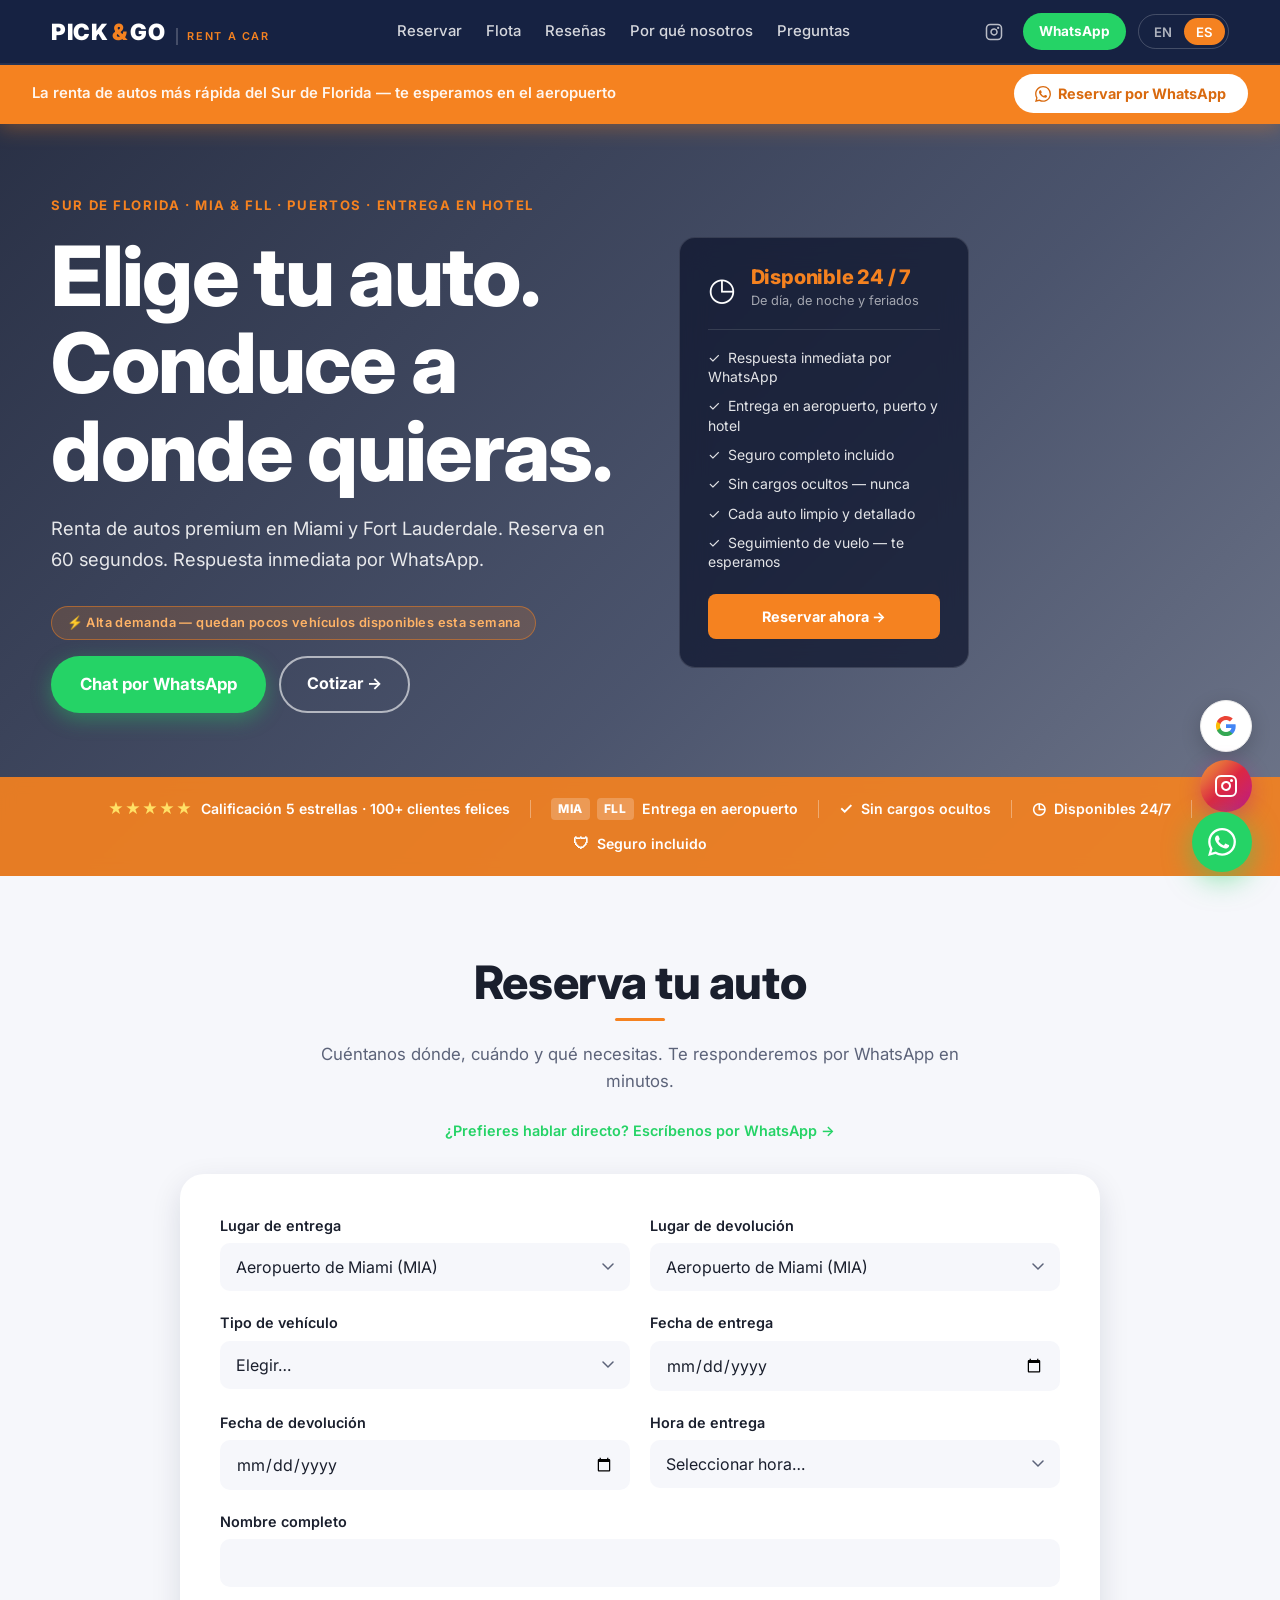
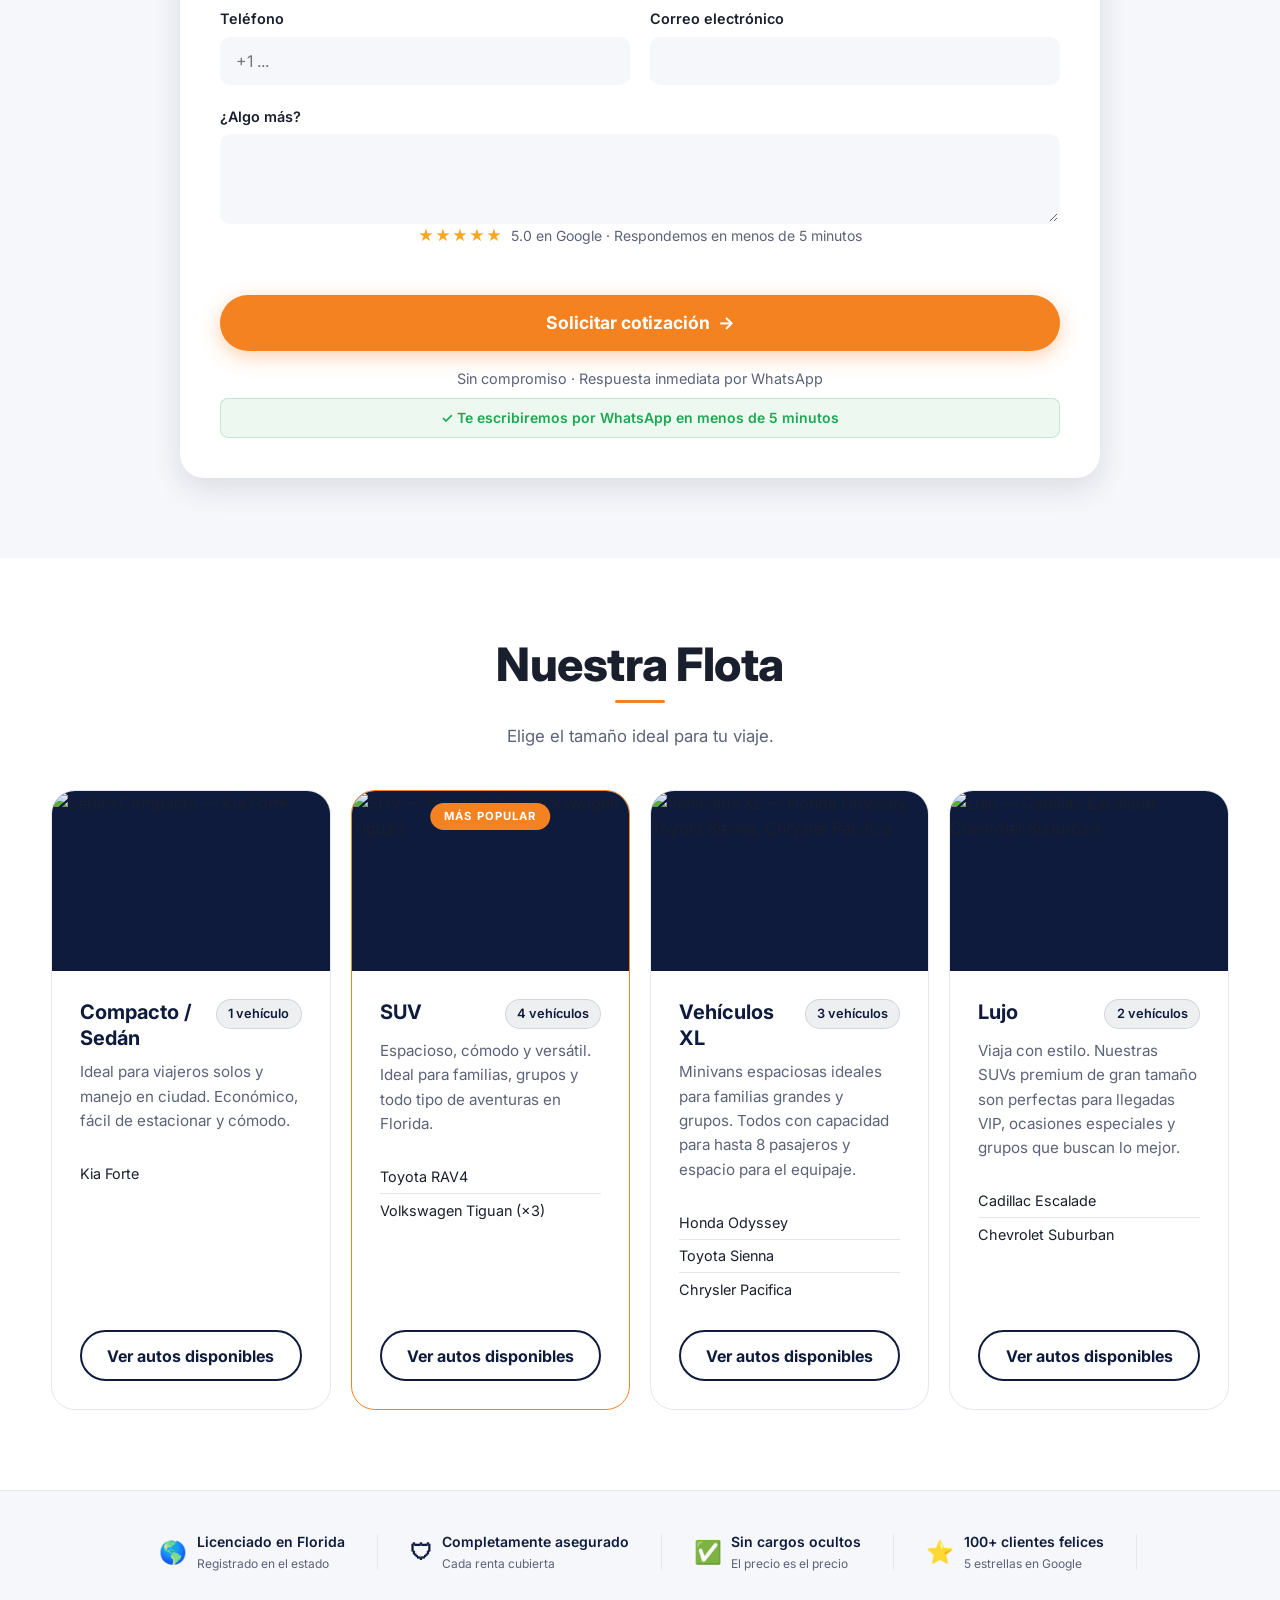
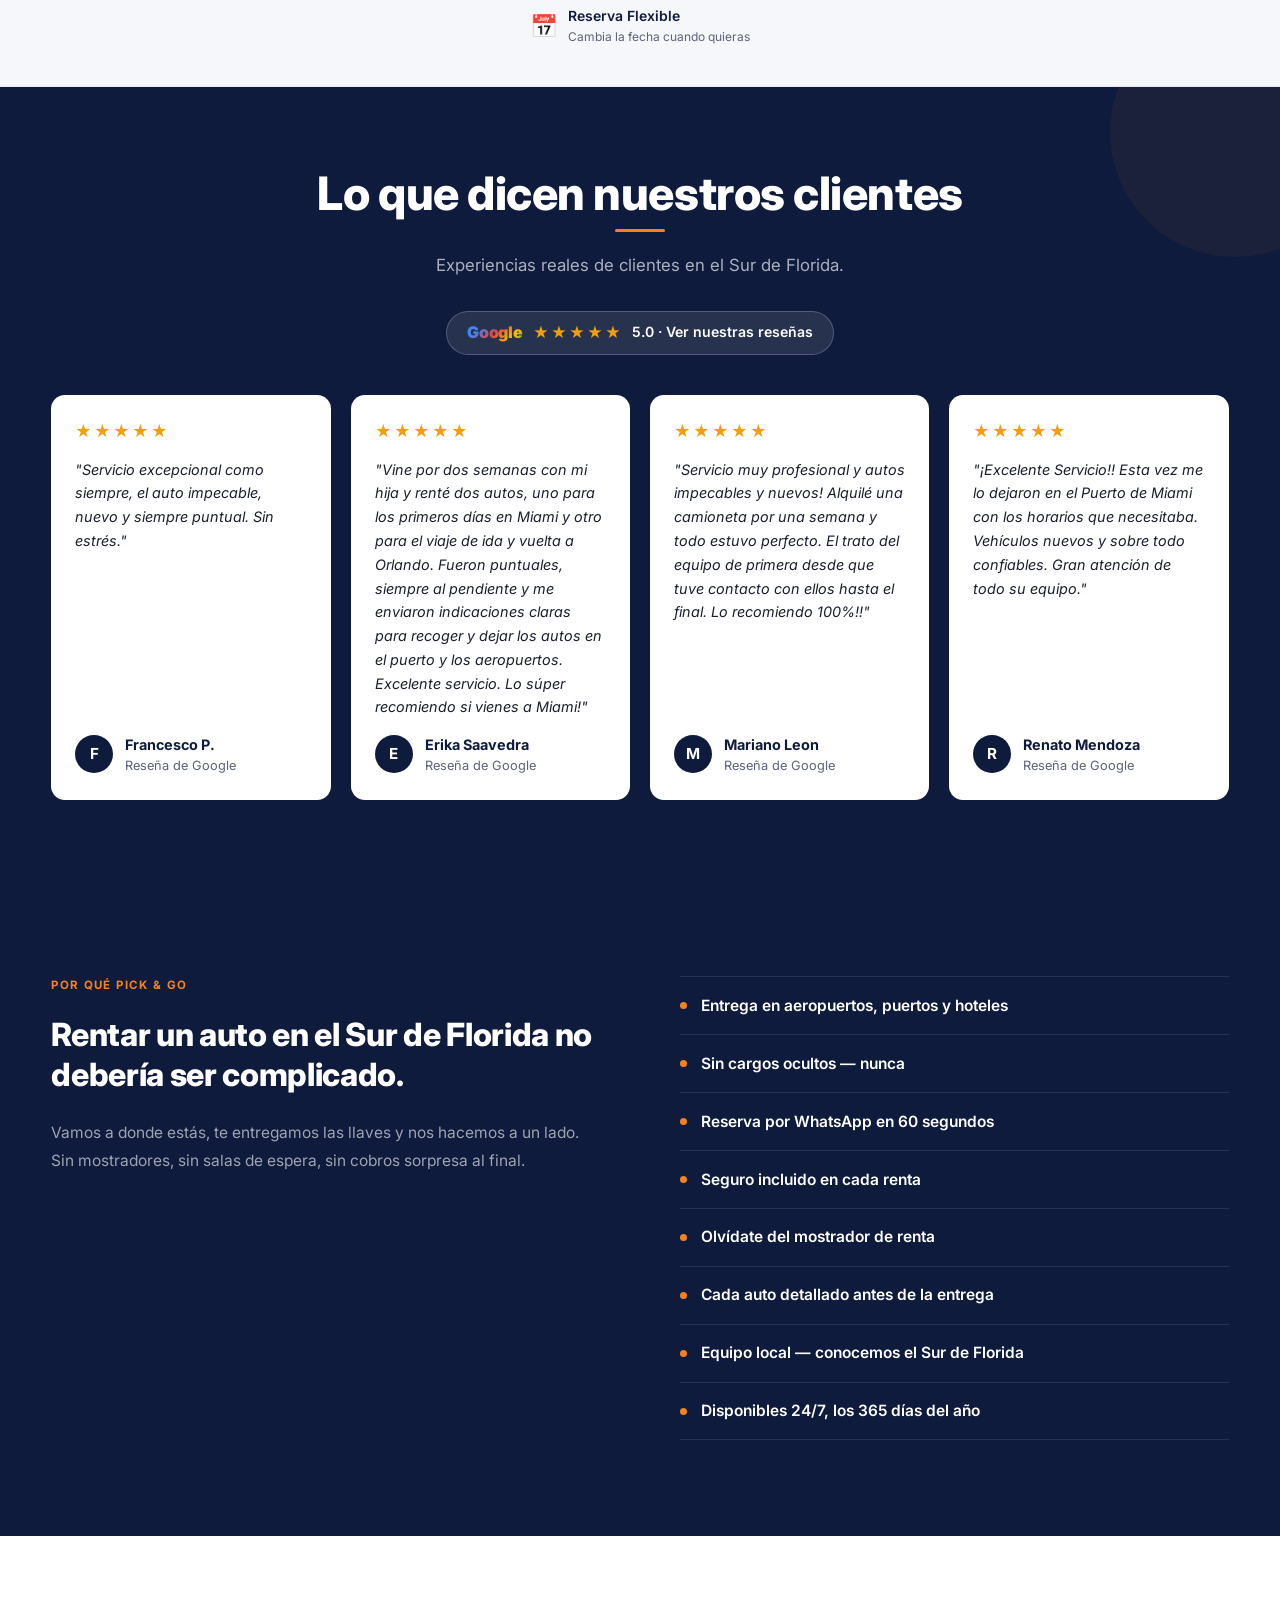
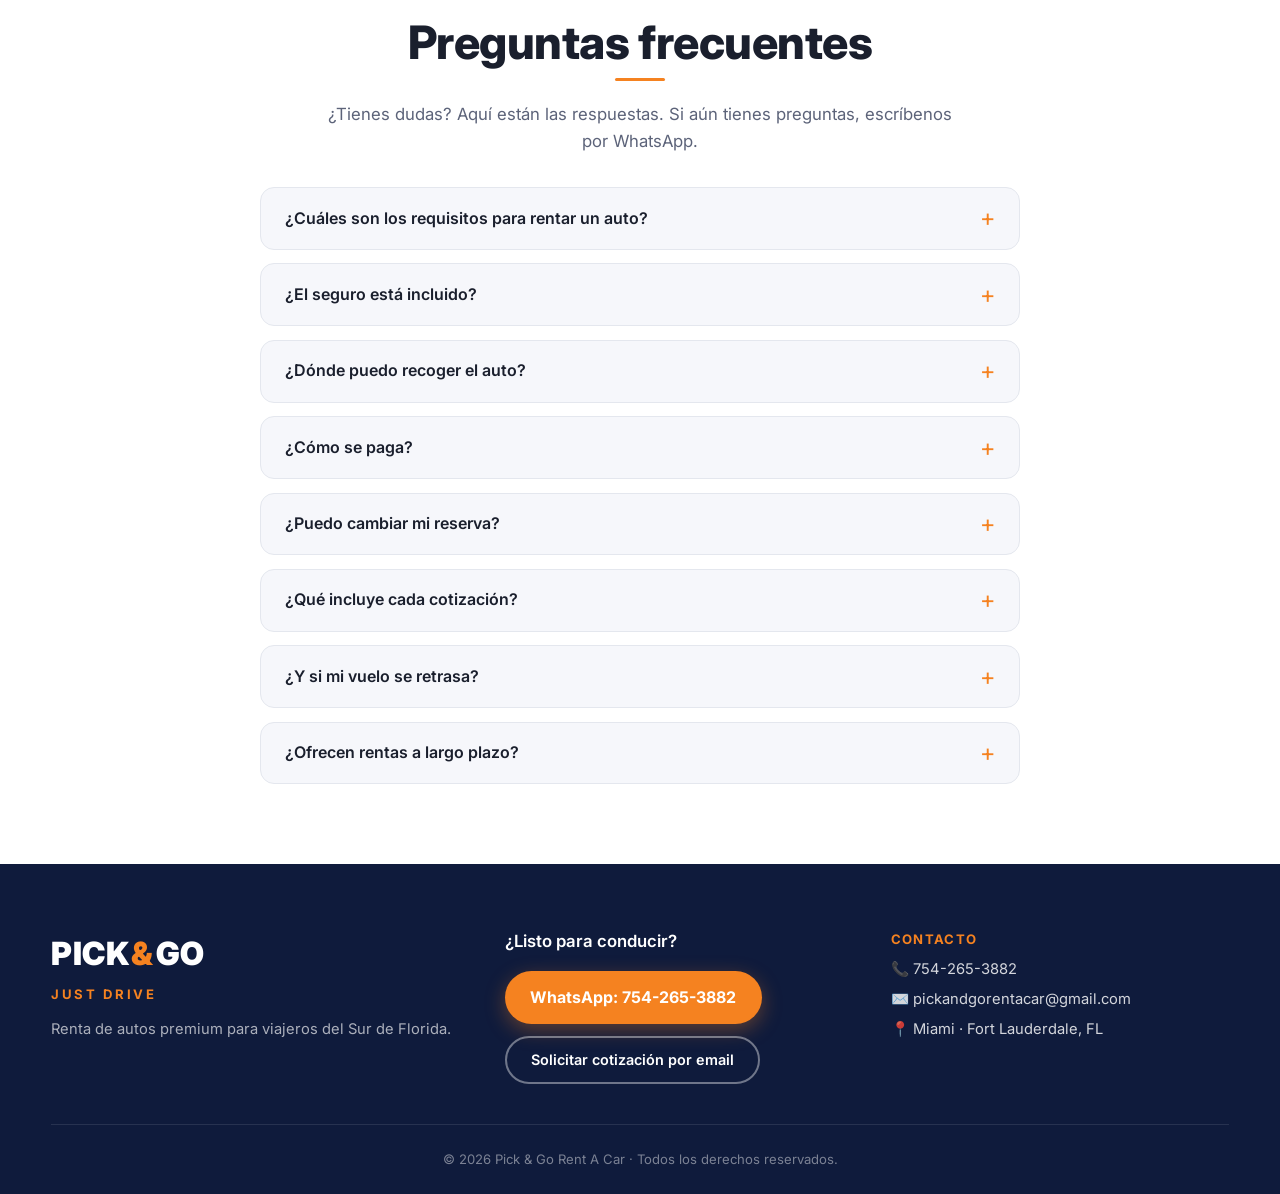
==== es/index.html @ a3836d47 "Add static Spanish page at /es/ for Google crawlability - es/index.html: full static Spanish page, a" ====
<!DOCTYPE html>
<html lang="es">
<head>
  <meta charset="UTF-8" />
  <meta name="viewport" content="width=device-width, initial-scale=1.0" />
  <title>Pick &amp; Go | Alquiler de Autos Miami — Renta en MIA, FLL y Puertos · Sur de Florida</title>
  <meta name="description" content="Alquiler de autos en Miami y Fort Lauderdale. Entrega en aeropuerto MIA, FLL, puertos y hoteles. Disponibles 24/7. Sin filas, sin cargos ocultos. Reserva por WhatsApp en 60 segundos." />

  <!-- Open Graph / Meta Ads -->
  <meta property="og:type" content="website" />
  <meta property="og:site_name" content="Pick &amp; Go Rent A Car" />
  <meta property="og:title" content="Pick &amp; Go Rent A Car — La mejor renta del Sur de Florida" />
  <meta property="og:description" content="Renta de autos premium en Miami y Fort Lauderdale. Te esperamos en el aeropuerto. Sin cargos ocultos. Reserva por WhatsApp en 60 segundos." />
  <meta property="og:image" content="https://images.unsplash.com/photo-1617170708704-3189ba27e822?w=1200&q=80&auto=format&fit=crop" />
  <meta property="og:url" content="https://www.pickandgorentals.com/es/" />
  <meta name="twitter:card" content="summary_large_image" />

  <!-- Hreflang alternates -->
  <link rel="alternate" hreflang="en" href="https://www.pickandgorentals.com/" />
  <link rel="alternate" hreflang="es" href="https://www.pickandgorentals.com/es/" />
  <link rel="alternate" hreflang="x-default" href="https://www.pickandgorentals.com/" />

  <link rel="canonical" href="https://www.pickandgorentals.com/es/" />
  <meta name="google-site-verification" content="sjt4psduFDOPT5f1O_OFgKk6bYY7XU_EoglrVCyi290" />
  <link rel="preconnect" href="https://fonts.googleapis.com">
  <link rel="preconnect" href="https://fonts.gstatic.com" crossorigin>
  <link href="https://fonts.googleapis.com/css2?family=Inter:wght@400;500;600;700;800;900&display=swap" rel="stylesheet">
  <link rel="stylesheet" href="../styles.css" />

  <script type="application/ld+json">
  {
    "@context": "https://schema.org",
    "@graph": [
      {
        "@type": ["LocalBusiness", "CarRental"],
        "@id": "https://www.pickandgorentals.com/es/#business",
        "name": "Pick & Go Rent A Car",
        "url": "https://www.pickandgorentals.com/es/",
        "telephone": "+17542653882",
        "email": "pickandgorentacar@gmail.com",
        "description": "Alquiler de autos en el Sur de Florida disponible 24/7. Entrega en aeropuerto Miami (MIA) y Fort Lauderdale (FLL), Puerto de Miami, Puerto de Fort Lauderdale y hoteles. Sin cargos ocultos. Seguro completo incluido. Seguimiento de vuelo. Reserva por WhatsApp en 60 segundos.",
        "priceRange": "$$",
        "currenciesAccepted": "USD",
        "paymentAccepted": "Credit Card",
        "openingHours": "Mo-Su 00:00-23:59",
        "areaServed": [
          {"@type": "City", "name": "Miami", "addressRegion": "FL"},
          {"@type": "City", "name": "Fort Lauderdale", "addressRegion": "FL"},
          {"@type": "City", "name": "Weston", "addressRegion": "FL"},
          {"@type": "State", "name": "South Florida"}
        ],
        "address": {
          "@type": "PostalAddress",
          "addressLocality": "Weston",
          "addressRegion": "FL",
          "addressCountry": "US"
        },
        "sameAs": ["https://www.instagram.com/pickandgo_rentacar"],
        "aggregateRating": {
          "@type": "AggregateRating",
          "ratingValue": "5.0",
          "reviewCount": "4",
          "bestRating": "5",
          "worstRating": "1"
        },
        "hasOfferCatalog": {
          "@type": "OfferCatalog",
          "name": "Vehículos en renta",
          "itemListElement": [
            {
              "@type": "Offer",
              "name": "Sedán — Kia Forte",
              "description": "Sedán compacto, 5 pasajeros. Perfecto para viajeros solos o parejas visitando Miami."
            },
            {
              "@type": "Offer",
              "name": "SUV — Toyota RAV4 / Volkswagen Tiguan",
              "description": "SUV mediana, 5 pasajeros. Ideal para familias y grupos explorando el Sur de Florida."
            },
            {
              "@type": "Offer",
              "name": "Minivan XL — Honda Odyssey / Toyota Sienna / Chrysler Pacifica",
              "description": "Minivan de tamaño completo, 7-8 pasajeros. Ideal para familias grandes y grupos que llegan a MIA o FLL."
            },
            {
              "@type": "Offer",
              "name": "SUV de Lujo — Cadillac Escalade / Chevrolet Suburban",
              "description": "SUV premium de gran tamaño, 7-8 pasajeros. Viaja con estilo en Miami con todas las comodidades."
            }
          ]
        }
      },
      {
        "@type": "FAQPage",
        "@id": "https://www.pickandgorentals.com/es/#faq",
        "mainEntity": [
          {
            "@type": "Question",
            "name": "¿Cuáles son los requisitos para rentar un auto?",
            "acceptedAnswer": {
              "@type": "Answer",
              "text": "El conductor debe tener 21 años o más, una licencia de conducir vigente (cualquier país, alfabeto latino) y una tarjeta de crédito a su nombre. Podemos pedir un depósito reembolsable al momento de la entrega."
            }
          },
          {
            "@type": "Question",
            "name": "¿El seguro está incluido?",
            "acceptedAnswer": {
              "@type": "Answer",
              "text": "Sí, cada renta incluye seguro completo de colisión y responsabilidad civil. Sin extras necesarios."
            }
          },
          {
            "@type": "Question",
            "name": "¿Dónde puedo recoger el auto?",
            "acceptedAnswer": {
              "@type": "Answer",
              "text": "Aeropuerto de Miami (MIA), Aeropuerto de Fort Lauderdale (FLL), Puerto de Miami, Puerto de Fort Lauderdale o tu hotel/residencia. Te recibimos en llegadas — sin shuttle, sin caminar, sin esperar."
            }
          },
          {
            "@type": "Question",
            "name": "¿Cómo se paga?",
            "acceptedAnswer": {
              "@type": "Answer",
              "text": "Aceptamos todas las tarjetas de crédito principales. La tarjeta debe estar a nombre del conductor principal. Se retiene un depósito reembolsable al momento de la entrega y se libera al devolver el auto."
            }
          },
          {
            "@type": "Question",
            "name": "¿Puedo cambiar mi reserva?",
            "acceptedAnswer": {
              "@type": "Answer",
              "text": "Sí — puedes cambiar tu reserva a otra fecha en cualquier momento. El monto pagado queda como crédito para tu nueva fecha. Ten en cuenta que las reservas no son reembolsables. Solo avísanos con al menos 2 días de anticipación antes de tu fecha original de entrega."
            }
          },
          {
            "@type": "Question",
            "name": "¿Qué incluye cada cotización?",
            "acceptedAnswer": {
              "@type": "Answer",
              "text": "Todo — sin sorpresas. Cada cotización incluye: seguro completo de colisión y responsabilidad civil; millaje ilimitado dentro de Florida; todos los peajes cubiertos (sin necesidad de SunPass); un conductor adicional registrado sin costo extra; y los cargos de entrega en aeropuerto, puerto y hotel. El precio de tu cotización es exactamente lo que pagas. Sin excepciones."
            }
          },
          {
            "@type": "Question",
            "name": "¿Y si mi vuelo se retrasa?",
            "acceptedAnswer": {
              "@type": "Answer",
              "text": "Hacemos seguimiento de tu vuelo. Llegues temprano o tarde, ahí estaremos. Sin cargos extra por retrasos."
            }
          },
          {
            "@type": "Question",
            "name": "¿Ofrecen rentas a largo plazo?",
            "acceptedAnswer": {
              "@type": "Answer",
              "text": "Sí — tenemos tarifas semanales y mensuales con descuento. Menciona tus fechas en el formulario y te enviaremos una cotización personalizada."
            }
          }
        ]
      }
    ]
  }
  </script>

  <!-- Set language before script.js loads so modal/form initialize in Spanish -->
  <script>try { localStorage.setItem('pg-lang', 'es'); } catch(e) {}</script>
</head>
<body>

  <!-- ============ HEADER ============ -->
  <header class="site-header" id="site-header">
    <div class="container header-inner">
      <a href="#top" class="brand">
        <span class="brand-pick">PICK</span><span class="brand-amp">&amp;</span><span class="brand-go">GO</span>
        <span class="brand-tag">RENT A CAR</span>
      </a>
      <nav class="header-nav" aria-label="Principal">
        <a href="#reserve" data-i18n="nav.reserve">Reservar</a>
        <a href="#fleet" data-i18n="nav.fleet">Flota</a>
        <a href="#reviews" data-i18n="nav.reviews">Reseñas</a>
        <a href="#why" data-i18n="nav.why">Por qué nosotros</a>
        <a href="#faq" data-i18n="nav.faq">Preguntas</a>
      </nav>
      <div class="header-right">
        <a class="btn-ig-header"
           href="https://instagram.com/pickandgo_rentacar"
           target="_blank" rel="noopener" aria-label="Instagram @pickandgo_rentacar">
          <svg width="18" height="18" viewBox="0 0 24 24" fill="none" stroke="currentColor" stroke-width="2" stroke-linecap="round" stroke-linejoin="round" aria-hidden="true"><rect x="2" y="2" width="20" height="20" rx="5" ry="5"/><path d="M16 11.37A4 4 0 1 1 12.63 8 4 4 0 0 1 16 11.37z"/><line x1="17.5" y1="6.5" x2="17.51" y2="6.5" stroke-width="3"/></svg>
        </a>
        <a class="btn btn-wa-header"
           href="https://wa.me/17542653882?text=Hola%20Pick%20%26%20Go%20%E2%80%94%20quisiera%20rentar%20un%20auto."
           target="_blank" rel="noopener" data-i18n="nav.whatsapp">
          WhatsApp
        </a>
        <div class="lang-switch" role="group" aria-label="Idioma">
          <button type="button" class="lang-btn" data-lang="en" id="btn-lang-en">EN</button>
          <button type="button" class="lang-btn is-active" data-lang="es">ES</button>
        </div>
        <button class="nav-toggle" id="nav-toggle" aria-label="Abrir menú" aria-expanded="false" aria-controls="mobile-nav">
          <span class="hamburger-bar"></span>
          <span class="hamburger-bar"></span>
          <span class="hamburger-bar"></span>
        </button>
      </div>
    </div>
  </header>

  <!-- ============ STICKY DESKTOP BOOK BAR ============ -->
  <div class="sticky-book-bar" id="stickyBookBar">
    <span class="sticky-tagline">La renta de autos más rápida del Sur de Florida — te esperamos en el aeropuerto</span>
    <a href="https://wa.me/17542653882?text=Hola%20Pick%20%26%20Go%20%E2%80%94%20quisiera%20rentar%20un%20auto."
       class="btn-sticky-wa" target="_blank" rel="noopener">
      <svg width="16" height="16" viewBox="0 0 24 24" fill="currentColor"><path d="M17.472 14.382c-.297-.149-1.758-.867-2.03-.967-.273-.099-.471-.148-.67.15-.197.297-.767.966-.94 1.164-.173.199-.347.223-.644.075-.297-.15-1.255-.463-2.39-1.475-.883-.788-1.48-1.761-1.653-2.059-.173-.297-.018-.458.13-.606.134-.133.298-.347.446-.52.149-.174.198-.298.298-.497.099-.198.05-.371-.025-.52-.075-.149-.669-1.612-.916-2.207-.242-.579-.487-.5-.669-.51-.173-.008-.371-.01-.57-.01-.198 0-.52.074-.792.372-.272.297-1.04 1.016-1.04 2.479 0 1.462 1.065 2.875 1.213 3.074.149.198 2.096 3.2 5.077 4.487.709.306 1.262.489 1.694.625.712.227 1.36.195 1.871.118.571-.085 1.758-.719 2.006-1.413.248-.694.248-1.289.173-1.413-.074-.124-.272-.198-.57-.347m-5.421 7.403h-.004a9.87 9.87 0 01-5.031-1.378l-.361-.214-3.741.982.998-3.648-.235-.374a9.86 9.86 0 01-1.51-5.26c.001-5.45 4.436-9.884 9.888-9.884 2.64 0 5.122 1.03 6.988 2.898a9.825 9.825 0 012.893 6.994c-.003 5.45-4.437 9.884-9.885 9.884m8.413-18.297A11.815 11.815 0 0012.05 0C5.495 0 .16 5.335.157 11.892c0 2.096.547 4.142 1.588 5.945L.057 24l6.305-1.654a11.882 11.882 0 005.683 1.448h.005c6.554 0 11.89-5.335 11.893-11.893a11.821 11.821 0 00-3.48-8.413Z"/></svg>
      Reservar por WhatsApp
    </a>
  </div>

  <!-- ============ MOBILE NAV DRAWER ============ -->
  <div class="mobile-nav" id="mobile-nav" aria-hidden="true">
    <nav class="mobile-nav-links">
      <a href="#reserve" data-i18n="nav.reserve">Reservar</a>
      <a href="#fleet" data-i18n="nav.fleet">Flota</a>
      <a href="#reviews" data-i18n="nav.reviews">Reseñas</a>
      <a href="#why" data-i18n="nav.why">Por qué nosotros</a>
      <a href="#faq" data-i18n="nav.faq">Preguntas</a>
    </nav>
    <a class="btn btn-primary btn-wa-mobile"
       href="https://wa.me/17542653882?text=Hola%20Pick%20%26%20Go%20%E2%80%94%20quisiera%20rentar%20un%20auto."
       target="_blank" rel="noopener" data-i18n="mobile.ctaDrawer">
      Chat por WhatsApp: 754-265-3882
    </a>
  </div>

  <!-- ============ HERO ============ -->
  <section id="top" class="hero">
    <div class="hero-bg" aria-hidden="true"></div>
    <div class="hero-overlay" aria-hidden="true"></div>
    <div class="container hero-inner">
      <div class="hero-text">
        <span class="eyebrow" data-i18n="hero.eyebrow">Sur de Florida &middot; MIA &amp; FLL &middot; Puertos &middot; Entrega en hotel</span>
        <h1 data-i18n="hero.title">Elige tu auto.<br/>Conduce a donde quieras.</h1>
        <p data-i18n="hero.subtitle">Renta de autos premium en Miami y Fort Lauderdale. Reserva en 60 segundos. Respuesta inmediata por WhatsApp.</p>
        <div class="hero-urgency" data-i18n="hero.urgency">&#9889; Alta demanda — quedan pocos vehículos disponibles esta semana</div>
        <div class="hero-cta-group">
          <a href="https://wa.me/17542653882?text=Hola%20Pick%20%26%20Go%20%E2%80%94%20quisiera%20rentar%20un%20auto."
             class="btn btn-wa-hero" target="_blank" rel="noopener" data-i18n="hero.ctaWa">
            <svg class="wa-icon" width="20" height="20" viewBox="0 0 24 24" fill="currentColor"><path d="M17.472 14.382c-.297-.149-1.758-.867-2.03-.967-.273-.099-.471-.148-.67.15-.197.297-.767.966-.94 1.164-.173.199-.347.223-.644.075-.297-.15-1.255-.463-2.39-1.475-.883-.788-1.48-1.761-1.653-2.059-.173-.297-.018-.458.13-.606.134-.133.298-.347.446-.52.149-.174.198-.298.298-.497.099-.198.05-.371-.025-.52-.075-.149-.669-1.612-.916-2.207-.242-.579-.487-.5-.669-.51-.173-.008-.371-.01-.57-.01-.198 0-.52.074-.792.372-.272.297-1.04 1.016-1.04 2.479 0 1.462 1.065 2.875 1.213 3.074.149.198 2.096 3.2 5.077 4.487.709.306 1.262.489 1.694.625.712.227 1.36.195 1.871.118.571-.085 1.758-.719 2.006-1.413.248-.694.248-1.289.173-1.413-.074-.124-.272-.198-.57-.347m-5.421 7.403h-.004a9.87 9.87 0 01-5.031-1.378l-.361-.214-3.741.982.998-3.648-.235-.374a9.86 9.86 0 01-1.51-5.26c.001-5.45 4.436-9.884 9.888-9.884 2.64 0 5.122 1.03 6.988 2.898a9.825 9.825 0 012.893 6.994c-.003 5.45-4.437 9.884-9.885 9.884m8.413-18.297A11.815 11.815 0 0012.05 0C5.495 0 .16 5.335.157 11.892c0 2.096.547 4.142 1.588 5.945L.057 24l6.305-1.654a11.882 11.882 0 005.683 1.448h.005c6.554 0 11.89-5.335 11.893-11.893a11.821 11.821 0 00-3.48-8.413Z"/></svg>
            Chat por WhatsApp
          </a>
          <a href="#reserve" class="btn btn-outline-white" data-i18n="hero.ctaForm">Cotizar &rarr;</a>
        </div>
      </div>

      <div class="hero-features" aria-hidden="true">
        <div class="hf-top">
          <span class="hf-clock">&#9719;</span>
          <div>
            <div class="hf-available">Disponible 24 / 7</div>
            <div class="hf-sub">De día, de noche y feriados</div>
          </div>
        </div>
        <div class="hf-divider"></div>
        <ul class="hf-list">
          <li>&#10003;&nbsp; Respuesta inmediata por WhatsApp</li>
          <li>&#10003;&nbsp; Entrega en aeropuerto, puerto y hotel</li>
          <li>&#10003;&nbsp; Seguro completo incluido</li>
          <li>&#10003;&nbsp; Sin cargos ocultos — nunca</li>
          <li>&#10003;&nbsp; Cada auto limpio y detallado</li>
          <li>&#10003;&nbsp; Seguimiento de vuelo — te esperamos</li>
        </ul>
        <a href="https://wa.me/17542653882?text=Hola%20Pick%20%26%20Go%20%E2%80%94%20quisiera%20rentar%20un%20auto."
           class="hf-cta" target="_blank" rel="noopener">
          Reservar ahora &rarr;
        </a>
      </div>
    </div>

    <!-- Trust bar -->
    <div class="trust-bar">
      <div class="container trust-inner">
        <div class="trust-item">
          <span class="trust-stars" aria-hidden="true">&#9733;&#9733;&#9733;&#9733;&#9733;</span>
          <span data-i18n="trust.rating">Calificación 5 estrellas &middot; <span data-count="100" class="count-up">100+</span> clientes felices</span>
        </div>
        <div class="trust-divider" aria-hidden="true"></div>
        <div class="trust-item">
          <span class="trust-airport">
            <span class="airport-badge">MIA</span>
            <span class="airport-badge">FLL</span>
          </span>
          <span>Entrega en aeropuerto</span>
        </div>
        <div class="trust-divider" aria-hidden="true"></div>
        <div class="trust-item">
          <span class="trust-check" aria-hidden="true">&#10003;</span>
          <span data-i18n="trust.fees">Sin cargos ocultos</span>
        </div>
        <div class="trust-divider" aria-hidden="true"></div>
        <div class="trust-item">
          <span class="trust-check" aria-hidden="true">&#9719;</span>
          <span data-i18n="trust.service">Disponibles 24/7</span>
        </div>
        <div class="trust-divider" aria-hidden="true"></div>
        <div class="trust-item">
          <span class="trust-check" aria-hidden="true">&#128737;</span>
          <span data-i18n="trust.insurance">Seguro incluido</span>
        </div>
      </div>
    </div>
  </section>

  <!-- ============ INQUIRY FORM ============ -->
  <section id="reserve" class="reserve">
    <div class="container">
      <h2 data-i18n="form.title">Reserva tu auto</h2>
      <p class="section-sub" data-i18n="form.subtitle">Cuéntanos dónde, cuándo y qué necesitas. Te responderemos por WhatsApp en minutos.</p>
      <p class="form-skip-wa">
        <a href="https://wa.me/17542653882?text=Hola%20Pick%20%26%20Go%20%E2%80%94%20quisiera%20rentar%20un%20auto." target="_blank" rel="noopener" data-i18n="form.skipWa">¿Prefieres hablar directo? Escríbenos por WhatsApp &rarr;</a>
      </p>

      <form
        class="reserve-form"
        name="pickandgo-inquiry-es"
        method="POST"
        data-netlify="true"
        netlify-honeypot="bot-field"
      >
        <input type="hidden" name="form-name" value="pickandgo-inquiry-es" />
        <p class="hp"><label>No llenes esto: <input name="bot-field" /></label></p>

        <div class="form-grid">
          <div class="form-field">
            <label for="pickup_location" data-i18n="form.pickupLoc">Lugar de entrega</label>
            <select id="pickup_location" name="pickup_location" required>
              <option value="Aeropuerto de Miami (MIA)" data-i18n="form.locMIA">Aeropuerto de Miami (MIA)</option>
              <option value="Aeropuerto de Fort Lauderdale (FLL)" data-i18n="form.locFLL">Aeropuerto de Fort Lauderdale (FLL)</option>
              <option value="Puerto de Miami" data-i18n="form.locPortMia">Puerto de Miami</option>
              <option value="Puerto de Fort Lauderdale" data-i18n="form.locPortFll">Puerto de Fort Lauderdale</option>
              <option value="Hotel / Residencia" data-i18n="form.locHotel">Hotel / Residencia</option>
            </select>
          </div>

          <div class="form-field">
            <label for="return_location" data-i18n="form.returnLoc">Lugar de devolución</label>
            <select id="return_location" name="return_location" required>
              <option value="Aeropuerto de Miami (MIA)" data-i18n="form.locMIA">Aeropuerto de Miami (MIA)</option>
              <option value="Aeropuerto de Fort Lauderdale (FLL)" data-i18n="form.locFLL">Aeropuerto de Fort Lauderdale (FLL)</option>
              <option value="Puerto de Miami" data-i18n="form.locPortMia">Puerto de Miami</option>
              <option value="Puerto de Fort Lauderdale" data-i18n="form.locPortFll">Puerto de Fort Lauderdale</option>
              <option value="Hotel / Residencia" data-i18n="form.locHotel">Hotel / Residencia</option>
            </select>
          </div>

          <div class="form-field">
            <label for="vehicle_type" data-i18n="form.vehicle">Tipo de vehículo</label>
            <select id="vehicle_type" name="vehicle_type" required>
              <option value="" data-i18n="form.choose">Elegir&hellip;</option>
              <option value="Compacto / Sedán" data-i18n="form.catSedan">Compacto / Sedán</option>
              <option value="SUV" data-i18n="form.catSUV">SUV</option>
              <option value="Vehículo XL" data-i18n="form.catMinivan">Vehículo XL (hasta 8 asientos)</option>
              <option value="Lujo" data-i18n="form.catLuxury">Lujo (Escalade / Suburban)</option>
              <option value="Sin preferencia" data-i18n="form.catAny">Sin preferencia — recoméndame uno</option>
            </select>
          </div>

          <div class="form-field">
            <label for="pickup_date" data-i18n="form.pickupDate">Fecha de entrega</label>
            <input type="date" id="pickup_date" name="pickup_date" required />
          </div>

          <div class="form-field">
            <label for="return_date" data-i18n="form.returnDate">Fecha de devolución</label>
            <input type="date" id="return_date" name="return_date" required />
          </div>

          <div class="form-field">
            <label for="pickup_time" data-i18n="form.pickupTime">Hora de entrega</label>
            <select id="pickup_time" name="pickup_time" required>
              <option value="" disabled selected>Seleccionar hora&hellip;</option>
              <option value="12:00 AM">12:00 AM (Medianoche)</option>
              <option value="1:00 AM">1:00 AM</option>
              <option value="2:00 AM">2:00 AM</option>
              <option value="3:00 AM">3:00 AM</option>
              <option value="4:00 AM">4:00 AM</option>
              <option value="5:00 AM">5:00 AM</option>
              <option value="6:00 AM">6:00 AM</option>
              <option value="7:00 AM">7:00 AM</option>
              <option value="8:00 AM">8:00 AM</option>
              <option value="9:00 AM">9:00 AM</option>
              <option value="10:00 AM">10:00 AM</option>
              <option value="11:00 AM">11:00 AM</option>
              <option value="12:00 PM">12:00 PM (Mediodía)</option>
              <option value="1:00 PM">1:00 PM</option>
              <option value="2:00 PM">2:00 PM</option>
              <option value="3:00 PM">3:00 PM</option>
              <option value="4:00 PM">4:00 PM</option>
              <option value="5:00 PM">5:00 PM</option>
              <option value="6:00 PM">6:00 PM</option>
              <option value="7:00 PM">7:00 PM</option>
              <option value="8:00 PM">8:00 PM</option>
              <option value="9:00 PM">9:00 PM</option>
              <option value="10:00 PM">10:00 PM</option>
              <option value="11:00 PM">11:00 PM</option>
            </select>
          </div>

          <div class="form-field form-field-full">
            <label for="full_name" data-i18n="form.name">Nombre completo</label>
            <input type="text" id="full_name" name="full_name" required autocomplete="name" />
          </div>

          <div class="form-field">
            <label for="phone" data-i18n="form.phone">Teléfono</label>
            <input type="tel" id="phone" name="phone" required autocomplete="tel" placeholder="+1 ..." />
          </div>

          <div class="form-field">
            <label for="email" data-i18n="form.email">Correo electrónico <span class="optional" data-i18n="form.optional">(opcional)</span></label>
            <input type="email" id="email" name="email" autocomplete="email" />
          </div>

          <div class="form-field form-field-full">
            <label for="notes" data-i18n="form.notes">¿Algo más? <span class="optional" data-i18n="form.optional">(opcional)</span></label>
            <textarea id="notes" name="notes" rows="3" placeholder=""></textarea>
          </div>
        </div>

        <div class="form-trust-row">
          <span class="form-stars">&#9733;&#9733;&#9733;&#9733;&#9733;</span>
          <span data-i18n="form.trustLine">5.0 en Google &middot; Respondemos en menos de 5 minutos</span>
        </div>
        <button type="submit" class="btn btn-primary btn-large btn-submit" id="form-submit">
          <span data-i18n="form.submit">Solicitar cotización</span>
          <span class="btn-arrow">&rarr;</span>
        </button>
        <p class="form-note" data-i18n="form.note">Sin compromiso &middot; Respuesta inmediata por WhatsApp</p>
        <div class="form-confirm">&#10003; Te escribiremos por WhatsApp en menos de 5 minutos</div>
      </form>
    </div>
  </section>

  <!-- ============ FLEET ============ -->
  <section id="fleet" class="fleet">
    <div class="container">
      <h2 data-i18n="fleet.title">Nuestra Flota</h2>
      <p class="section-sub" data-i18n="fleet.subtitle">Elige el tamaño ideal para tu viaje.</p>

      <div class="fleet-grid">

        <!-- Compact / Sedan -->
        <article class="fleet-card" data-modal="sedan">
          <div class="fleet-image">
            <img
              src="https://images.unsplash.com/photo-1623869675781-80aa31012a5a?w=600&q=80&auto=format&fit=crop"
              alt="Sedán Compacto — Kia Forte"
              loading="lazy"
              width="600" height="400"
            />
          </div>
          <div class="fleet-card-body">
            <div class="fleet-card-top">
              <h3 data-i18n="fleet.sedan.name">Compacto / Sedán</h3>
              <span class="fleet-count">1 vehículo</span>
            </div>
            <p data-i18n="fleet.sedan.desc">Ideal para viajeros solos y manejo en ciudad. Económico, fácil de estacionar y cómodo.</p>
            <ul class="fleet-list">
              <li>Kia Forte</li>
            </ul>
            <button type="button" class="btn btn-secondary fleet-modal-btn" data-i18n="fleet.cta">Ver autos disponibles</button>
          </div>
        </article>

        <!-- SUV (featured / most popular) -->
        <article class="fleet-card fleet-card-feature" data-modal="suv">
          <div class="fleet-popular-badge" data-i18n="fleet.popular">Más Popular</div>
          <div class="fleet-image">
            <img
              src="https://images.unsplash.com/photo-1617469767053-d3b523a0b982?w=600&q=80&auto=format&fit=crop"
              alt="SUV — Toyota RAV4, Volkswagen Tiguan"
              loading="lazy"
              width="600" height="400"
            />
          </div>
          <div class="fleet-card-body">
            <div class="fleet-card-top">
              <h3 data-i18n="fleet.suv.name">SUV</h3>
              <span class="fleet-count">4 vehículos</span>
            </div>
            <p data-i18n="fleet.suv.desc">Espacioso, cómodo y versátil. Ideal para familias, grupos y todo tipo de aventuras en Florida.</p>
            <ul class="fleet-list">
              <li>Toyota RAV4</li>
              <li>Volkswagen Tiguan (&times;3)</li>
            </ul>
            <button type="button" class="btn btn-secondary fleet-modal-btn" data-i18n="fleet.cta">Ver autos disponibles</button>
          </div>
        </article>

        <!-- Minivan -->
        <article class="fleet-card" data-modal="minivan">
          <div class="fleet-image">
            <img
              src="https://images.unsplash.com/photo-1737488247093-f4484eac67ae?w=600&q=80&auto=format&fit=crop"
              alt="Vehículos XL — Honda Odyssey, Toyota Sienna, Chrysler Pacifica"
              loading="lazy"
              width="600" height="400"
            />
          </div>
          <div class="fleet-card-body">
            <div class="fleet-card-top">
              <h3 data-i18n="fleet.minivan.name">Vehículos XL</h3>
              <span class="fleet-count">3 vehículos</span>
            </div>
            <p data-i18n="fleet.minivan.desc">Minivans espaciosas ideales para familias grandes y grupos. Todos con capacidad para hasta 8 pasajeros y espacio para el equipaje.</p>
            <ul class="fleet-list">
              <li>Honda Odyssey</li>
              <li>Toyota Sienna</li>
              <li>Chrysler Pacifica</li>
            </ul>
            <button type="button" class="btn btn-secondary fleet-modal-btn" data-i18n="fleet.cta">Ver autos disponibles</button>
          </div>
        </article>

        <!-- Luxury -->
        <article class="fleet-card" data-modal="luxury">
          <div class="fleet-image">
            <img
              src="https://images.unsplash.com/photo-1683778547049-8d969766b441?w=600&q=80&auto=format&fit=crop"
              alt="Lujo — Cadillac Escalade, Chevrolet Suburban"
              loading="lazy"
              width="600" height="400"
            />
          </div>
          <div class="fleet-card-body">
            <div class="fleet-card-top">
              <h3 data-i18n="fleet.luxury.name">Lujo</h3>
              <span class="fleet-count">2 vehículos</span>
            </div>
            <p data-i18n="fleet.luxury.desc">Viaja con estilo. Nuestras SUVs premium de gran tamaño son perfectas para llegadas VIP, ocasiones especiales y grupos que buscan lo mejor.</p>
            <ul class="fleet-list">
              <li>Cadillac Escalade</li>
              <li>Chevrolet Suburban</li>
            </ul>
            <button type="button" class="btn btn-secondary fleet-modal-btn" data-i18n="fleet.cta">Ver autos disponibles</button>
          </div>
        </article>

      </div>
    </div>
  </section>

  <!-- ============ TRUST CREDENTIALS ============ -->
  <section class="credentials">
    <div class="container credentials-inner">
      <div class="cred-badge">
        <span class="cred-icon">&#127758;</span>
        <span>Licenciado en Florida<br/><small>Registrado en el estado</small></span>
      </div>
      <div class="cred-divider"></div>
      <div class="cred-badge">
        <span class="cred-icon">&#128737;</span>
        <span>Completamente asegurado<br/><small>Cada renta cubierta</small></span>
      </div>
      <div class="cred-divider"></div>
      <div class="cred-badge">
        <span class="cred-icon">&#9989;</span>
        <span>Sin cargos ocultos<br/><small>El precio es el precio</small></span>
      </div>
      <div class="cred-divider"></div>
      <div class="cred-badge">
        <span class="cred-icon">&#11088;</span>
        <span>100+ clientes felices<br/><small>5 estrellas en Google</small></span>
      </div>
      <div class="cred-divider"></div>
      <div class="cred-badge">
        <span class="cred-icon">&#128197;</span>
        <span data-i18n="cred.rebook">Reserva Flexible<br/><small>Cambia la fecha cuando quieras</small></span>
      </div>
    </div>
  </section>

  <!-- ============ REVIEWS ============ -->
  <section id="reviews" class="reviews">
    <div class="container">
      <h2 data-i18n="reviews.title">Lo que dicen nuestros clientes</h2>
      <p class="section-sub" data-i18n="reviews.subtitle">Experiencias reales de clientes en el Sur de Florida.</p>
      <div class="google-badge-wrap">
        <a class="google-badge-pill"
           href="https://www.google.com/search?sca_esv=e8b56c3c652e1040&sxsrf=ANbL-n7cTqkbdTKSvxShdJ5PpKPdV7AKxA:1780978365495&si=AL3DRZEsmMGCryMMFSHJ3StBhOdZ2-6yYkXd_doETEE1OR-qOT3UT9Q0zT21IhzlQjdLKtOHNw2s08PCSvA9-8YTrZeCY7npVMgBnilEBLt1qc9nxWIjI25SOd4G2Ju2xTfeKl1hIf8-HBP2LqLZi8vmkX7vtRdJcg%3D%3D&q=PICK+%26+GO+RENT+A+CAR+Weston+Reviews&sa=X&ved=2ahUKEwj6vs-2pfmUAxWbmYQIHRxTBYQQ0bkNegQIPBAF&biw=1920&bih=919&dpr=1"
           target="_blank" rel="noopener" aria-label="Ver nuestras reseñas en Google">
          <span class="google-badge-g">Google</span>
          <span class="google-badge-stars">&#9733;&#9733;&#9733;&#9733;&#9733;</span>
          <span>5.0 &middot; Ver nuestras reseñas</span>
        </a>
      </div>
      <div class="reviews-grid">

        <a class="review-card" href="https://www.google.com/search?sca_esv=e8b56c3c652e1040&sxsrf=ANbL-n7cTqkbdTKSvxShdJ5PpKPdV7AKxA:1780978365495&si=AL3DRZEsmMGCryMMFSHJ3StBhOdZ2-6yYkXd_doETEE1OR-qOT3UT9Q0zT21IhzlQjdLKtOHNw2s08PCSvA9-8YTrZeCY7npVMgBnilEBLt1qc9nxWIjI25SOd4G2Ju2xTfeKl1hIf8-HBP2LqLZi8vmkX7vtRdJcg%3D%3D&q=PICK+%26+GO+RENT+A+CAR+Weston+Reviews&sa=X&ved=2ahUKEwj6vs-2pfmUAxWbmYQIHRxTBYQQ0bkNegQIPBAF&biw=1920&bih=919&dpr=1" target="_blank" rel="noopener" aria-label="Ver nuestras reseñas en Google">
          <div class="review-stars" aria-label="5 estrellas">&#9733;&#9733;&#9733;&#9733;&#9733;</div>
          <p class="review-text" data-i18n="reviews.r1.text">&ldquo;Servicio excepcional como siempre, el auto impecable, nuevo y siempre puntual. Sin estrés.&rdquo;</p>
          <div class="review-author">
            <div class="review-avatar" aria-hidden="true">F</div>
            <div>
              <strong data-i18n="reviews.r1.name">Francesco P.</strong>
              <span data-i18n="reviews.r1.loc">Reseña de Google</span>
            </div>
          </div>
        </a>

        <a class="review-card" href="https://www.google.com/search?sca_esv=e8b56c3c652e1040&sxsrf=ANbL-n7cTqkbdTKSvxShdJ5PpKPdV7AKxA:1780978365495&si=AL3DRZEsmMGCryMMFSHJ3StBhOdZ2-6yYkXd_doETEE1OR-qOT3UT9Q0zT21IhzlQjdLKtOHNw2s08PCSvA9-8YTrZeCY7npVMgBnilEBLt1qc9nxWIjI25SOd4G2Ju2xTfeKl1hIf8-HBP2LqLZi8vmkX7vtRdJcg%3D%3D&q=PICK+%26+GO+RENT+A+CAR+Weston+Reviews&sa=X&ved=2ahUKEwj6vs-2pfmUAxWbmYQIHRxTBYQQ0bkNegQIPBAF&biw=1920&bih=919&dpr=1" target="_blank" rel="noopener" aria-label="Ver nuestras reseñas en Google">
          <div class="review-stars" aria-label="5 estrellas">&#9733;&#9733;&#9733;&#9733;&#9733;</div>
          <p class="review-text" data-i18n="reviews.r2.text">&ldquo;Vine por dos semanas con mi hija y renté dos autos, uno para los primeros días en Miami y otro para el viaje de ida y vuelta a Orlando. Fueron puntuales, siempre al pendiente y me enviaron indicaciones claras para recoger y dejar los autos en el puerto y los aeropuertos. Excelente servicio. Lo súper recomiendo si vienes a Miami!&rdquo;</p>
          <div class="review-author">
            <div class="review-avatar" aria-hidden="true">E</div>
            <div>
              <strong data-i18n="reviews.r2.name">Erika Saavedra</strong>
              <span data-i18n="reviews.r2.loc">Reseña de Google</span>
            </div>
          </div>
        </a>

        <a class="review-card" href="https://www.google.com/search?sca_esv=e8b56c3c652e1040&sxsrf=ANbL-n7cTqkbdTKSvxShdJ5PpKPdV7AKxA:1780978365495&si=AL3DRZEsmMGCryMMFSHJ3StBhOdZ2-6yYkXd_doETEE1OR-qOT3UT9Q0zT21IhzlQjdLKtOHNw2s08PCSvA9-8YTrZeCY7npVMgBnilEBLt1qc9nxWIjI25SOd4G2Ju2xTfeKl1hIf8-HBP2LqLZi8vmkX7vtRdJcg%3D%3D&q=PICK+%26+GO+RENT+A+CAR+Weston+Reviews&sa=X&ved=2ahUKEwj6vs-2pfmUAxWbmYQIHRxTBYQQ0bkNegQIPBAF&biw=1920&bih=919&dpr=1" target="_blank" rel="noopener" aria-label="Ver nuestras reseñas en Google">
          <div class="review-stars" aria-label="5 estrellas">&#9733;&#9733;&#9733;&#9733;&#9733;</div>
          <p class="review-text" data-i18n="reviews.r3.text">&ldquo;Servicio muy profesional y autos impecables y nuevos! Alquilé una camioneta por una semana y todo estuvo perfecto. El trato del equipo de primera desde que tuve contacto con ellos hasta el final. Lo recomiendo 100%!!&rdquo;</p>
          <div class="review-author">
            <div class="review-avatar" aria-hidden="true">M</div>
            <div>
              <strong data-i18n="reviews.r3.name">Mariano Leon</strong>
              <span data-i18n="reviews.r3.loc">Reseña de Google</span>
            </div>
          </div>
        </a>

        <a class="review-card" href="https://www.google.com/search?sca_esv=e8b56c3c652e1040&sxsrf=ANbL-n7cTqkbdTKSvxShdJ5PpKPdV7AKxA:1780978365495&si=AL3DRZEsmMGCryMMFSHJ3StBhOdZ2-6yYkXd_doETEE1OR-qOT3UT9Q0zT21IhzlQjdLKtOHNw2s08PCSvA9-8YTrZeCY7npVMgBnilEBLt1qc9nxWIjI25SOd4G2Ju2xTfeKl1hIf8-HBP2LqLZi8vmkX7vtRdJcg%3D%3D&q=PICK+%26+GO+RENT+A+CAR+Weston+Reviews&sa=X&ved=2ahUKEwj6vs-2pfmUAxWbmYQIHRxTBYQQ0bkNegQIPBAF&biw=1920&bih=919&dpr=1" target="_blank" rel="noopener" aria-label="Ver nuestras reseñas en Google">
          <div class="review-stars" aria-label="5 estrellas">&#9733;&#9733;&#9733;&#9733;&#9733;</div>
          <p class="review-text" data-i18n="reviews.r4.text">&ldquo;¡Excelente Servicio!! Esta vez me lo dejaron en el Puerto de Miami con los horarios que necesitaba. Vehículos nuevos y sobre todo confiables. Gran atención de todo su equipo.&rdquo;</p>
          <div class="review-author">
            <div class="review-avatar" aria-hidden="true">R</div>
            <div>
              <strong data-i18n="reviews.r4.name">Renato Mendoza</strong>
              <span data-i18n="reviews.r4.loc">Reseña de Google</span>
            </div>
          </div>
        </a>

      </div>
    </div>
  </section>

  <!-- ============ WHY CHOOSE US ============ -->
  <section id="why" class="why">
    <div class="container">
      <div class="why-split">
        <div class="why-statement">
          <p class="why-label" data-i18n="why.label">Por qué Pick &amp; Go</p>
          <h2 data-i18n="why.heading">Rentar un auto en el Sur de Florida no debería ser complicado.</h2>
          <p class="why-body" data-i18n="why.body">Vamos a donde estás, te entregamos las llaves y nos hacemos a un lado. Sin mostradores, sin salas de espera, sin cobros sorpresa al final.</p>
        </div>
        <ul class="why-list" aria-label="Nuestras ventajas">
          <li data-i18n="why.l1">Entrega en aeropuertos, puertos y hoteles</li>
          <li data-i18n="why.l2">Sin cargos ocultos — nunca</li>
          <li data-i18n="why.l3">Reserva por WhatsApp en 60 segundos</li>
          <li data-i18n="why.l4">Seguro incluido en cada renta</li>
          <li data-i18n="why.l5">Olvídate del mostrador de renta</li>
          <li data-i18n="why.l6">Cada auto detallado antes de la entrega</li>
          <li data-i18n="why.l7">Equipo local — conocemos el Sur de Florida</li>
          <li data-i18n="why.l8">Disponibles 24/7, los 365 días del año</li>
        </ul>
      </div>
    </div>
  </section>

  <!-- ============ FAQ ============ -->
  <section id="faq" class="faq">
    <div class="container">
      <h2 data-i18n="faq.title">Preguntas frecuentes</h2>
      <p class="section-sub" data-i18n="faq.subtitle">¿Tienes dudas? Aquí están las respuestas. Si aún tienes preguntas, escríbenos por WhatsApp.</p>
      <div class="faq-list">
        <details class="faq-item">
          <summary data-i18n="faq.q1">¿Cuáles son los requisitos para rentar un auto?</summary>
          <div data-i18n="faq.a1">El conductor debe tener 21 años o más, una licencia de conducir vigente (cualquier país, alfabeto latino) y una tarjeta de crédito a su nombre. Podemos pedir un depósito reembolsable al momento de la entrega.</div>
        </details>
        <details class="faq-item">
          <summary data-i18n="faq.q2">¿El seguro está incluido?</summary>
          <div data-i18n="faq.a2">Sí, cada renta incluye seguro completo de colisión y responsabilidad civil.</div>
        </details>
        <details class="faq-item">
          <summary data-i18n="faq.q3">¿Dónde puedo recoger el auto?</summary>
          <div data-i18n="faq.a3">Aeropuerto de Miami (MIA), Aeropuerto de Fort Lauderdale (FLL), Puerto de Miami, Puerto de Fort Lauderdale o tu hotel/residencia. Te recibimos en llegadas — sin shuttle, sin caminar, sin esperar.</div>
        </details>
        <details class="faq-item">
          <summary data-i18n="faq.q4">¿Cómo se paga?</summary>
          <div data-i18n="faq.a4">Aceptamos todas las tarjetas de crédito principales. La tarjeta debe estar a nombre del conductor principal. Se retiene un depósito reembolsable al momento de la entrega y se libera al devolver el auto.</div>
        </details>
        <details class="faq-item">
          <summary data-i18n="faq.q5">¿Puedo cambiar mi reserva?</summary>
          <div data-i18n="faq.a5">Sí — puedes cambiar tu reserva a otra fecha en cualquier momento. El monto pagado queda como crédito para tu nueva fecha. Ten en cuenta que las reservas no son reembolsables. Solo avísanos con al menos 2 días de anticipación antes de tu fecha original de entrega y nos encargamos.</div>
        </details>
        <details class="faq-item">
          <summary data-i18n="faq.q6">¿Qué incluye cada cotización?</summary>
          <div data-i18n="faq.a6">Todo — sin sorpresas al recoger o devolver el auto. Cada cotización incluye: seguro completo de colisión y responsabilidad civil; millaje ilimitado dentro de Florida; todos los peajes cubiertos (sin necesidad de SunPass); un conductor adicional registrado sin costo extra; y los cargos de entrega en aeropuerto, puerto y hotel. El precio de tu cotización es exactamente lo que pagas. Sin excepciones.</div>
        </details>
        <details class="faq-item">
          <summary data-i18n="faq.q7">¿Y si mi vuelo se retrasa?</summary>
          <div data-i18n="faq.a7">Hacemos seguimiento de tu vuelo. Llegues temprano o tarde, ahí estaremos. Sin cargos extra por retrasos.</div>
        </details>
        <details class="faq-item">
          <summary data-i18n="faq.q8">¿Ofrecen rentas a largo plazo?</summary>
          <div data-i18n="faq.a8">Sí — tenemos tarifas semanales y mensuales con descuento. Menciona tus fechas en el formulario y te enviaremos una cotización personalizada.</div>
        </details>
      </div>
    </div>
  </section>

  <!-- ============ FOOTER ============ -->
  <footer class="site-footer">
    <div class="container footer-inner">
      <div class="footer-brand">
        <div class="footer-logo">
          <span class="brand-pick">PICK</span><span class="brand-amp">&amp;</span><span class="brand-go">GO</span>
        </div>
        <p class="footer-tag">JUST DRIVE</p>
        <p class="footer-desc" data-i18n="footer.desc">Renta de autos premium para viajeros del Sur de Florida.</p>
      </div>
      <div class="footer-cta">
        <p data-i18n="footer.ready">¿Listo para conducir?</p>
        <a class="btn btn-primary"
           href="https://wa.me/17542653882?text=Hola%20Pick%20%26%20Go%20%E2%80%94%20quisiera%20rentar%20un%20auto."
           target="_blank" rel="noopener">
          WhatsApp: 754-265-3882
        </a>
        <a class="btn btn-outline-footer"
           href="mailto:pickandgorentacar@gmail.com?subject=Solicitud%20de%20cotizaci%C3%B3n">
          Solicitar cotización por email
        </a>
      </div>
      <div class="footer-contact">
        <p><strong data-i18n="footer.contact">Contacto</strong></p>
        <p>&#128222; <a href="tel:+17542653882">754-265-3882</a></p>
        <p>&#9993;&#65039; <a href="mailto:pickandgorentacar@gmail.com">pickandgorentacar@gmail.com</a></p>
        <p>&#128205; Miami &middot; Fort Lauderdale, FL</p>
      </div>
    </div>
    <div class="footer-bottom container">
      <span>&copy; 2026 Pick &amp; Go Rent A Car &middot; <span data-i18n="footer.rights">Todos los derechos reservados.</span></span>
    </div>
  </footer>

  <!-- ============ SUCCESS TOAST ============ -->
  <div id="toast" class="toast" role="alert" aria-live="polite" aria-atomic="true">
    <svg class="toast-icon" width="20" height="20" viewBox="0 0 24 24" fill="none" stroke="currentColor" stroke-width="2.5"><polyline points="20 6 9 17 4 12"></polyline></svg>
    <span id="toast-text"></span>
    <button class="toast-close" id="toast-close" aria-label="Cerrar">&times;</button>
  </div>

  <!-- ============ FLOATING GOOGLE REVIEWS ============ -->
  <a id="floatingGoogle"
     class="floating-google"
     href="https://www.google.com/search?sca_esv=e8b56c3c652e1040&sxsrf=ANbL-n7cTqkbdTKSvxShdJ5PpKPdV7AKxA:1780978365495&si=AL3DRZEsmMGCryMMFSHJ3StBhOdZ2-6yYkXd_doETEE1OR-qOT3UT9Q0zT21IhzlQjdLKtOHNw2s08PCSvA9-8YTrZeCY7npVMgBnilEBLt1qc9nxWIjI25SOd4G2Ju2xTfeKl1hIf8-HBP2LqLZi8vmkX7vtRdJcg%3D%3D&q=PICK+%26+GO+RENT+A+CAR+Weston+Reviews&sa=X&ved=2ahUKEwj6vs-2pfmUAxWbmYQIHRxTBYQQ0bkNegQIPBAF&biw=1920&bih=919&dpr=1"
     target="_blank" rel="noopener" aria-label="Ver nuestras reseñas en Google">
    <svg width="22" height="22" viewBox="0 0 24 24" fill="none" xmlns="http://www.w3.org/2000/svg" aria-hidden="true">
      <path d="M22.56 12.25c0-.78-.07-1.53-.2-2.25H12v4.26h5.92c-.26 1.37-1.04 2.53-2.21 3.31v2.77h3.57c2.08-1.92 3.28-4.74 3.28-8.09z" fill="#4285F4"/>
      <path d="M12 23c2.97 0 5.46-.98 7.28-2.66l-3.57-2.77c-.98.66-2.23 1.06-3.71 1.06-2.86 0-5.29-1.93-6.16-4.53H2.18v2.84C3.99 20.53 7.7 23 12 23z" fill="#34A853"/>
      <path d="M5.84 14.1c-.22-.66-.35-1.36-.35-2.1s.13-1.44.35-2.1V7.06H2.18C1.43 8.55 1 10.22 1 12s.43 3.45 1.18 4.94l3.66-2.84z" fill="#FBBC05"/>
      <path d="M12 5.38c1.62 0 3.06.56 4.21 1.64l3.15-3.15C17.45 2.09 14.97 1 12 1 7.7 1 3.99 3.47 2.18 7.06l3.66 2.84c.87-2.6 3.3-4.52 6.16-4.52z" fill="#EA4335"/>
    </svg>
  </a>

  <!-- ============ FLOATING INSTAGRAM ============ -->
  <a id="floatingIg"
     class="floating-ig"
     href="https://instagram.com/pickandgo_rentacar"
     target="_blank" rel="noopener" aria-label="Síguenos en Instagram @pickandgo_rentacar">
    <svg width="24" height="24" viewBox="0 0 24 24" fill="none" stroke="currentColor" stroke-width="2" stroke-linecap="round" stroke-linejoin="round" aria-hidden="true"><rect x="2" y="2" width="20" height="20" rx="5" ry="5"/><path d="M16 11.37A4 4 0 1 1 12.63 8 4 4 0 0 1 16 11.37z"/><line x1="17.5" y1="6.5" x2="17.51" y2="6.5" stroke-width="3"/></svg>
  </a>

  <!-- ============ FLOATING WHATSAPP ============ -->
  <a id="floatingWa"
     class="floating-wa"
     href="https://wa.me/17542653882?text=Hola%20Pick%20%26%20Go%20%E2%80%94%20quisiera%20rentar%20un%20auto."
     target="_blank" rel="noopener" aria-label="Chatea por WhatsApp">
    <svg width="28" height="28" viewBox="0 0 24 24" fill="currentColor"><path d="M17.472 14.382c-.297-.149-1.758-.867-2.03-.967-.273-.099-.471-.148-.67.15-.197.297-.767.966-.94 1.164-.173.199-.347.223-.644.075-.297-.15-1.255-.463-2.39-1.475-.883-.788-1.48-1.761-1.653-2.059-.173-.297-.018-.458.13-.606.134-.133.298-.347.446-.52.149-.174.198-.298.298-.497.099-.198.05-.371-.025-.52-.075-.149-.669-1.612-.916-2.207-.242-.579-.487-.5-.669-.51-.173-.008-.371-.01-.57-.01-.198 0-.52.074-.792.372-.272.297-1.04 1.016-1.04 2.479 0 1.462 1.065 2.875 1.213 3.074.149.198 2.096 3.2 5.077 4.487.709.306 1.262.489 1.694.625.712.227 1.36.195 1.871.118.571-.085 1.758-.719 2.006-1.413.248-.694.248-1.289.173-1.413-.074-.124-.272-.198-.57-.347m-5.421 7.403h-.004a9.87 9.87 0 01-5.031-1.378l-.361-.214-3.741.982.998-3.648-.235-.374a9.86 9.86 0 01-1.51-5.26c.001-5.45 4.436-9.884 9.888-9.884 2.64 0 5.122 1.03 6.988 2.898a9.825 9.825 0 012.893 6.994c-.003 5.45-4.437 9.884-9.885 9.884m8.413-18.297A11.815 11.815 0 0012.05 0C5.495 0 .16 5.335.157 11.892c0 2.096.547 4.142 1.588 5.945L.057 24l6.305-1.654a11.882 11.882 0 005.683 1.448h.005c6.554 0 11.89-5.335 11.893-11.893a11.821 11.821 0 00-3.48-8.413Z"/></svg>
  </a>

  <!-- ============ MOBILE BOTTOM CTA BAR ============ -->
  <div class="mobile-cta-bar">
    <a href="https://wa.me/17542653882?text=Hola%20Pick%20%26%20Go%20%E2%80%94%20quisiera%20rentar%20un%20auto."
       class="btn btn-wa-bar" target="_blank" rel="noopener" data-i18n="mobile.cta">
      <svg class="wa-icon" width="18" height="18" viewBox="0 0 24 24" fill="currentColor"><path d="M17.472 14.382c-.297-.149-1.758-.867-2.03-.967-.273-.099-.471-.148-.67.15-.197.297-.767.966-.94 1.164-.173.199-.347.223-.644.075-.297-.15-1.255-.463-2.39-1.475-.883-.788-1.48-1.761-1.653-2.059-.173-.297-.018-.458.13-.606.134-.133.298-.347.446-.52.149-.174.198-.298.298-.497.099-.198.05-.371-.025-.52-.075-.149-.669-1.612-.916-2.207-.242-.579-.487-.5-.669-.51-.173-.008-.371-.01-.57-.01-.198 0-.52.074-.792.372-.272.297-1.04 1.016-1.04 2.479 0 1.462 1.065 2.875 1.213 3.074.149.198 2.096 3.2 5.077 4.487.709.306 1.262.489 1.694.625.712.227 1.36.195 1.871.118.571-.085 1.758-.719 2.006-1.413.248-.694.248-1.289.173-1.413-.074-.124-.272-.198-.57-.347m-5.421 7.403h-.004a9.87 9.87 0 01-5.031-1.378l-.361-.214-3.741.982.998-3.648-.235-.374a9.86 9.86 0 01-1.51-5.26c.001-5.45 4.436-9.884 9.888-9.884 2.64 0 5.122 1.03 6.988 2.898a9.825 9.825 0 012.893 6.994c-.003 5.45-4.437 9.884-9.885 9.884m8.413-18.297A11.815 11.815 0 0012.05 0C5.495 0 .16 5.335.157 11.892c0 2.096.547 4.142 1.588 5.945L.057 24l6.305-1.654a11.882 11.882 0 005.683 1.448h.005c6.554 0 11.89-5.335 11.893-11.893a11.821 11.821 0 00-3.48-8.413Z"/></svg>
      Chat por WhatsApp &mdash; Reservar
    </a>
  </div>

  <!-- ============ FLEET MODAL ============ -->
  <div class="fleet-modal-overlay" id="fleetModalOverlay" aria-hidden="true">
    <div class="fleet-modal" role="dialog" aria-modal="true" aria-labelledby="fleetModalTitle">
      <div id="fleetModalContent"></div>
    </div>
  </div>

  <script src="../script.js"></script>

  <!-- Override EN lang button to navigate to the English page -->
  <script>
    document.addEventListener('DOMContentLoaded', function() {
      var enBtn = document.getElementById('btn-lang-en');
      if (enBtn) {
        enBtn.addEventListener('click', function(e) {
          e.stopImmediatePropagation();
          window.location.href = 'https://www.pickandgorentals.com/';
        }, true);
      }
    });
  </script>
</body>
</html>
---- styles.css ----
/* =====================================================
   Pick & Go Rent A Car — styles.css (landing page)
   Navy #0F1B3C · Orange #F58220 · White
   ===================================================== */

:root {
  --navy:        #0F1B3C;
  --navy-2:      #142347;
  --navy-3:      #1B2F5C;
  --orange:      #F58220;
  --orange-2:    #FF9A3C;
  --orange-dark: #D96A0F;
  --wa-green:    #25D366;
  --wa-dark:     #1DA851;
  --white:       #ffffff;
  --off:         #F6F7FB;
  --text:        #1A1F2D;
  --text-light:  #5C6379;
  --border:      #E4E7EE;
  --shadow-sm:   0 2px 8px rgba(15, 27, 60, 0.08);
  --shadow:      0 10px 30px rgba(15, 27, 60, 0.12);
  --shadow-lg:   0 20px 60px rgba(15, 27, 60, 0.18);
  --radius:      14px;
  --radius-lg:   24px;
  --header-h:    64px;
  --mobile-bar:  62px;
}

* { box-sizing: border-box; margin: 0; padding: 0; }

html { scroll-behavior: smooth; }

body {
  font-family: 'Inter', -apple-system, BlinkMacSystemFont, 'Segoe UI', Roboto, sans-serif;
  font-size: 16px;
  line-height: 1.6;
  color: var(--text);
  background: var(--white);
  -webkit-font-smoothing: antialiased;
}

img { max-width: 100%; display: block; }

a { color: inherit; text-decoration: none; }

button { font-family: inherit; cursor: pointer; border: 0; background: none; }

.container {
  width: min(1180px, 92vw);
  margin: 0 auto;
}

/* ===== Typography ===== */
h1 { font-size: clamp(2.4rem, 5.5vw, 4.4rem); line-height: 1.05; font-weight: 800; letter-spacing: -0.02em; }
h2 { font-size: clamp(1.9rem, 3.6vw, 2.9rem); line-height: 1.15; font-weight: 800; letter-spacing: -0.01em; }
h3 { font-size: 1.15rem; font-weight: 700; line-height: 1.3; }

.eyebrow {
  display: inline-block;
  color: var(--orange);
  font-weight: 700;
  font-size: 0.82rem;
  letter-spacing: 0.12em;
  text-transform: uppercase;
  margin-bottom: 1rem;
}

.section-sub {
  color: var(--text-light);
  font-size: 1.05rem;
  margin: 0.5rem 0 2rem;
  max-width: 640px;
}

/* ===== Buttons ===== */
.btn {
  display: inline-flex;
  align-items: center;
  gap: 0.5rem;
  padding: 0.85rem 1.6rem;
  border-radius: 999px;
  font-weight: 700;
  font-size: 1rem;
  transition: transform 0.15s ease, box-shadow 0.2s ease, background 0.2s ease;
  cursor: pointer;
  white-space: nowrap;
}

.btn-primary {
  background: var(--orange);
  color: var(--white);
  box-shadow: 0 6px 20px rgba(245, 130, 32, 0.35);
}
.btn-primary:hover { background: var(--orange-dark); transform: translateY(-2px); box-shadow: 0 10px 28px rgba(245, 130, 32, 0.4); }

.btn-secondary {
  background: transparent;
  color: var(--navy);
  border: 2px solid var(--navy);
}
.btn-secondary:hover { background: var(--navy); color: var(--white); }

.btn-large { padding: 1.1rem 2.4rem; font-size: 1.1rem; }

.btn-arrow { display: inline-block; transition: transform 0.2s ease; }
.btn:hover .btn-arrow { transform: translateX(4px); }

.btn-outline-white {
  background: transparent;
  color: var(--white);
  border: 2px solid rgba(255, 255, 255, 0.6);
}
.btn-outline-white:hover { background: rgba(255,255,255,0.12); border-color: var(--white); }

.btn-wa-hero {
  background: var(--wa-green);
  color: var(--white);
  box-shadow: 0 6px 20px rgba(37, 211, 102, 0.4);
  font-size: 1.05rem;
  padding: 0.95rem 1.8rem;
}
.btn-wa-hero:hover { background: var(--wa-dark); transform: translateY(-2px); box-shadow: 0 10px 28px rgba(37, 211, 102, 0.45); }

.btn-wa-header {
  background: var(--wa-green);
  color: var(--white);
  font-size: 0.85rem;
  padding: 0.45rem 1rem;
  border-radius: 999px;
  font-weight: 700;
}
.btn-wa-header:hover { background: var(--wa-dark); }

.wa-icon { flex-shrink: 0; }

/* ===== Header ===== */
.site-header {
  position: sticky;
  top: 0;
  z-index: 200;
  height: var(--header-h);
  background: rgba(15, 27, 60, 0.97);
  backdrop-filter: blur(12px);
  border-bottom: 1px solid rgba(255,255,255,0.07);
}

.header-inner {
  display: flex;
  align-items: center;
  justify-content: space-between;
  height: 100%;
  gap: 1.5rem;
}

.brand {
  display: flex;
  align-items: baseline;
  gap: 0.15rem;
  font-weight: 900;
  letter-spacing: 0.02em;
  color: var(--white);
  font-size: 1.4rem;
  flex-shrink: 0;
}
.brand-pick, .brand-go { color: var(--white); }
.brand-amp { color: var(--orange); margin: 0 0.05em; }
.brand-tag {
  display: none;
  margin-left: 0.5rem;
  font-size: 0.68rem;
  letter-spacing: 0.15em;
  color: var(--orange);
  font-weight: 600;
  border-left: 2px solid rgba(255,255,255,0.2);
  padding-left: 0.6rem;
}
@media (min-width: 1100px) { .brand-tag { display: block; } }

.header-nav {
  display: flex;
  gap: 1.5rem;
  flex: 1;
  justify-content: center;
}
.header-nav a {
  color: rgba(255,255,255,0.82);
  font-weight: 500;
  font-size: 0.93rem;
  transition: color 0.15s ease;
  white-space: nowrap;
}
.header-nav a:hover { color: var(--orange); }

.header-right {
  display: flex;
  align-items: center;
  gap: 0.75rem;
}

.lang-switch {
  display: flex;
  border: 1px solid rgba(255,255,255,0.2);
  border-radius: 999px;
  padding: 3px;
  flex-shrink: 0;
}
.lang-btn {
  padding: 0.32rem 0.75rem;
  font-size: 0.82rem;
  font-weight: 600;
  color: rgba(255,255,255,0.65);
  border-radius: 999px;
  transition: all 0.15s ease;
}
.lang-btn.is-active { background: var(--orange); color: var(--white); }
.lang-btn:hover:not(.is-active) { color: var(--white); }

/* ===== Hamburger ===== */
.nav-toggle {
  display: none;
  flex-direction: column;
  justify-content: center;
  gap: 5px;
  width: 36px;
  height: 36px;
  padding: 4px;
  flex-shrink: 0;
}
.hamburger-bar {
  display: block;
  width: 22px;
  height: 2px;
  background: var(--white);
  border-radius: 2px;
  transition: transform 0.25s ease, opacity 0.2s ease;
  transform-origin: center;
}
.nav-toggle.is-open .hamburger-bar:nth-child(1) { transform: translateY(7px) rotate(45deg); }
.nav-toggle.is-open .hamburger-bar:nth-child(2) { opacity: 0; transform: scaleX(0); }
.nav-toggle.is-open .hamburger-bar:nth-child(3) { transform: translateY(-7px) rotate(-45deg); }

/* ===== Mobile Nav Drawer ===== */
.mobile-nav {
  position: fixed;
  top: var(--header-h);
  left: 0;
  right: 0;
  background: var(--navy-2);
  z-index: 190;
  border-bottom: 1px solid rgba(255,255,255,0.08);
  padding: 0 1.25rem;
  max-height: 0;
  overflow: hidden;
  transition: max-height 0.3s ease, padding 0.3s ease;
}
.mobile-nav.is-open {
  max-height: 400px;
  padding: 1.25rem;
}

.mobile-nav-links {
  display: flex;
  flex-direction: column;
  gap: 0.25rem;
  margin-bottom: 1rem;
}
.mobile-nav-links a {
  color: rgba(255,255,255,0.88);
  font-size: 1.05rem;
  font-weight: 600;
  padding: 0.7rem 0;
  border-bottom: 1px solid rgba(255,255,255,0.06);
  transition: color 0.15s ease;
}
.mobile-nav-links a:last-child { border-bottom: 0; }
.mobile-nav-links a:hover { color: var(--orange); }

.btn-wa-mobile {
  width: 100%;
  justify-content: center;
  background: var(--wa-green);
  font-size: 0.95rem;
  margin-bottom: 0.25rem;
}
.btn-wa-mobile:hover { background: var(--wa-dark); }

/* ===== Hero ===== */
.hero {
  position: relative;
  color: var(--white);
  overflow: hidden;
  padding: 6rem 0 0;
  min-height: 660px;
  display: flex;
  flex-direction: column;
}

.hero-bg {
  position: absolute;
  inset: 0;
  background-image: url('https://images.unsplash.com/photo-1617170708704-3189ba27e822?w=1600&q=80&auto=format&fit=crop');
  background-size: cover;
  background-position: center 60%;
  z-index: 0;
}

.hero-overlay {
  position: absolute;
  inset: 0;
  background: linear-gradient(
    135deg,
    rgba(10, 18, 42, 0.88) 0%,
    rgba(15, 27, 60, 0.75) 60%,
    rgba(15, 27, 60, 0.6) 100%
  );
  z-index: 1;
}

.hero-inner {
  position: relative;
  z-index: 2;
  padding-top: 2rem;
  padding-bottom: 4rem;
  flex: 1;
  display: flex;
  align-items: center;
  gap: 3rem;
}

.hero-text { max-width: 580px; flex: 1; }
.hero-text h1 { color: var(--white); margin-bottom: 1.2rem; }
.hero-text p {
  font-size: 1.15rem;
  color: rgba(255,255,255,0.88);
  margin-bottom: 2rem;
  max-width: 560px;
  line-height: 1.65;
}

.hero-cta-group {
  display: flex;
  flex-wrap: wrap;
  gap: 0.85rem;
  align-items: center;
}

/* ===== Hero Features Card ===== */
.hero-features {
  flex-shrink: 0;
  width: 290px;
  background: rgba(10, 18, 42, 0.7);
  backdrop-filter: blur(14px);
  -webkit-backdrop-filter: blur(14px);
  border: 1px solid rgba(255,255,255,0.13);
  border-radius: 16px;
  padding: 1.75rem;
  display: flex;
  flex-direction: column;
  gap: 1.1rem;
}

.hf-top {
  display: flex;
  align-items: center;
  gap: 0.9rem;
}

.hf-clock {
  font-size: 2rem;
  line-height: 1;
}

.hf-available {
  font-size: 1.25rem;
  font-weight: 800;
  color: var(--orange);
  letter-spacing: -0.01em;
  line-height: 1.1;
}

.hf-sub {
  font-size: 0.8rem;
  color: rgba(255,255,255,0.6);
  margin-top: 0.2rem;
}

.hf-divider {
  height: 1px;
  background: rgba(255,255,255,0.12);
}

.hf-list {
  list-style: none;
  padding: 0;
  margin: 0;
  display: flex;
  flex-direction: column;
  gap: 0.6rem;
}

.hf-list li {
  font-size: 0.875rem;
  color: rgba(255,255,255,0.88);
  line-height: 1.4;
}

.hf-cta {
  display: block;
  text-align: center;
  background: var(--orange);
  color: var(--white);
  font-weight: 700;
  font-size: 0.9rem;
  padding: 0.7rem 1rem;
  border-radius: 8px;
  text-decoration: none;
  transition: background 0.2s ease;
  margin-top: 0.25rem;
}
.hf-cta:hover { background: #d97010; }

@media (max-width: 1060px) {
  .hero-features { width: 260px; }
}

@media (max-width: 920px) {
  .hero-features { display: none; }
  .hero-inner { display: block; }
}

/* ===== Trust Bar ===== */
.trust-bar {
  position: relative;
  z-index: 2;
  background: rgba(245, 130, 32, 0.92);
  backdrop-filter: blur(8px);
}

.trust-inner {
  display: flex;
  align-items: center;
  justify-content: center;
  flex-wrap: wrap;
  gap: 0;
  padding: 0.9rem 0;
}

.trust-item {
  display: flex;
  align-items: center;
  gap: 0.5rem;
  font-size: 0.88rem;
  font-weight: 600;
  color: var(--white);
  padding: 0.3rem 1.25rem;
  white-space: nowrap;
}

.trust-divider {
  width: 1px;
  height: 18px;
  background: rgba(255,255,255,0.35);
  flex-shrink: 0;
}

.trust-stars { color: #FFE066; font-size: 0.95rem; letter-spacing: 1px; }
.trust-check { font-size: 1rem; }

/* ===== Reserve / Inquiry Form ===== */
.reserve {
  padding: 5rem 0;
  background: var(--off);
}
.reserve h2 { text-align: center; }
.reserve .section-sub { text-align: center; margin-left: auto; margin-right: auto; }

.reserve-form {
  background: var(--white);
  border-radius: var(--radius-lg);
  padding: 2.5rem;
  box-shadow: var(--shadow);
  max-width: 920px;
  margin: 2rem auto 0;
}

.hp { position: absolute; left: -9999px; }

.form-grid {
  display: grid;
  grid-template-columns: 1fr 1fr;
  gap: 1.25rem;
}
.form-field { display: flex; flex-direction: column; gap: 0.4rem; }
.form-field-full { grid-column: 1 / -1; }
.form-field label { font-weight: 600; font-size: 0.9rem; color: var(--text); }
.optional { font-weight: 400; color: var(--text-light); font-size: 0.85rem; }

.form-field input,
.form-field select,
.form-field textarea {
  font-family: inherit;
  font-size: 1rem;
  color: var(--text);
  background: var(--off);
  border: 2px solid transparent;
  border-radius: 10px;
  padding: 0.75rem 0.9rem;
  transition: border-color 0.15s ease, background 0.15s ease;
  -webkit-appearance: none;
  appearance: none;
}
.form-field select {
  background-image: url("data:image/svg+xml,%3Csvg xmlns='http://www.w3.org/2000/svg' width='12' height='8' viewBox='0 0 12 8'%3E%3Cpath d='M1 1l5 5 5-5' stroke='%235C6379' stroke-width='1.5' fill='none' stroke-linecap='round'/%3E%3C/svg%3E");
  background-repeat: no-repeat;
  background-position: right 0.9rem center;
  padding-right: 2.5rem;
}
.form-field input:focus,
.form-field select:focus,
.form-field textarea:focus {
  outline: none;
  border-color: var(--orange);
  background: var(--white);
}
.form-field textarea { resize: vertical; min-height: 90px; }

.btn-submit {
  margin-top: 2rem;
  width: 100%;
  justify-content: center;
}

.form-skip-wa {
  text-align: center;
  margin: -0.5rem 0 1.5rem;
  font-size: 0.9rem;
}
.form-skip-wa a {
  color: #25D366;
  font-weight: 600;
  text-decoration: none;
}
.form-skip-wa a:hover { text-decoration: underline; }

.form-trust-row {
  display: flex;
  align-items: center;
  justify-content: center;
  gap: 0.5rem;
  margin-bottom: 0.875rem;
  font-size: 0.875rem;
  color: var(--text-light);
}
.form-trust-row .form-stars {
  color: #F5A623;
  letter-spacing: 1px;
  font-size: 0.95rem;
}

.form-note {
  text-align: center;
  margin-top: 1rem;
  color: var(--text-light);
  font-size: 0.9rem;
}

/* ===== Fleet ===== */
.fleet { padding: 5rem 0; }
.fleet h2 { text-align: center; }
.fleet .section-sub { text-align: center; margin-left: auto; margin-right: auto; }

.fleet-grid {
  display: grid;
  grid-template-columns: repeat(4, 1fr);
  gap: 1.25rem;
  margin-top: 2.5rem;
}

.fleet-card {
  background: var(--white);
  border: 1px solid var(--border);
  border-radius: var(--radius-lg);
  overflow: hidden;
  display: flex;
  flex-direction: column;
  transition: transform 0.2s ease, box-shadow 0.2s ease, border-color 0.2s ease;
}
.fleet-card:hover {
  transform: translateY(-6px);
  box-shadow: var(--shadow);
  border-color: var(--orange);
}

.fleet-card-feature {
  border-color: var(--orange);
  position: relative;
}
.fleet-popular-badge {
  position: absolute;
  top: 12px;
  left: 50%;
  transform: translateX(-50%);
  background: var(--orange);
  color: var(--white);
  font-size: 0.7rem;
  font-weight: 700;
  letter-spacing: 0.1em;
  padding: 0.3rem 0.85rem;
  border-radius: 999px;
  z-index: 2;
  white-space: nowrap;
  text-transform: uppercase;
}

.fleet-image {
  height: 180px;
  overflow: hidden;
  position: relative;
  background: var(--navy);
}
.fleet-image img {
  width: 100%;
  height: 100%;
  object-fit: cover;
  transition: transform 0.45s ease;
}
.fleet-card:hover .fleet-image img { transform: scale(1.06); }

.fleet-card-body {
  display: flex;
  flex-direction: column;
  flex: 1;
  padding: 1.75rem;
}

.fleet-card-top {
  display: flex;
  align-items: flex-start;
  justify-content: space-between;
  gap: 0.5rem;
  margin-bottom: 0.6rem;
}

.fleet-card-top h3 { color: var(--navy); font-size: 1.25rem; }

.fleet-price {
  background: rgba(245, 130, 32, 0.1);
  color: var(--orange-dark);
  font-weight: 700;
  font-size: 0.82rem;
  white-space: nowrap;
  padding: 0.25rem 0.7rem;
  border-radius: 999px;
  border: 1px solid rgba(245, 130, 32, 0.25);
  flex-shrink: 0;
}

.fleet-count {
  background: rgba(15, 27, 60, 0.07);
  color: var(--navy);
  font-weight: 600;
  font-size: 0.8rem;
  white-space: nowrap;
  padding: 0.25rem 0.7rem;
  border-radius: 999px;
  border: 1px solid rgba(15, 27, 60, 0.12);
  flex-shrink: 0;
}

.fleet-card[data-modal] { cursor: pointer; }

.fleet-card-body > p { color: var(--text-light); margin-bottom: 1rem; font-size: 0.95rem; }

.fleet-list {
  list-style: none;
  margin: 0.5rem 0 1.5rem;
  padding: 0;
  font-size: 0.9rem;
  color: var(--text);
  flex: 1;
}
.fleet-list li {
  padding: 0.3rem 0;
  border-top: 1px solid var(--border);
}
.fleet-list li:first-child { border-top: 0; }

.fleet-card-body .btn { align-self: flex-start; width: 100%; justify-content: center; }

/* ===== Reviews / Testimonials ===== */
.reviews {
  padding: 5rem 0;
  background: var(--navy);
  color: var(--white);
  position: relative;
  overflow: hidden;
}
.reviews::before {
  content: "";
  position: absolute;
  top: -80px;
  right: -80px;
  width: 250px;
  height: 250px;
  border-radius: 50%;
  background: var(--orange);
  opacity: 0.05;
}

.reviews h2 { text-align: center; color: var(--white); }
.reviews .section-sub { text-align: center; margin-left: auto; margin-right: auto; color: rgba(255,255,255,0.65); }

.reviews-grid {
  display: grid;
  grid-template-columns: repeat(4, 1fr);
  gap: 1.25rem;
  margin-top: 2.5rem;
}

.review-card {
  background: var(--white);
  border-radius: var(--radius);
  padding: 1.5rem;
  text-decoration: none;
  color: inherit;
  cursor: pointer;
  display: flex;
  flex-direction: column;
  gap: 0.85rem;
  transition: transform 0.2s ease;
}
.review-card:hover { transform: translateY(-4px); }

.review-stars {
  color: #F59E0B;
  font-size: 1rem;
  letter-spacing: 2px;
}

.review-text {
  color: var(--text);
  font-size: 0.9rem;
  line-height: 1.65;
  flex: 1;
  font-style: italic;
}

.review-author {
  display: flex;
  align-items: center;
  gap: 0.75rem;
  margin-top: auto;
}

.review-avatar {
  width: 38px;
  height: 38px;
  border-radius: 50%;
  background: var(--navy);
  color: var(--white);
  display: flex;
  align-items: center;
  justify-content: center;
  font-weight: 700;
  font-size: 0.95rem;
  flex-shrink: 0;
}

.review-author strong {
  display: block;
  font-size: 0.9rem;
  color: var(--navy);
  font-weight: 700;
}
.review-author span {
  display: block;
  font-size: 0.8rem;
  color: var(--text-light);
}

/* ===== Why Choose Us ===== */
.why {
  background: var(--navy);
  color: var(--white);
  padding: 6rem 0;
}

.why-split {
  display: grid;
  grid-template-columns: 1fr 1fr;
  gap: 5rem;
  align-items: start;
}

.why-label {
  text-transform: uppercase;
  letter-spacing: 0.12em;
  font-size: 0.72rem;
  font-weight: 700;
  color: var(--orange);
  margin-bottom: 1.25rem;
}

.why-statement h2 {
  font-size: clamp(1.55rem, 2.5vw, 2rem);
  color: var(--white);
  line-height: 1.25;
  margin-bottom: 1.5rem;
  font-weight: 800;
  letter-spacing: -0.01em;
}

.why-body {
  color: rgba(255,255,255,0.6);
  line-height: 1.8;
  font-size: 0.97rem;
}

.why-list {
  list-style: none;
  padding: 0;
  margin: 0;
}

.why-list li {
  padding: 1.1rem 0;
  border-bottom: 1px solid rgba(255,255,255,0.1);
  font-weight: 600;
  color: var(--white);
  font-size: 0.97rem;
  display: flex;
  align-items: center;
  gap: 0.875rem;
  line-height: 1.4;
}

.why-list li:first-child {
  border-top: 1px solid rgba(255,255,255,0.1);
}

.why-list li::before {
  content: '';
  width: 7px;
  height: 7px;
  min-width: 7px;
  background: var(--orange);
  border-radius: 50%;
}

/* ===== FAQ ===== */
.faq { padding: 5rem 0; background: var(--white); }
.faq h2 { text-align: center; }
.faq .section-sub { text-align: center; margin-left: auto; margin-right: auto; }

.faq-list {
  max-width: 760px;
  margin: 2rem auto 0;
  display: flex;
  flex-direction: column;
  gap: 0.85rem;
}

.faq-item {
  background: var(--off);
  border-radius: var(--radius);
  border: 1px solid var(--border);
  overflow: hidden;
  transition: border-color 0.15s ease;
}
.faq-item[open] { border-color: var(--orange); box-shadow: var(--shadow-sm); }

.faq-item summary {
  list-style: none;
  cursor: pointer;
  padding: 1.1rem 1.5rem;
  font-weight: 600;
  display: flex;
  justify-content: space-between;
  align-items: center;
  gap: 1rem;
  color: var(--text);
}
.faq-item summary::-webkit-details-marker { display: none; }
.faq-item summary::after {
  content: "+";
  color: var(--orange);
  font-size: 1.5rem;
  font-weight: 400;
  transition: transform 0.2s ease;
  flex-shrink: 0;
  line-height: 1;
}
.faq-item[open] summary::after { content: "\2212"; }

.faq-item > div {
  padding: 0 1.5rem 1.25rem;
  color: var(--text-light);
  line-height: 1.65;
}

/* ===== Footer ===== */
.site-footer {
  background: var(--navy);
  color: var(--white);
  padding: 4rem 0 1.5rem;
}

.footer-inner {
  display: grid;
  grid-template-columns: 1.2fr 1fr 1fr;
  gap: 3rem;
  margin-bottom: 2.5rem;
}

.footer-logo {
  font-size: 2rem;
  font-weight: 900;
  letter-spacing: 0.02em;
  margin-bottom: 0.25rem;
}
.footer-tag {
  color: var(--orange);
  font-weight: 700;
  letter-spacing: 0.2em;
  font-size: 0.82rem;
  margin-bottom: 0.85rem;
}
.footer-desc { color: rgba(255,255,255,0.65); font-size: 0.92rem; }
.footer-cta p { margin-bottom: 1rem; font-size: 1.05rem; font-weight: 600; }
.footer-contact strong { color: var(--orange); letter-spacing: 0.1em; font-size: 0.82rem; text-transform: uppercase; }
.footer-contact p { color: rgba(255,255,255,0.82); font-size: 0.92rem; margin-bottom: 0.4rem; }
.footer-contact a:hover { color: var(--orange); }
.footer-bottom {
  border-top: 1px solid rgba(255,255,255,0.1);
  padding-top: 1.5rem;
  text-align: center;
  font-size: 0.82rem;
  color: rgba(255,255,255,0.45);
}

/* ===== Toast Notification ===== */
.toast {
  position: fixed;
  top: -120px;
  left: 50%;
  transform: translateX(-50%);
  background: #1A8F4A;
  color: var(--white);
  padding: 1rem 1.5rem;
  border-radius: var(--radius);
  box-shadow: 0 8px 32px rgba(0,0,0,0.2);
  z-index: 9999;
  display: flex;
  align-items: center;
  gap: 0.75rem;
  font-weight: 600;
  font-size: 0.95rem;
  max-width: min(520px, 90vw);
  width: 100%;
  transition: top 0.35s cubic-bezier(0.34, 1.56, 0.64, 1);
  white-space: normal;
}
.toast.is-visible { top: calc(var(--header-h) + 12px); }

.toast-icon { flex-shrink: 0; }

.toast-close {
  margin-left: auto;
  flex-shrink: 0;
  color: rgba(255,255,255,0.75);
  font-size: 1.2rem;
  line-height: 1;
  padding: 0 0.2rem;
  transition: color 0.15s;
}
.toast-close:hover { color: var(--white); }

/* ===== Instagram header icon ===== */
.btn-ig-header {
  display: flex;
  align-items: center;
  justify-content: center;
  width: 34px;
  height: 34px;
  border-radius: 8px;
  color: rgba(255,255,255,0.7) !important;
  transition: color 0.2s;
  flex-shrink: 0;
}
.btn-ig-header:hover { color: var(--white) !important; }

/* ===== Floating buttons ===== */
.floating-google {
  position: fixed;
  bottom: 9.25rem;
  right: 1.75rem;
  width: 52px;
  height: 52px;
  border-radius: 50%;
  background: var(--white);
  display: flex;
  align-items: center;
  justify-content: center;
  box-shadow: 0 6px 20px rgba(0,0,0,0.18);
  z-index: 100;
  transition: transform 0.2s ease, box-shadow 0.2s ease;
  border: 1.5px solid #e8e8e8;
}
.floating-google:hover { transform: scale(1.1); box-shadow: 0 10px 28px rgba(0,0,0,0.22); }

.floating-ig {
  position: fixed;
  bottom: 5.5rem;
  right: 1.75rem;
  width: 52px;
  height: 52px;
  background: linear-gradient(135deg, #f09433 0%, #e6683c 25%, #dc2743 50%, #cc2366 75%, #bc1888 100%);
  border-radius: 50%;
  display: flex;
  align-items: center;
  justify-content: center;
  color: white;
  box-shadow: 0 6px 20px rgba(188,24,136,0.4);
  z-index: 100;
  transition: transform 0.2s ease, box-shadow 0.2s ease;
}
.floating-ig:hover { transform: scale(1.1); box-shadow: 0 10px 28px rgba(188,24,136,0.5); }

/* ===== Floating WhatsApp ===== */
.floating-wa {
  position: fixed;
  bottom: 1.75rem;
  right: 1.75rem;
  background: var(--wa-green);
  color: var(--white);
  width: 60px;
  height: 60px;
  border-radius: 50%;
  display: flex;
  align-items: center;
  justify-content: center;
  box-shadow: 0 8px 28px rgba(37, 211, 102, 0.5);
  z-index: 100;
  transition: transform 0.2s ease, box-shadow 0.2s ease;
}
.floating-wa:hover { transform: scale(1.1); box-shadow: 0 12px 36px rgba(37, 211, 102, 0.55); }

/* ===== Mobile Bottom CTA Bar ===== */
.mobile-cta-bar {
  display: none;
  position: fixed;
  bottom: 0;
  left: 0;
  right: 0;
  background: var(--white);
  border-top: 1px solid var(--border);
  padding: 0.7rem 1rem;
  z-index: 150;
  box-shadow: 0 -4px 20px rgba(15,27,60,0.12);
}

.btn-wa-bar {
  display: flex;
  width: 100%;
  justify-content: center;
  align-items: center;
  gap: 0.6rem;
  background: var(--wa-green);
  color: var(--white);
  border-radius: 12px;
  padding: 0.85rem 1rem;
  font-size: 1rem;
  font-weight: 700;
}
.btn-wa-bar:hover { background: var(--wa-dark); }

/* ===== Responsive ===== */
@media (max-width: 1060px) {
  .reviews-grid { grid-template-columns: repeat(2, 1fr); }
}

@media (max-width: 920px) {
  .header-nav { display: none; }
  .btn-wa-header { display: none; }
  .nav-toggle { display: flex; }

  .hero { padding-top: 4rem; min-height: 500px; }
  .hero-bg { background-position: center 40%; }

  .form-grid { grid-template-columns: 1fr; }
  .fleet-grid { grid-template-columns: repeat(2, 1fr); max-width: none; }
  .why-split { grid-template-columns: 1fr; gap: 2.5rem; }
  .footer-inner { grid-template-columns: 1fr; gap: 2rem; }

  /* Show mobile bar, hide floating button */
  .mobile-cta-bar { display: block; }
  .floating-wa, .floating-ig, .floating-google { display: none; }

  /* Add bottom padding to avoid mobile bar overlap */
  body { padding-bottom: var(--mobile-bar); }
}

@media (max-width: 720px) {
  .reviews-grid { grid-template-columns: 1fr; max-width: 420px; margin: 2.5rem auto 0; }
}

@media (max-width: 560px) {
  .fleet-grid { grid-template-columns: 1fr; max-width: 480px; margin-left: auto; margin-right: auto; }
}

@media (max-width: 540px) {
  .why-split { gap: 2rem; }
  .reserve-form { padding: 1.5rem; }
  .header-inner { gap: 0.5rem; }
  .brand { font-size: 1.15rem; }
  .hero { padding-top: 3rem; }
  .hero-text h1 { font-size: clamp(2rem, 8vw, 3rem); }
  .hero-cta-group { flex-direction: column; align-items: stretch; }
  .hero-cta-group .btn { justify-content: center; }
  .trust-item { padding: 0.3rem 0.6rem; font-size: 0.82rem; }
  .trust-divider { display: none; }
  .reserve, .fleet, .why, .faq, .reviews { padding: 3.5rem 0; }
}

/* ===== Fleet Modal ===== */
.fleet-modal-overlay {
  position: fixed;
  inset: 0;
  background: rgba(10, 16, 38, 0.8);
  backdrop-filter: blur(4px);
  z-index: 500;
  display: flex;
  align-items: center;
  justify-content: center;
  padding: 1rem;
  opacity: 0;
  pointer-events: none;
  transition: opacity 0.25s ease;
}
.fleet-modal-overlay.is-open {
  opacity: 1;
  pointer-events: auto;
}

.fleet-modal {
  background: var(--white);
  border-radius: var(--radius-lg);
  width: 100%;
  max-width: 840px;
  max-height: 90vh;
  overflow-y: auto;
  box-shadow: var(--shadow-lg);
  transform: translateY(28px) scale(0.98);
  transition: transform 0.3s cubic-bezier(0.34, 1.3, 0.64, 1);
  scrollbar-width: thin;
}
.fleet-modal-overlay.is-open .fleet-modal {
  transform: translateY(0) scale(1);
}

.fleet-modal-header {
  background: var(--navy);
  color: var(--white);
  padding: 1.5rem 1.75rem;
  display: flex;
  align-items: flex-start;
  justify-content: space-between;
  gap: 1rem;
  border-radius: var(--radius-lg) var(--radius-lg) 0 0;
  position: sticky;
  top: 0;
  z-index: 1;
}

.modal-title {
  font-size: 1.5rem;
  font-weight: 800;
  color: var(--white);
  margin-bottom: 0.15rem;
  line-height: 1.2;
}

.modal-avail {
  color: rgba(255, 255, 255, 0.6);
  font-size: 0.88rem;
  font-weight: 500;
}

.modal-close-btn {
  background: rgba(255, 255, 255, 0.12);
  border: 0;
  color: var(--white);
  width: 38px;
  height: 38px;
  border-radius: 50%;
  display: flex;
  align-items: center;
  justify-content: center;
  cursor: pointer;
  flex-shrink: 0;
  transition: background 0.15s ease;
}
.modal-close-btn:hover { background: rgba(255, 255, 255, 0.22); }

.modal-features-note {
  padding: 1.1rem 1.75rem 0;
  font-size: 0.88rem;
  color: var(--text-light);
  font-weight: 500;
  letter-spacing: 0.01em;
}

.modal-cars-grid {
  display: grid;
  grid-template-columns: repeat(2, 1fr);
  gap: 1.25rem;
  padding: 1.25rem 1.75rem;
}

.modal-car-card {
  border: 1px solid var(--border);
  border-radius: var(--radius);
  overflow: hidden;
  display: flex;
  flex-direction: column;
  transition: border-color 0.2s ease, box-shadow 0.2s ease;
}
.modal-car-card:hover {
  border-color: var(--orange);
  box-shadow: var(--shadow-sm);
}

.modal-car-photo {
  height: 195px;
  overflow: hidden;
  background: var(--navy);
  flex-shrink: 0;
}
.modal-car-photo img {
  width: 100%;
  height: 100%;
  object-fit: cover;
  transition: transform 0.4s ease;
}
.modal-car-card:hover .modal-car-photo img { transform: scale(1.05); }

.modal-car-body {
  padding: 1.25rem;
  display: flex;
  flex-direction: column;
  gap: 0.9rem;
  flex: 1;
}

.modal-car-name {
  font-size: 1.1rem;
  font-weight: 700;
  color: var(--navy);
  line-height: 1.2;
}

.modal-car-badges {
  display: flex;
  flex-wrap: wrap;
  gap: 0.4rem;
}

.badge-seat,
.badge-feature {
  display: inline-flex;
  align-items: center;
  padding: 0.28rem 0.72rem;
  border-radius: 999px;
  font-size: 0.78rem;
  font-weight: 600;
  white-space: nowrap;
}

.badge-seat {
  background: rgba(15, 27, 60, 0.07);
  color: var(--navy);
  border: 1px solid rgba(15, 27, 60, 0.14);
}

.badge-feature {
  background: rgba(245, 130, 32, 0.08);
  color: var(--orange-dark);
  border: 1px solid rgba(245, 130, 32, 0.2);
}

.btn-modal-car {
  margin-top: auto;
  width: 100%;
  justify-content: center;
  background: var(--orange);
  color: var(--white);
  border-radius: 10px;
  padding: 0.78rem 1rem;
  font-size: 0.9rem;
  font-weight: 700;
  box-shadow: 0 4px 14px rgba(245, 130, 32, 0.28);
  transition: background 0.2s ease, transform 0.15s ease, box-shadow 0.2s ease;
  border: 0;
  cursor: pointer;
  text-align: center;
  text-decoration: none;
  display: flex;
}
.btn-modal-car:hover {
  background: var(--orange-dark);
  transform: translateY(-1px);
  box-shadow: 0 6px 18px rgba(245, 130, 32, 0.38);
}

.modal-footer-cta {
  margin: 0 1.75rem 1.75rem;
  padding: 1.25rem 1.5rem;
  background: var(--off);
  border-radius: var(--radius);
  display: flex;
  align-items: center;
  justify-content: space-between;
  gap: 1.25rem;
  flex-wrap: wrap;
}

.modal-footer-q {
  font-weight: 600;
  font-size: 0.95rem;
  color: var(--text);
  margin-bottom: 0.2rem;
}
.modal-footer-sub {
  font-size: 0.88rem;
  color: var(--text-light);
}

.btn-outline-navy {
  display: inline-flex;
  align-items: center;
  gap: 0.4rem;
  background: transparent;
  color: var(--navy);
  border: 2px solid var(--navy);
  padding: 0.65rem 1.3rem;
  font-size: 0.88rem;
  font-weight: 700;
  border-radius: 999px;
  white-space: nowrap;
  transition: background 0.15s ease, color 0.15s ease;
  cursor: pointer;
  text-decoration: none;
  flex-shrink: 0;
}
.btn-outline-navy:hover { background: var(--navy); color: var(--white); }

/* Single-car category: center the card */
.modal-cars-grid.modal-single { grid-template-columns: minmax(0, 420px); justify-content: center; }

/* Mobile modal */
@media (max-width: 640px) {
  .fleet-modal-overlay { padding: 0; align-items: flex-end; }
  .fleet-modal {
    border-radius: var(--radius-lg) var(--radius-lg) 0 0;
    max-height: 92vh;
  }
  .fleet-modal-header { padding: 1.25rem; }
  .modal-features-note { padding: 0.9rem 1.25rem 0; }
  .modal-cars-grid { grid-template-columns: 1fr; padding: 1rem 1.25rem; }
  .modal-cars-grid.modal-single { grid-template-columns: 1fr; }
  .modal-footer-cta { margin: 0 1.25rem 1.25rem; flex-direction: column; align-items: stretch; }
  .btn-outline-navy { width: 100%; justify-content: center; }
}

/* ===== Fleet Modal Mini-Form ===== */
.modal-mini-form {
  padding: 1.5rem 1.75rem 0.25rem;
  border-top: 1px solid var(--border);
}
.mmf-header {
  display: flex;
  align-items: center;
  justify-content: space-between;
  margin-bottom: 1.25rem;
}
.mmf-requesting {
  display: block;
  font-size: 0.78rem;
  text-transform: uppercase;
  letter-spacing: 0.07em;
  color: var(--text-light);
  margin-bottom: 0.2rem;
}
.mmf-car-name {
  font-weight: 700;
  font-size: 1.1rem;
  color: var(--navy);
}
.mmf-back-btn {
  background: none;
  border: 1px solid var(--border);
  border-radius: var(--radius);
  padding: 0.4rem 0.9rem;
  font-size: 0.85rem;
  font-family: inherit;
  font-weight: 600;
  color: var(--text-light);
  cursor: pointer;
  white-space: nowrap;
  transition: border-color 0.15s ease, color 0.15s ease;
}
.mmf-back-btn:hover { border-color: var(--navy); color: var(--navy); }
.mmf-form {
  display: flex;
  flex-direction: column;
  gap: 1rem;
}
.mmf-row {
  display: grid;
  grid-template-columns: 1fr 1fr;
  gap: 1rem;
}
.mmf-submit { margin-top: 0.25rem; }
@media (max-width: 520px) {
  .modal-mini-form { padding: 1.25rem 1.25rem 0.25rem; }
  .mmf-row { grid-template-columns: 1fr; }
}

/* =====================================================
   Conversion enhancements
   ===================================================== */

/* Hero urgency badge */
.hero-urgency {
  display: inline-block;
  background: rgba(245, 130, 32, 0.18);
  border: 1px solid rgba(245, 130, 32, 0.5);
  color: #FFB366;
  font-size: 0.8rem;
  font-weight: 600;
  letter-spacing: 0.03em;
  padding: 0.35rem 0.9rem;
  border-radius: 50px;
  margin-bottom: 1rem;
}

/* Fleet pricing badge */
.fleet-price {
  display: inline-block;
  background: var(--off);
  border: 1px solid var(--border);
  color: var(--navy);
  font-size: 0.9rem;
  padding: 0.3rem 0.75rem;
  border-radius: 6px;
  margin-bottom: 0.75rem;
}
.fleet-price strong {
  color: var(--orange);
  font-size: 1.05rem;
}

/* Form confirmation message */
.form-confirm {
  text-align: center;
  color: #1DA851;
  font-size: 0.875rem;
  font-weight: 600;
  margin-top: 0.5rem;
  padding: 0.5rem 1rem;
  background: rgba(29, 168, 81, 0.08);
  border-radius: 8px;
  border: 1px solid rgba(29, 168, 81, 0.2);
}

/* Trust credentials strip */
.credentials {
  background: var(--off);
  border-top: 1px solid var(--border);
  border-bottom: 1px solid var(--border);
  padding: 2rem 0;
}
.credentials-inner {
  display: flex;
  align-items: center;
  justify-content: center;
  flex-wrap: wrap;
  gap: 1rem;
}
.cred-badge {
  display: flex;
  align-items: center;
  gap: 0.6rem;
  font-size: 0.875rem;
  font-weight: 600;
  color: var(--navy);
  padding: 0.5rem 1rem;
}
.cred-badge small {
  display: block;
  font-weight: 400;
  color: var(--text-light);
  font-size: 0.75rem;
}
.cred-icon { font-size: 1.4rem; }
.cred-divider {
  width: 1px;
  height: 36px;
  background: var(--border);
}
@media (max-width: 640px) {
  .cred-divider { display: none; }
  .credentials-inner { justify-content: flex-start; gap: 0.5rem; }
  .cred-badge { padding: 0.4rem 0.75rem; }
}

/* Footer email fallback button */
.btn-outline-footer {
  display: inline-block;
  margin-top: 0.75rem;
  padding: 0.65rem 1.5rem;
  border: 2px solid rgba(255,255,255,0.4);
  border-radius: 50px;
  color: var(--white);
  font-size: 0.9rem;
  font-weight: 600;
  transition: border-color 0.2s, background 0.2s;
}
.btn-outline-footer:hover {
  border-color: var(--white);
  background: rgba(255,255,255,0.08);
}

/* =====================================================
   Visual & UX enhancements
   ===================================================== */

/* 1. WhatsApp pulse animation */
@keyframes wa-pulse {
  0%, 100% { box-shadow: 0 8px 28px rgba(37,211,102,0.5); }
  50%       { box-shadow: 0 8px 28px rgba(37,211,102,0.5), 0 0 0 14px rgba(37,211,102,0.12); }
}
.floating-wa { animation: wa-pulse 2.8s ease-in-out infinite; }

/* 3. Scroll-triggered fade-in */
.fade-in {
  opacity: 0;
  transform: translateY(30px);
  transition: opacity 0.55s ease, transform 0.55s ease;
}
.fade-in.is-visible { opacity: 1; transform: translateY(0); }
.fade-in.delay-1 { transition-delay: 0.1s; }
.fade-in.delay-2 { transition-delay: 0.2s; }
.fade-in.delay-3 { transition-delay: 0.3s; }
.fade-in.delay-4 { transition-delay: 0.4s; }

/* 4. Animated counter */
.count-up { display: inline; }

/* 5. Sticky desktop Book Now bar */
.sticky-book-bar {
  position: fixed;
  top: var(--header-h);
  left: 0;
  right: 0;
  background: var(--orange);
  z-index: 149;
  padding: 0.65rem 2rem;
  display: flex;
  align-items: center;
  justify-content: space-between;
  gap: 1rem;
  transform: translateY(-110%);
  transition: transform 0.4s cubic-bezier(0.34, 1.2, 0.64, 1);
  box-shadow: 0 4px 20px rgba(245,130,32,0.35);
}
.sticky-book-bar.is-visible { transform: translateY(0); }
.sticky-tagline {
  color: var(--white);
  font-weight: 600;
  font-size: 0.93rem;
  opacity: 0.93;
}
.btn-sticky-wa {
  display: inline-flex;
  align-items: center;
  gap: 0.45rem;
  background: var(--white);
  color: var(--orange-dark);
  padding: 0.5rem 1.35rem;
  border-radius: 999px;
  font-weight: 700;
  font-size: 0.9rem;
  white-space: nowrap;
  transition: background 0.15s, transform 0.15s;
  flex-shrink: 0;
}
.btn-sticky-wa:hover { background: var(--off); transform: scale(1.03); }
@media (max-width: 920px) { .sticky-book-bar { display: none; } }

/* 8. FAQ smooth slide animation */
.faq-item > div {
  max-height: 0;
  overflow: hidden;
  padding: 0 1.5rem;
  transition: max-height 0.38s ease, padding 0.28s ease;
}
.faq-item.is-open > div {
  max-height: 500px;
  padding: 0 1.5rem 1.25rem;
}
.faq-item[open] > div {
  max-height: 500px;
  padding: 0 1.5rem 1.25rem;
}
.faq-item summary::after {
  transition: transform 0.28s ease;
}
.faq-item.is-open summary::after {
  transform: rotate(45deg);
  content: "+";
}

/* 9. Google review badge */
.google-badge-wrap {
  display: flex;
  justify-content: center;
  margin-bottom: 1.75rem;
}
.google-badge-pill {
  display: inline-flex;
  align-items: center;
  gap: 0.6rem;
  background: rgba(255,255,255,0.1);
  border: 1px solid rgba(255,255,255,0.2);
  border-radius: 50px;
  padding: 0.5rem 1.25rem;
  color: var(--white);
  font-size: 0.88rem;
  font-weight: 600;
}
.google-badge-stars { color: #F59E0B; letter-spacing: 2px; font-size: 0.95rem; }
.google-badge-g {
  font-size: 1rem;
  font-weight: 900;
  background: linear-gradient(135deg, #4285F4 25%, #EA4335 50%, #FBBC05 75%, #34A853 100%);
  -webkit-background-clip: text;
  -webkit-text-fill-color: transparent;
  background-clip: text;
  letter-spacing: -0.01em;
}

/* 10. MIA / FLL airport badges in trust bar */
.trust-airport { display: inline-flex; gap: 0.4rem; align-items: center; }
.airport-badge {
  background: rgba(255,255,255,0.22);
  border-radius: 4px;
  padding: 0.1rem 0.45rem;
  font-size: 0.75rem;
  font-weight: 800;
  letter-spacing: 0.05em;
}

/* 11. Bigger hero h1 */
h1 { font-size: clamp(2.8rem, 6.5vw, 5.4rem); }

/* 12. Orange accent underline on section h2s */
.fleet h2, .reserve h2, .faq h2, .credentials h2 {
  position: relative;
  padding-bottom: 0.75rem;
}
.fleet h2::after, .reserve h2::after, .faq h2::after {
  content: '';
  display: block;
  width: 50px;
  height: 3px;
  background: var(--orange);
  border-radius: 3px;
  margin: 0.55rem auto 0;
}
.reviews h2 {
  position: relative;
  padding-bottom: 0.75rem;
}
.reviews h2::after {
  content: '';
  display: block;
  width: 50px;
  height: 3px;
  background: var(--orange);
  border-radius: 3px;
  margin: 0.55rem auto 0;
}

/* Google badge as clickable link */
a.google-badge-pill {
  text-decoration: none;
  cursor: pointer;
  transition: background 0.2s, border-color 0.2s, transform 0.15s;
}
a.google-badge-pill:hover {
  background: rgba(255,255,255,0.18);
  border-color: rgba(255,255,255,0.4);
  transform: translateY(-1px);
}
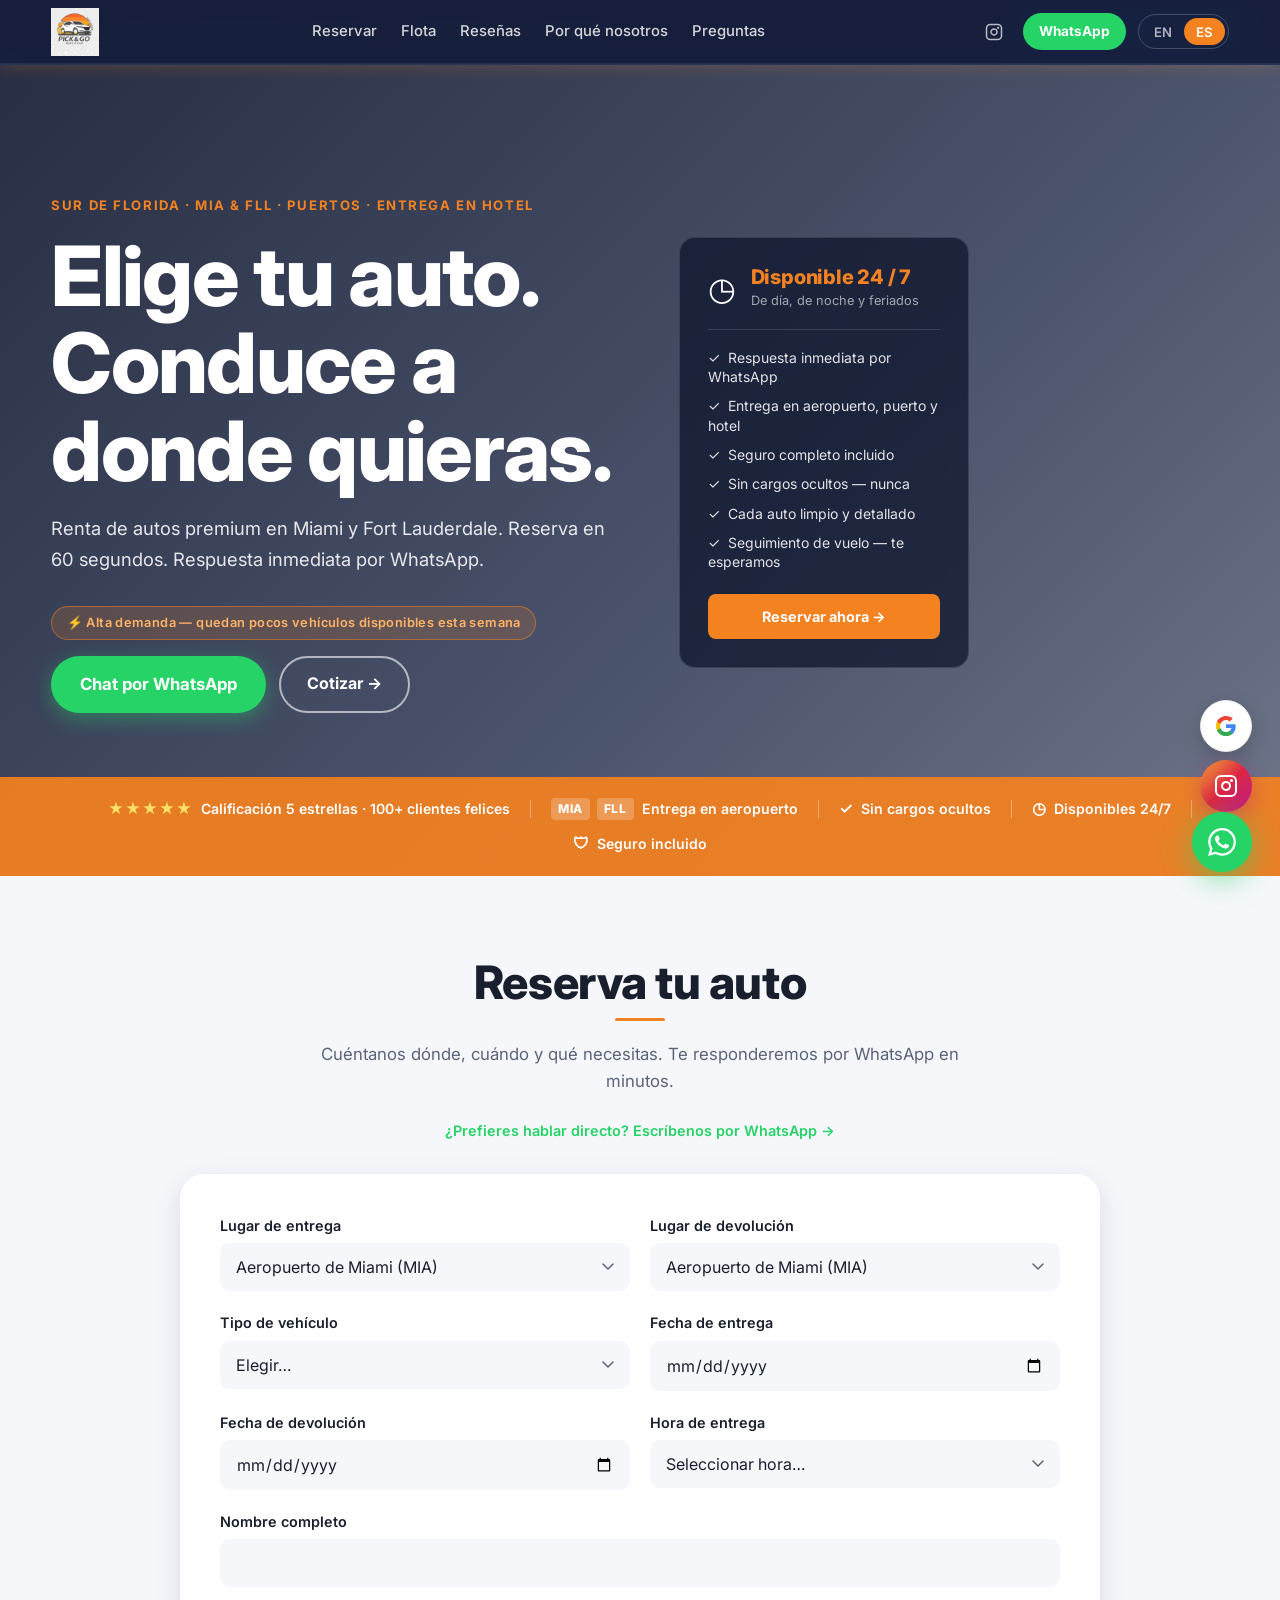
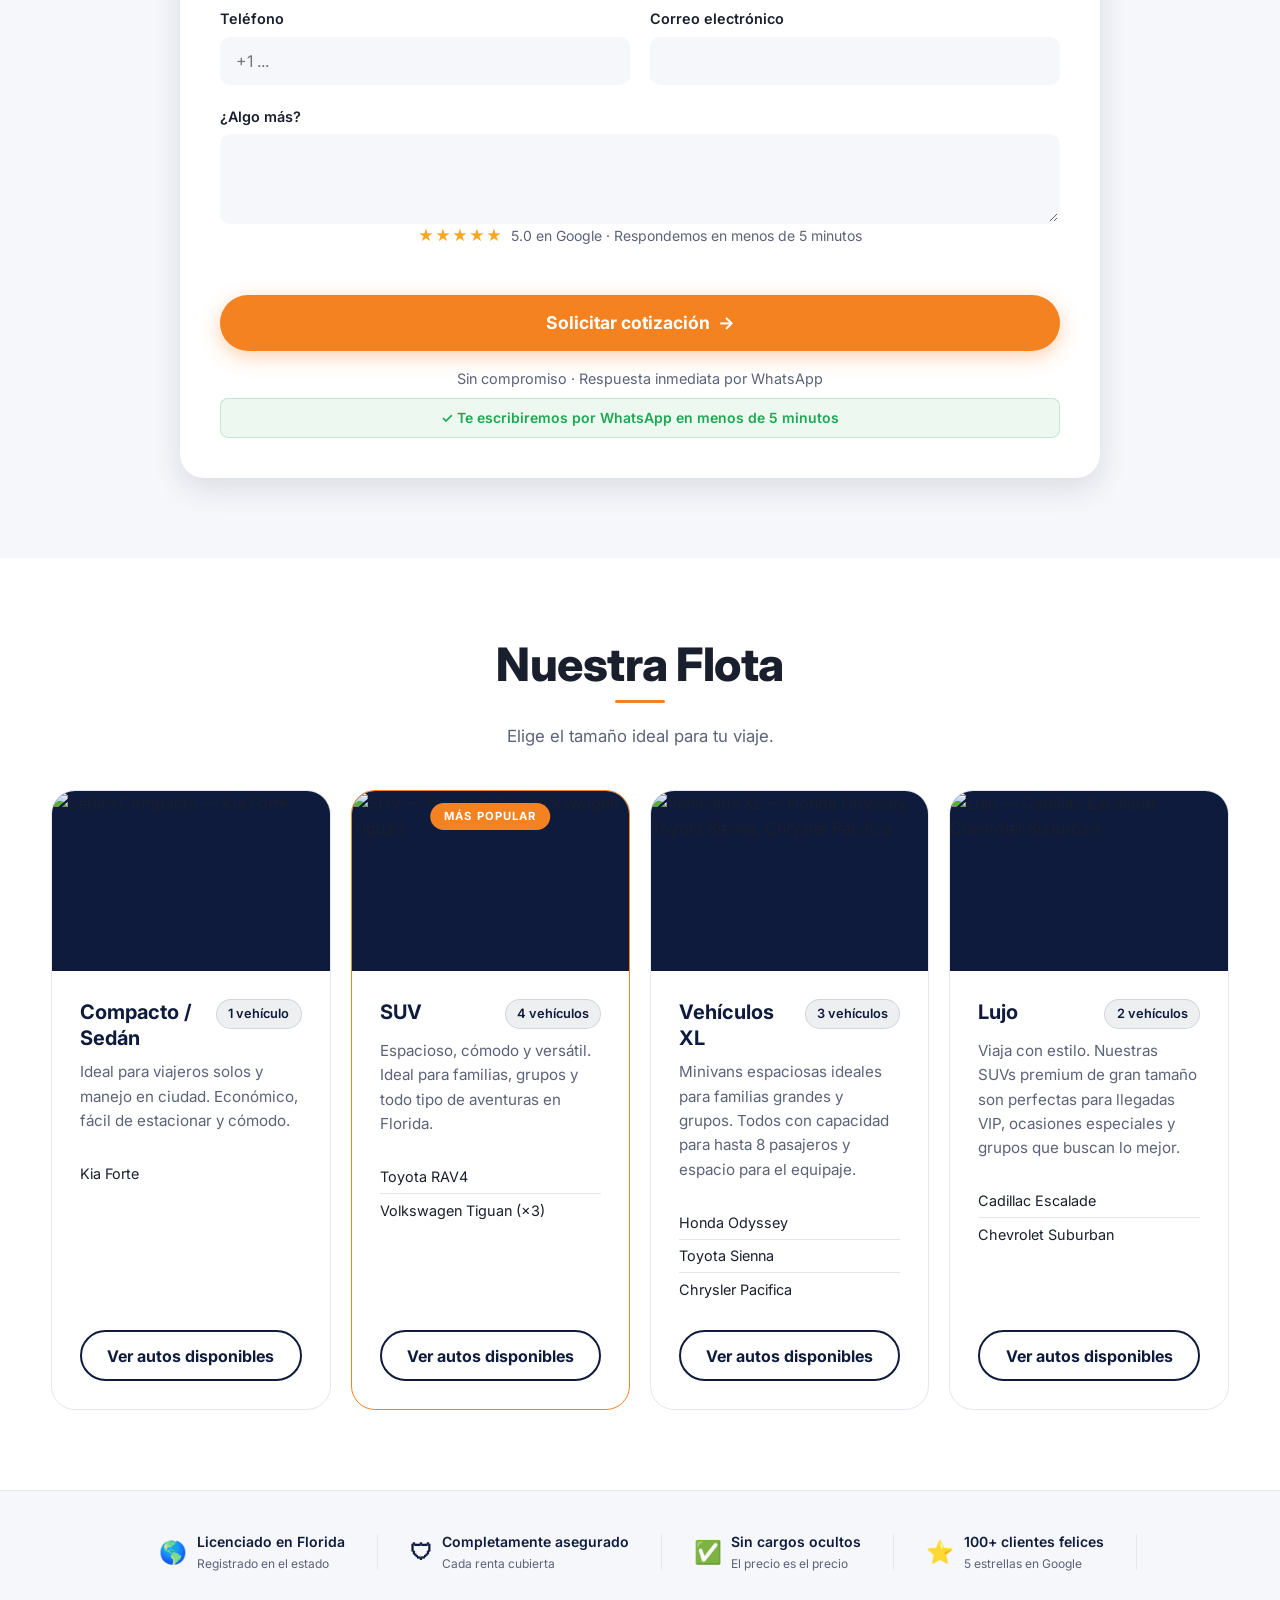
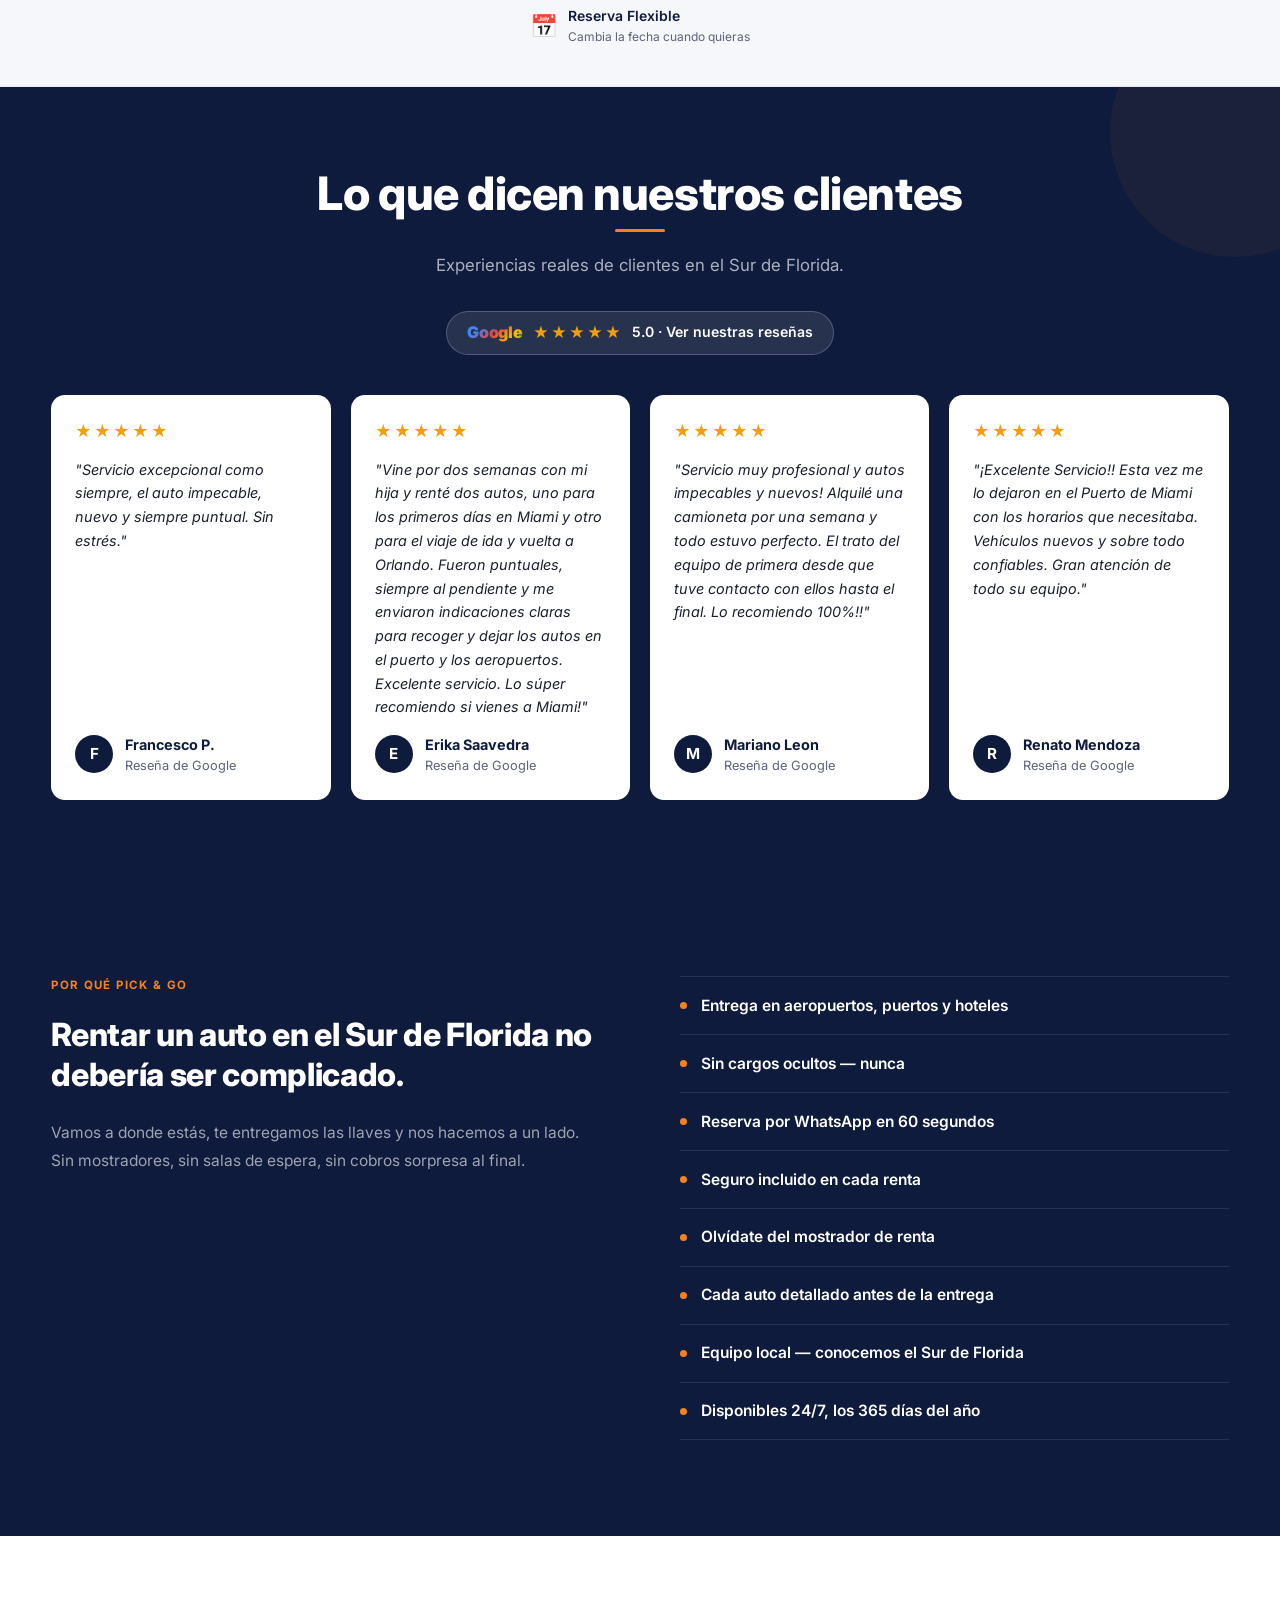
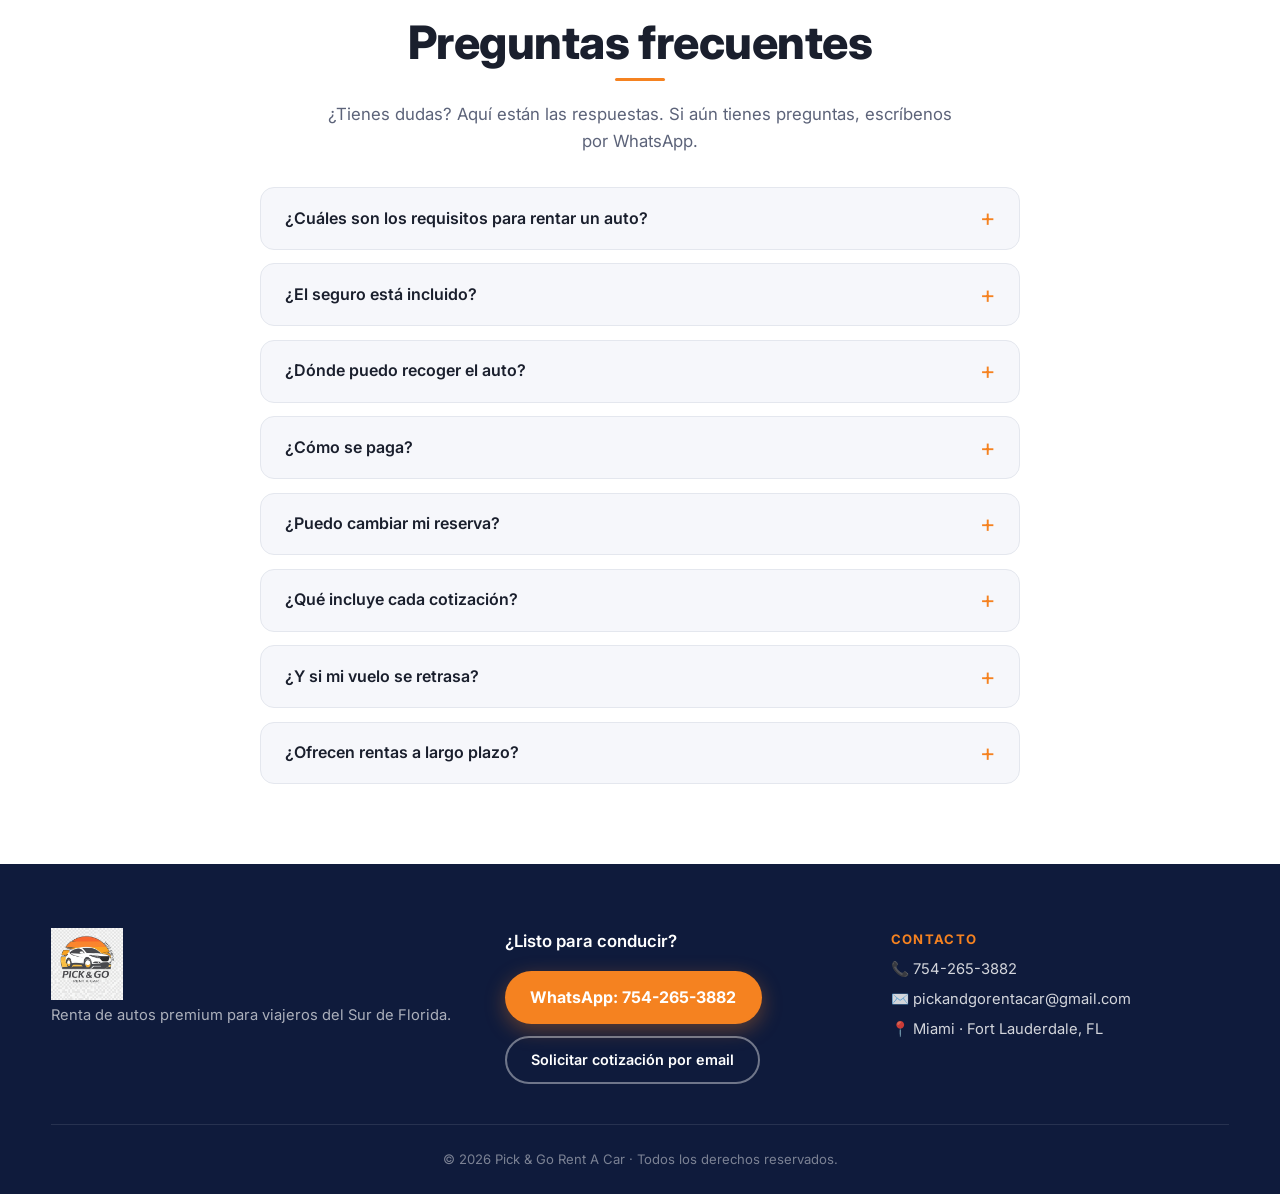
==== commit beca9635: "Add Pick & Go logo image + favicon - logo-pg.png: transparent-background logo added to repo - Favico" ====
--- a/es/index.html
+++ b/es/index.html
@@ -22,6 +22,8 @@
 
   <link rel="canonical" href="https://www.pickandgorentals.com/es/" />
   <meta name="google-site-verification" content="sjt4psduFDOPT5f1O_OFgKk6bYY7XU_EoglrVCyi290" />
+  <link rel="icon" type="image/png" href="../logo-pg.png" />
+  <link rel="apple-touch-icon" href="../logo-pg.png" />
   <link rel="preconnect" href="https://fonts.googleapis.com">
   <link rel="preconnect" href="https://fonts.gstatic.com" crossorigin>
   <link href="https://fonts.googleapis.com/css2?family=Inter:wght@400;500;600;700;800;900&display=swap" rel="stylesheet">
@@ -172,9 +174,8 @@
   <!-- ============ HEADER ============ -->
   <header class="site-header" id="site-header">
     <div class="container header-inner">
-      <a href="#top" class="brand">
-        <span class="brand-pick">PICK</span><span class="brand-amp">&amp;</span><span class="brand-go">GO</span>
-        <span class="brand-tag">RENT A CAR</span>
+      <a href="#top" class="brand brand-img-wrap">
+        <img src="../logo-pg.png" alt="Pick &amp; Go Rent A Car" class="brand-logo-img" height="48" width="auto" />
       </a>
       <nav class="header-nav" aria-label="Principal">
         <a href="#reserve" data-i18n="nav.reserve">Reservar</a>
@@ -718,9 +719,8 @@
     <div class="container footer-inner">
       <div class="footer-brand">
         <div class="footer-logo">
-          <span class="brand-pick">PICK</span><span class="brand-amp">&amp;</span><span class="brand-go">GO</span>
-        </div>
-        <p class="footer-tag">JUST DRIVE</p>
+          <img src="../logo-pg.png" alt="Pick &amp; Go Rent A Car" class="footer-logo-img" height="64" width="auto" />
+        </div>
         <p class="footer-desc" data-i18n="footer.desc">Renta de autos premium para viajeros del Sur de Florida.</p>
       </div>
       <div class="footer-cta">
--- a/styles.css
+++ b/styles.css
@@ -162,6 +162,20 @@
   font-size: 1.4rem;
   flex-shrink: 0;
 }
+.brand-img-wrap { align-items: center; }
+.brand-logo-img {
+  height: 48px;
+  width: auto;
+  display: block;
+  object-fit: contain;
+}
+@media (max-width: 600px) { .brand-logo-img { height: 38px; } }
+.footer-logo-img {
+  height: 72px;
+  width: auto;
+  display: block;
+  object-fit: contain;
+}
 .brand-pick, .brand-go { color: var(--white); }
 .brand-amp { color: var(--orange); margin: 0 0.05em; }
 .brand-tag {
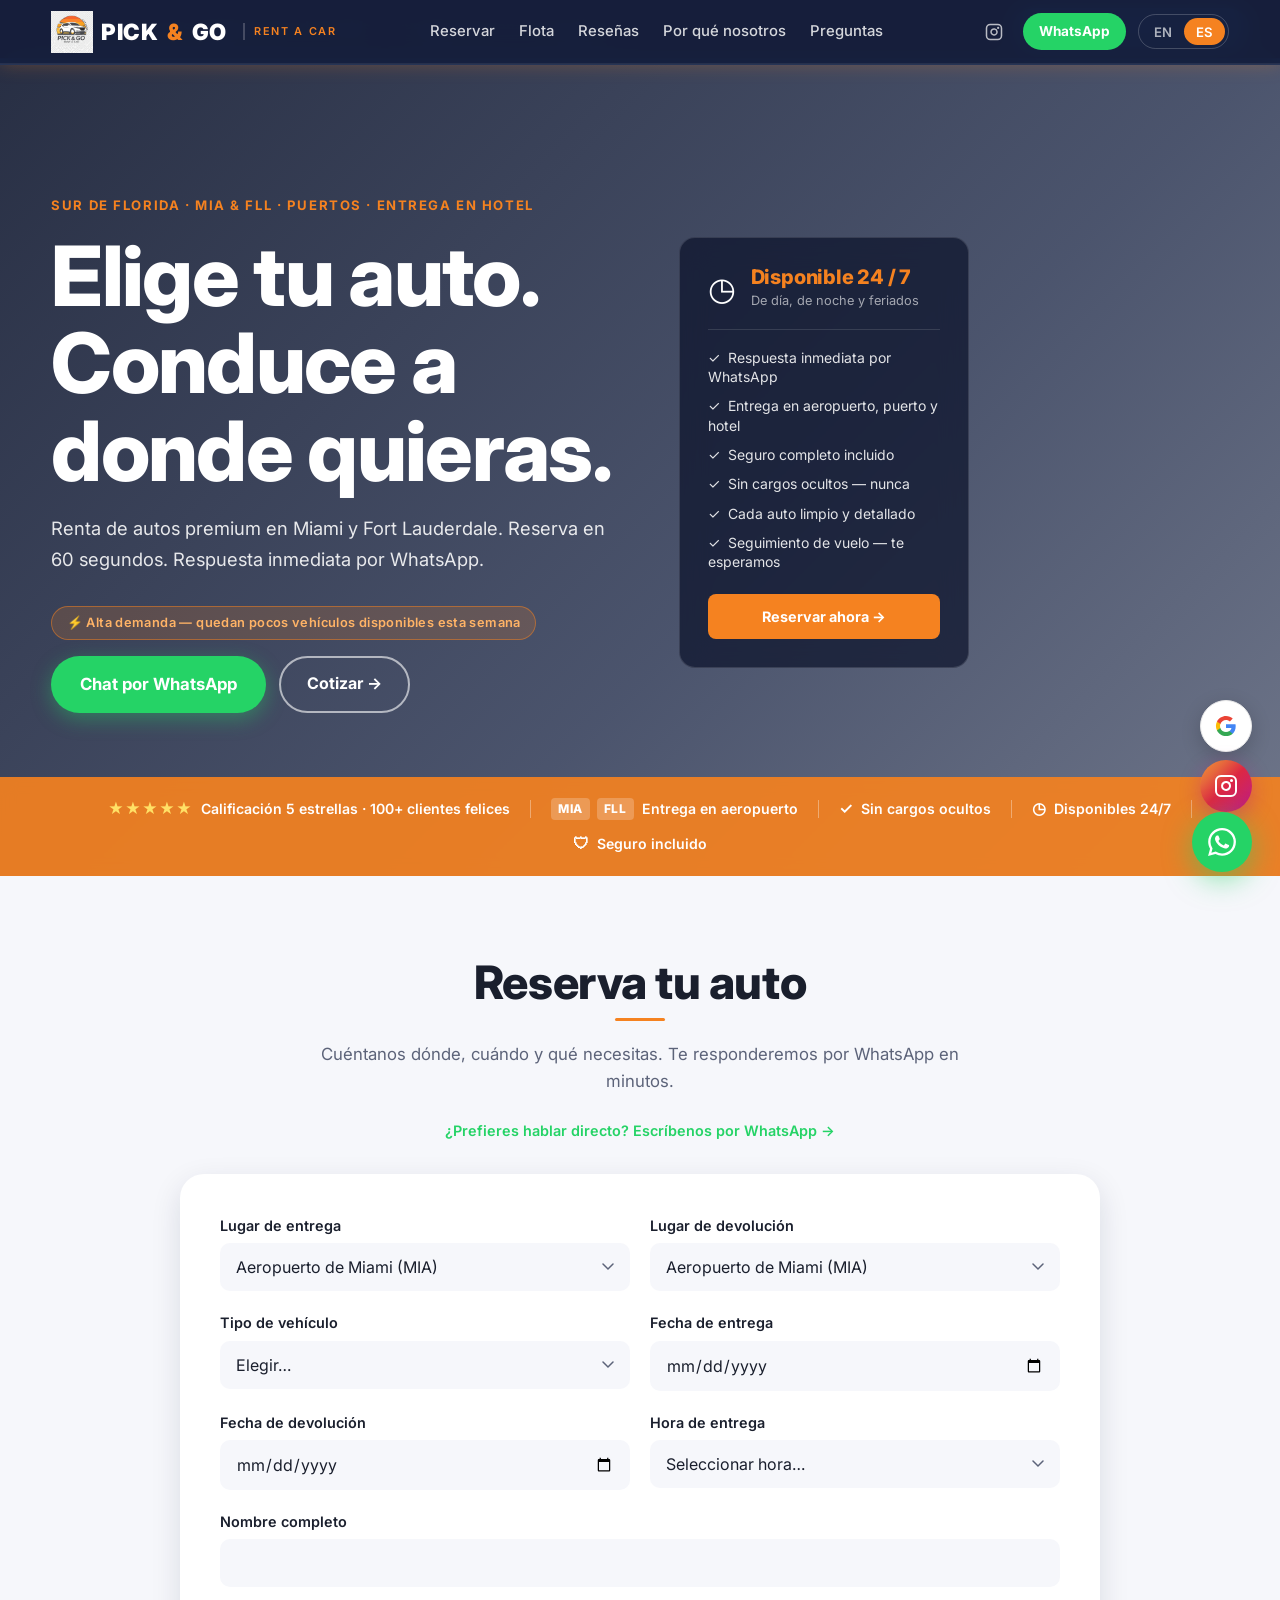
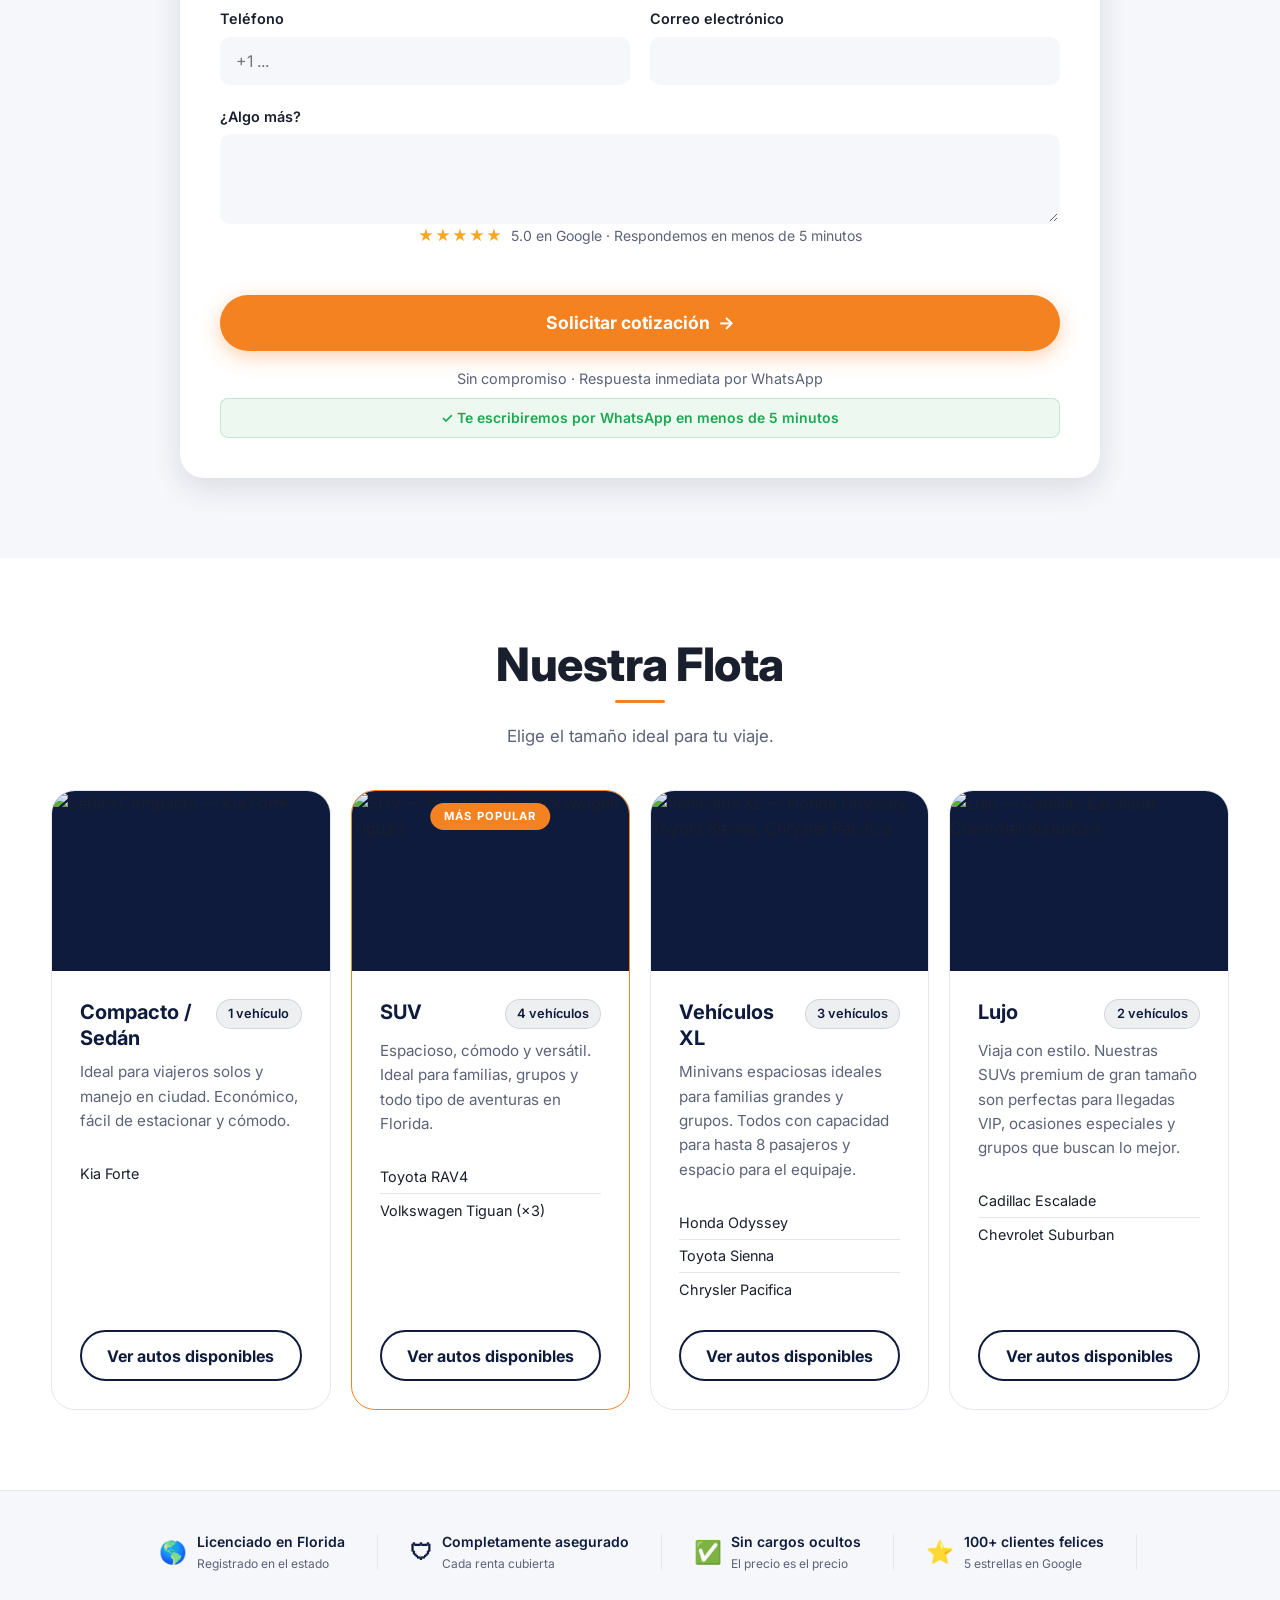
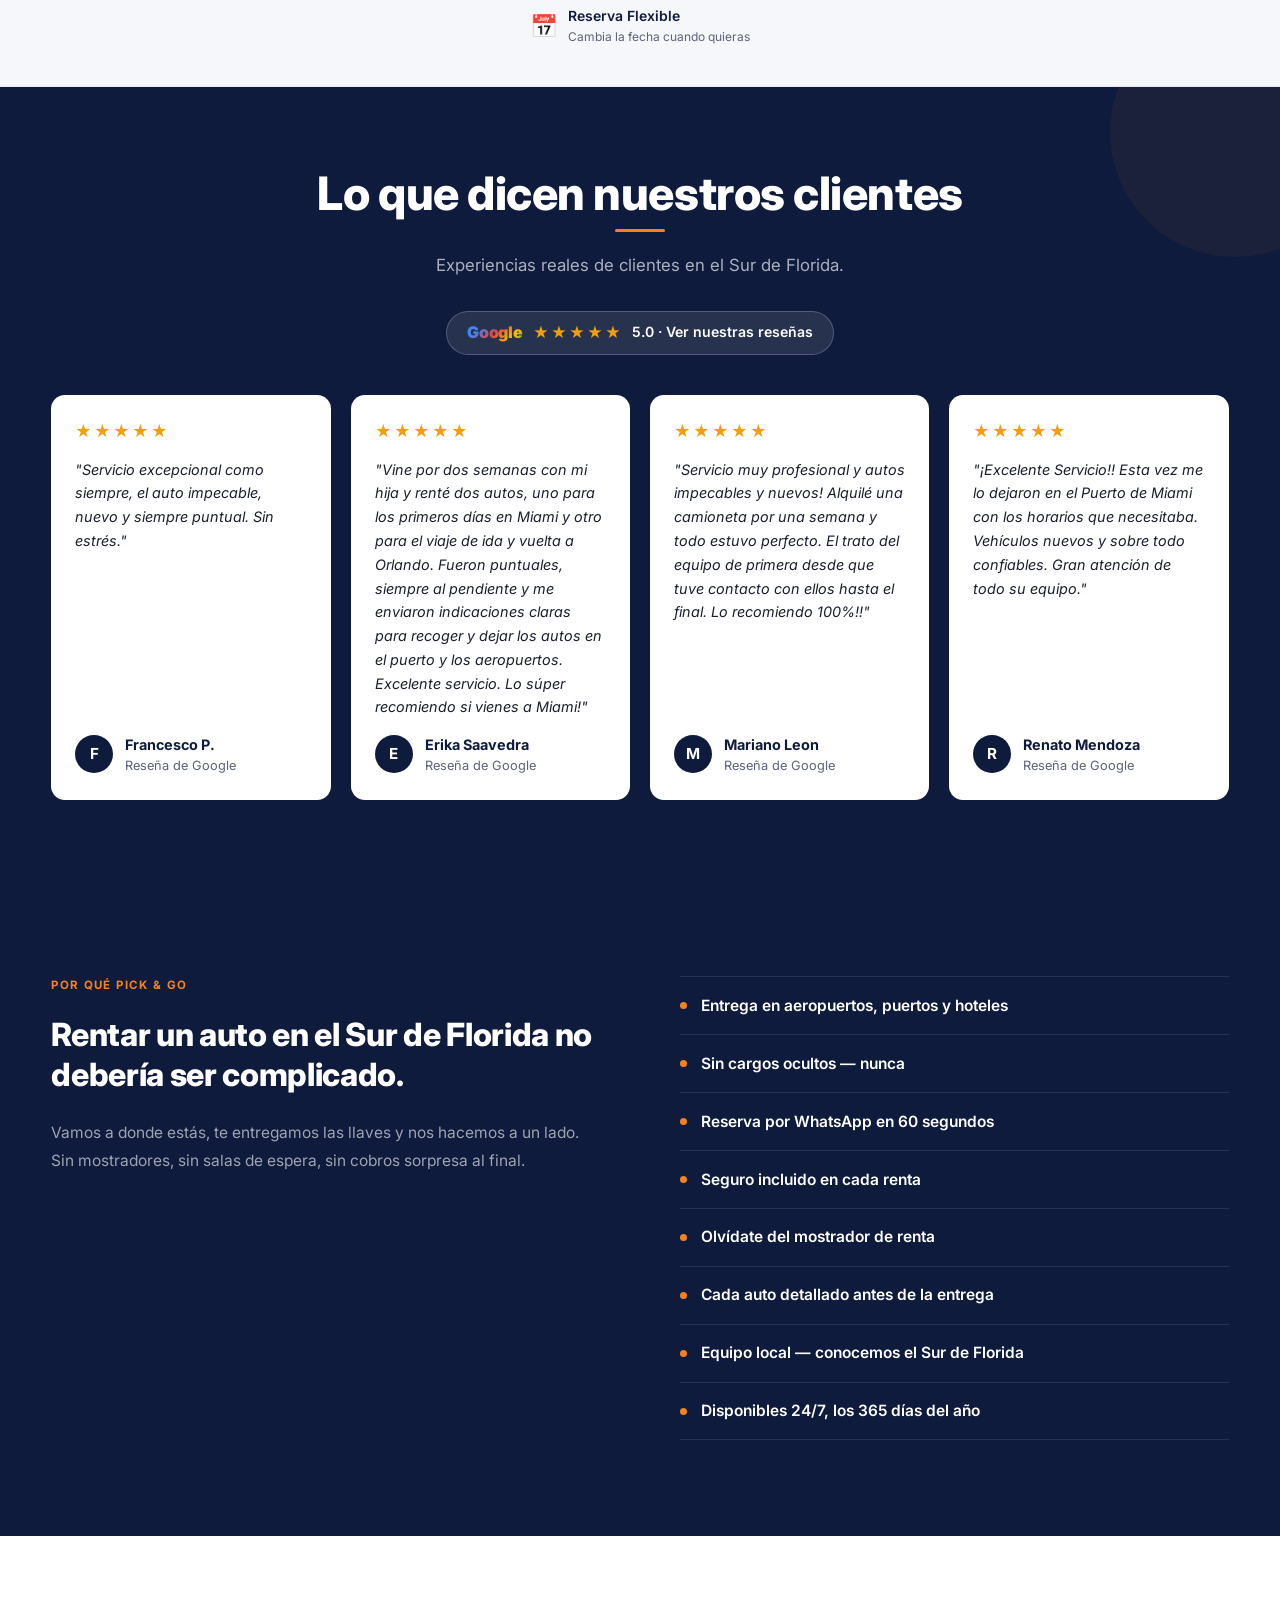
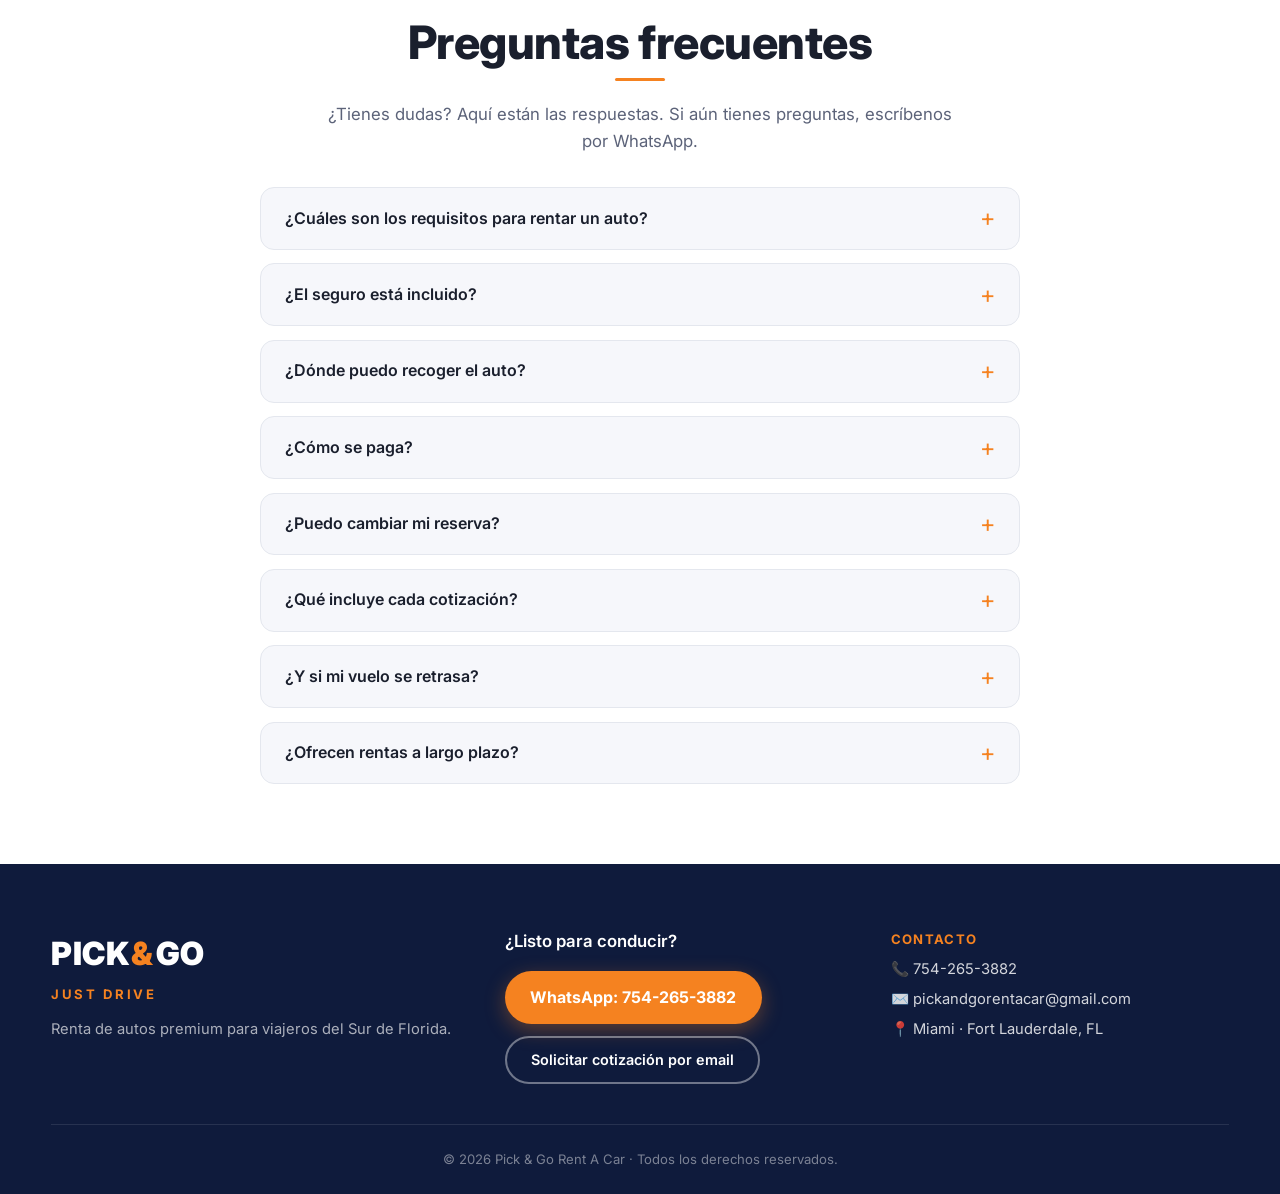
==== commit 6e004a52: "Restore text brand, add logo to left of header text - Header: logo image sits to left of PICK & GO R" ====
--- a/es/index.html
+++ b/es/index.html
@@ -175,7 +175,9 @@
   <header class="site-header" id="site-header">
     <div class="container header-inner">
       <a href="#top" class="brand brand-img-wrap">
-        <img src="../logo-pg.png" alt="Pick &amp; Go Rent A Car" class="brand-logo-img" height="48" width="auto" />
+        <img src="../logo-pg.png" alt="" class="brand-logo-img" height="42" width="auto" aria-hidden="true" />
+        <span class="brand-pick">PICK</span><span class="brand-amp">&amp;</span><span class="brand-go">GO</span>
+        <span class="brand-tag">RENT A CAR</span>
       </a>
       <nav class="header-nav" aria-label="Principal">
         <a href="#reserve" data-i18n="nav.reserve">Reservar</a>
@@ -719,8 +721,9 @@
     <div class="container footer-inner">
       <div class="footer-brand">
         <div class="footer-logo">
-          <img src="../logo-pg.png" alt="Pick &amp; Go Rent A Car" class="footer-logo-img" height="64" width="auto" />
-        </div>
+          <span class="brand-pick">PICK</span><span class="brand-amp">&amp;</span><span class="brand-go">GO</span>
+        </div>
+        <p class="footer-tag">JUST DRIVE</p>
         <p class="footer-desc" data-i18n="footer.desc">Renta de autos premium para viajeros del Sur de Florida.</p>
       </div>
       <div class="footer-cta">
--- a/styles.css
+++ b/styles.css
@@ -162,20 +162,15 @@
   font-size: 1.4rem;
   flex-shrink: 0;
 }
-.brand-img-wrap { align-items: center; }
+.brand-img-wrap { align-items: center; gap: 0.5rem; }
 .brand-logo-img {
-  height: 48px;
+  height: 42px;
   width: auto;
   display: block;
   object-fit: contain;
-}
-@media (max-width: 600px) { .brand-logo-img { height: 38px; } }
-.footer-logo-img {
-  height: 72px;
-  width: auto;
-  display: block;
-  object-fit: contain;
-}
+  flex-shrink: 0;
+}
+@media (max-width: 600px) { .brand-logo-img { height: 34px; } }
 .brand-pick, .brand-go { color: var(--white); }
 .brand-amp { color: var(--orange); margin: 0 0.05em; }
 .brand-tag {
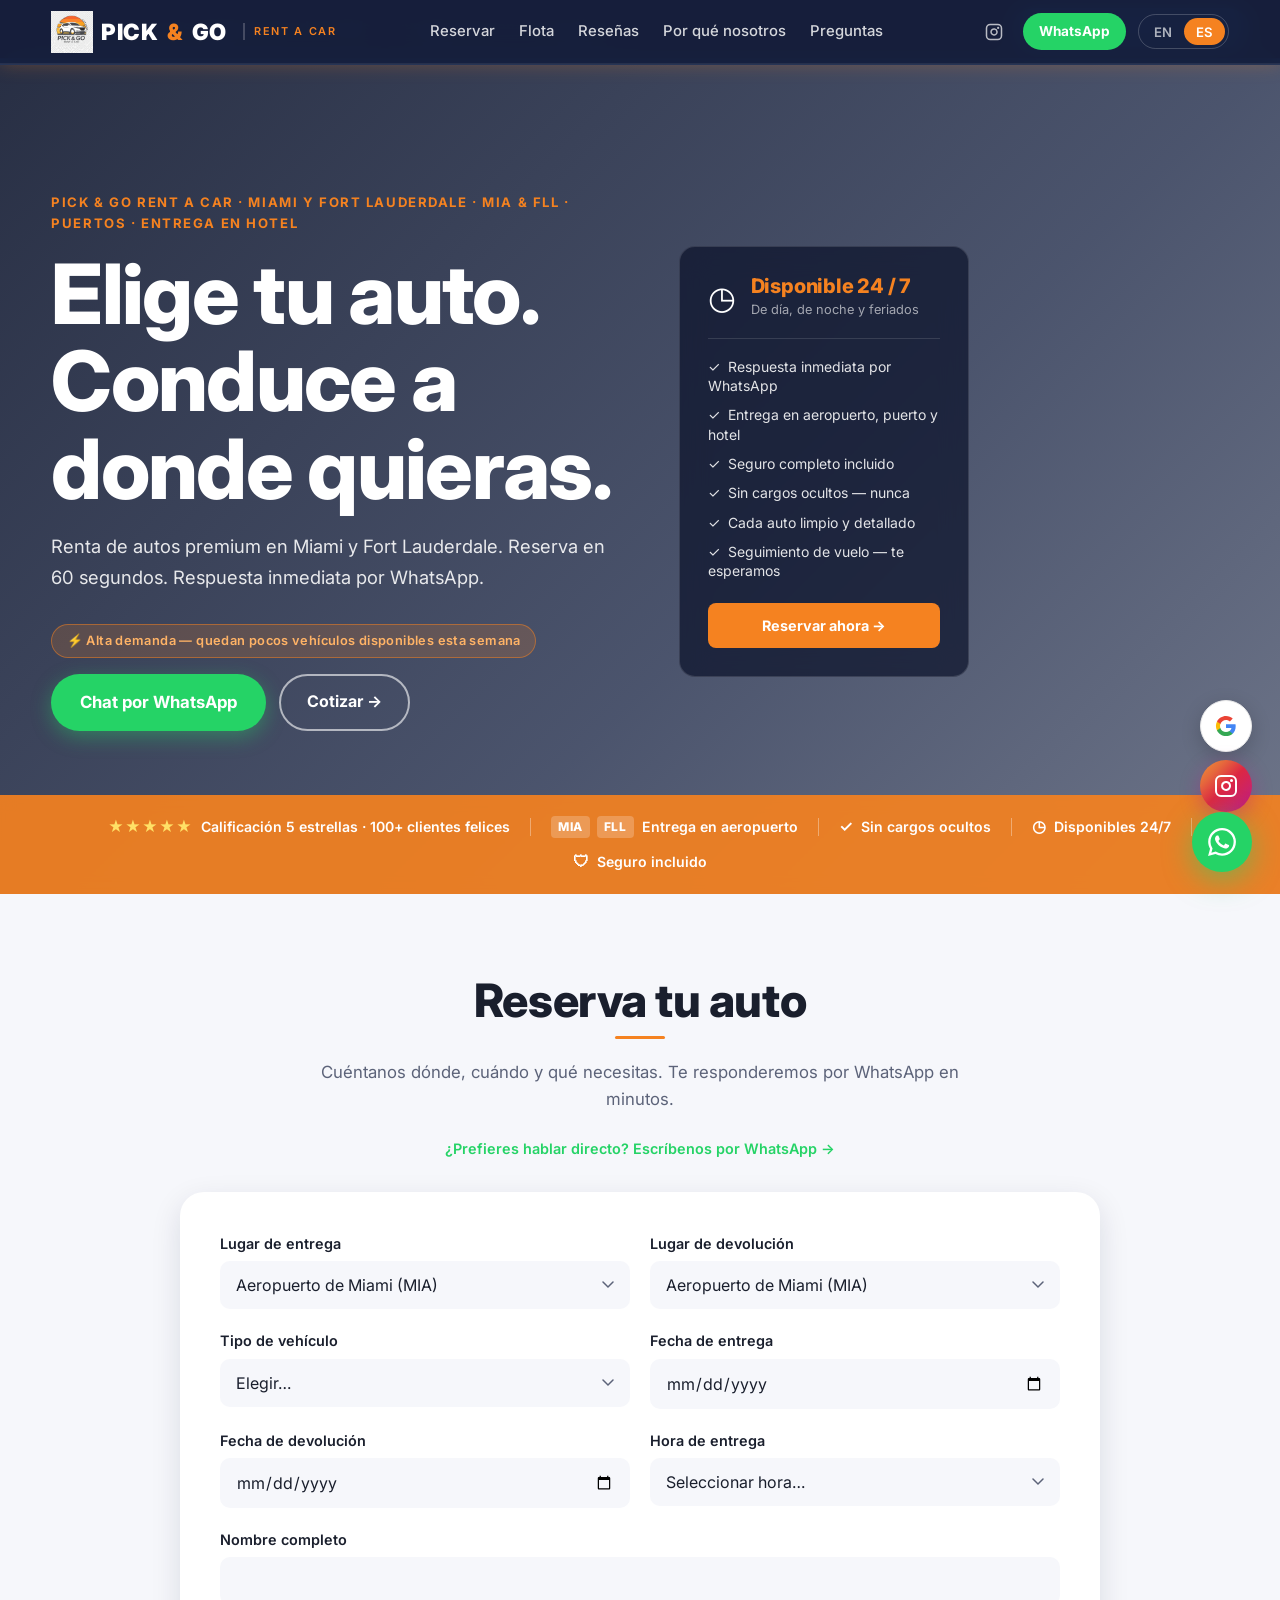
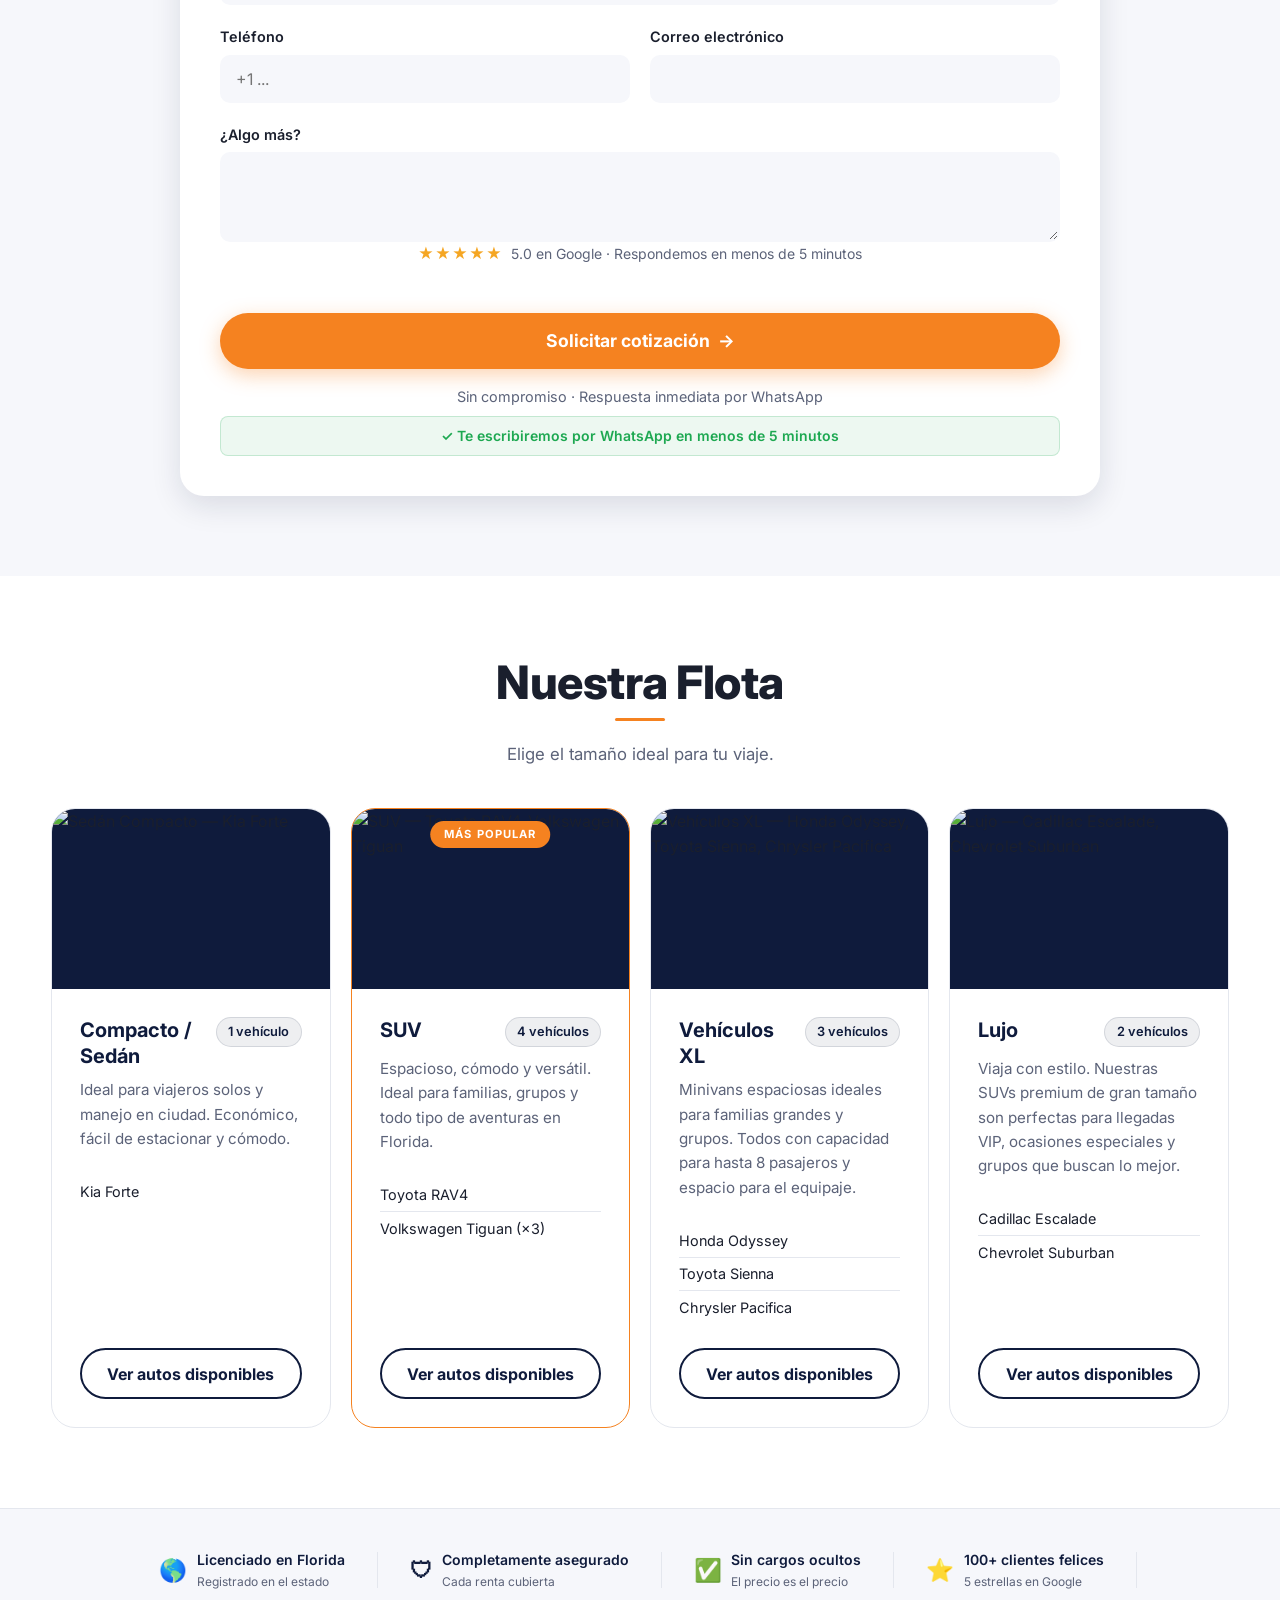
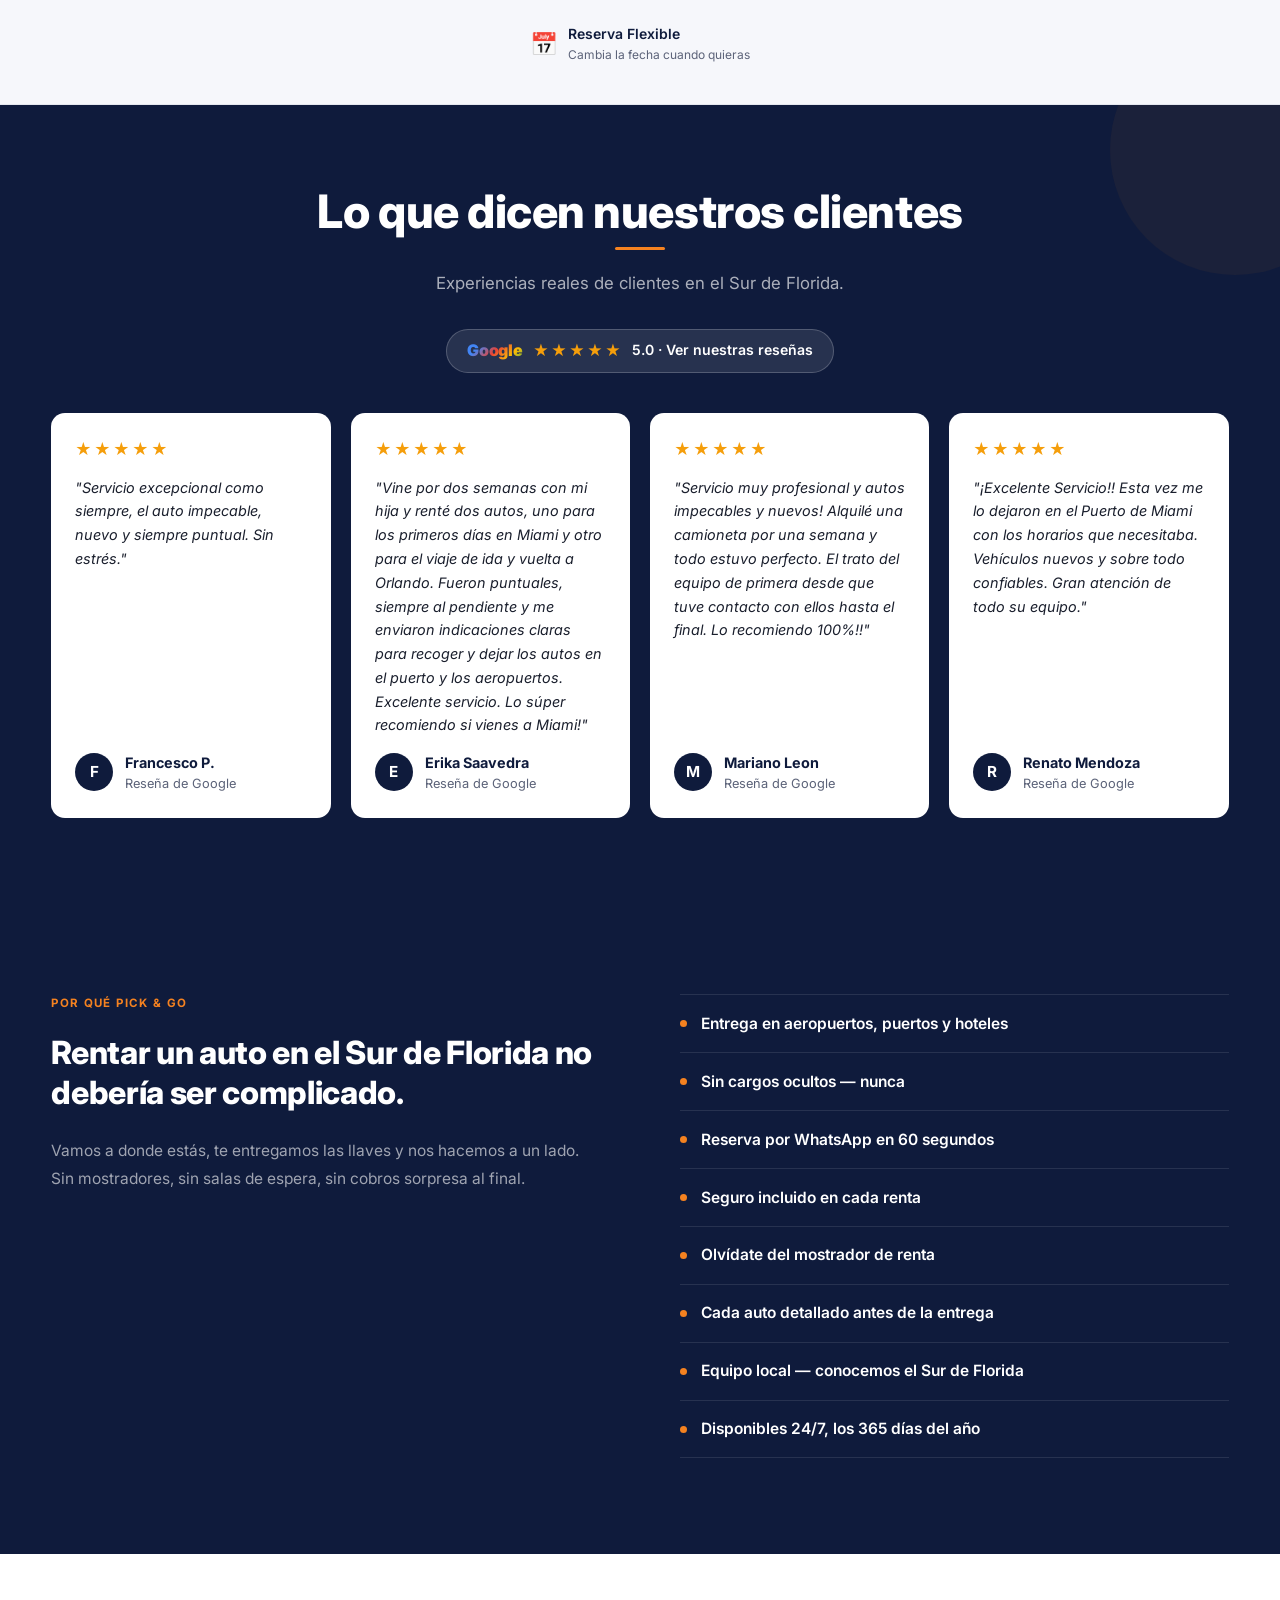
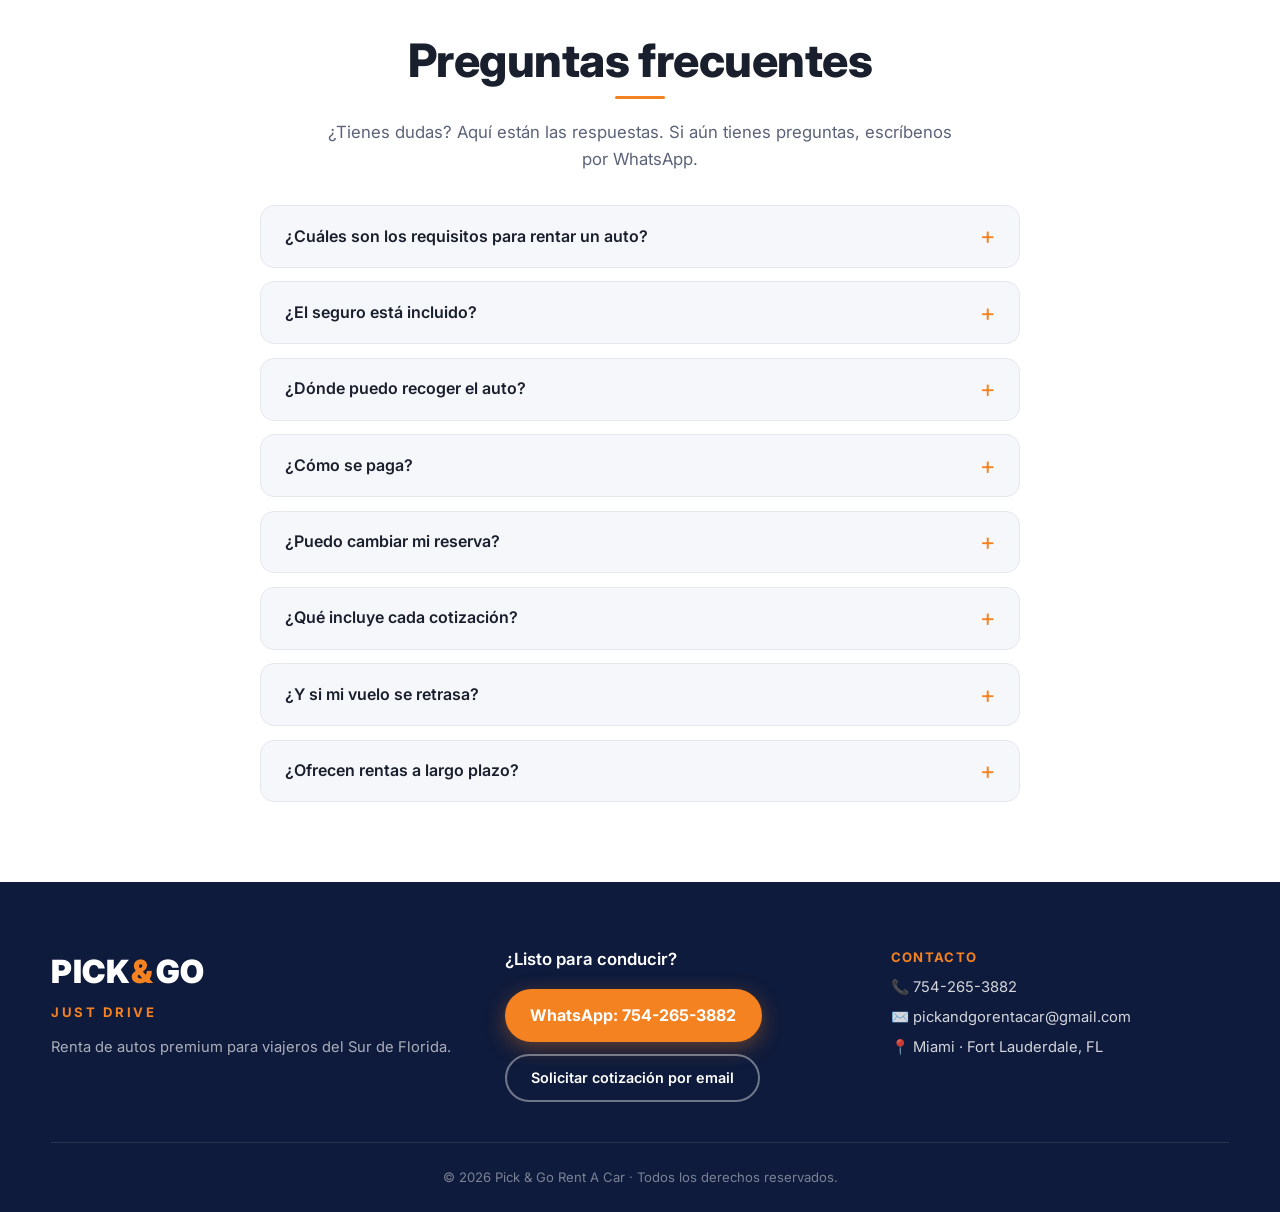
==== commit a0767bf2: "SEO: brand-forward titles, schema alternateName, brand copy - Titles now lead with full brand (Pick " ====
--- a/es/index.html
+++ b/es/index.html
@@ -3,7 +3,7 @@
 <head>
   <meta charset="UTF-8" />
   <meta name="viewport" content="width=device-width, initial-scale=1.0" />
-  <title>Pick &amp; Go | Alquiler de Autos Miami — Renta en MIA, FLL y Puertos · Sur de Florida</title>
+  <title>Pick &amp; Go Rent A Car | Alquiler de Autos en Miami y Fort Lauderdale</title>
   <meta name="description" content="Alquiler de autos en Miami y Fort Lauderdale. Entrega en aeropuerto MIA, FLL, puertos y hoteles. Disponibles 24/7. Sin filas, sin cargos ocultos. Reserva por WhatsApp en 60 segundos." />
 
   <!-- Open Graph / Meta Ads -->
@@ -13,6 +13,8 @@
   <meta property="og:description" content="Renta de autos premium en Miami y Fort Lauderdale. Te esperamos en el aeropuerto. Sin cargos ocultos. Reserva por WhatsApp en 60 segundos." />
   <meta property="og:image" content="https://images.unsplash.com/photo-1617170708704-3189ba27e822?w=1200&q=80&auto=format&fit=crop" />
   <meta property="og:url" content="https://www.pickandgorentals.com/es/" />
+  <meta property="og:locale" content="es_ES" />
+  <meta property="og:locale:alternate" content="en_US" />
   <meta name="twitter:card" content="summary_large_image" />
 
   <!-- Hreflang alternates -->
@@ -37,6 +39,9 @@
         "@type": ["LocalBusiness", "CarRental"],
         "@id": "https://www.pickandgorentals.com/es/#business",
         "name": "Pick & Go Rent A Car",
+        "alternateName": ["Pick & Go Rentals", "Pick and Go Rent A Car", "Pick & Go Car Rental", "Pick and Go Rentals Miami"],
+        "logo": "https://www.pickandgorentals.com/logo-pg.png",
+        "image": "https://www.pickandgorentals.com/logo-pg.png",
         "url": "https://www.pickandgorentals.com/es/",
         "telephone": "+17542653882",
         "email": "pickandgorentacar@gmail.com",
@@ -242,7 +247,7 @@
     <div class="hero-overlay" aria-hidden="true"></div>
     <div class="container hero-inner">
       <div class="hero-text">
-        <span class="eyebrow" data-i18n="hero.eyebrow">Sur de Florida &middot; MIA &amp; FLL &middot; Puertos &middot; Entrega en hotel</span>
+        <span class="eyebrow" data-i18n="hero.eyebrow">Pick &amp; Go Rent A Car &middot; Miami y Fort Lauderdale &middot; MIA &amp; FLL &middot; Puertos &middot; Entrega en hotel</span>
         <h1 data-i18n="hero.title">Elige tu auto.<br/>Conduce a donde quieras.</h1>
         <p data-i18n="hero.subtitle">Renta de autos premium en Miami y Fort Lauderdale. Reserva en 60 segundos. Respuesta inmediata por WhatsApp.</p>
         <div class="hero-urgency" data-i18n="hero.urgency">&#9889; Alta demanda — quedan pocos vehículos disponibles esta semana</div>
@@ -789,10 +794,14 @@
   <!-- ============ MOBILE BOTTOM CTA BAR ============ -->
   <div class="mobile-cta-bar">
     <a href="https://wa.me/17542653882?text=Hola%20Pick%20%26%20Go%20%E2%80%94%20quisiera%20rentar%20un%20auto."
-       class="btn btn-wa-bar" target="_blank" rel="noopener" data-i18n="mobile.cta">
+       class="btn btn-wa-bar" target="_blank" rel="noopener">
       <svg class="wa-icon" width="18" height="18" viewBox="0 0 24 24" fill="currentColor"><path d="M17.472 14.382c-.297-.149-1.758-.867-2.03-.967-.273-.099-.471-.148-.67.15-.197.297-.767.966-.94 1.164-.173.199-.347.223-.644.075-.297-.15-1.255-.463-2.39-1.475-.883-.788-1.48-1.761-1.653-2.059-.173-.297-.018-.458.13-.606.134-.133.298-.347.446-.52.149-.174.198-.298.298-.497.099-.198.05-.371-.025-.52-.075-.149-.669-1.612-.916-2.207-.242-.579-.487-.5-.669-.51-.173-.008-.371-.01-.57-.01-.198 0-.52.074-.792.372-.272.297-1.04 1.016-1.04 2.479 0 1.462 1.065 2.875 1.213 3.074.149.198 2.096 3.2 5.077 4.487.709.306 1.262.489 1.694.625.712.227 1.36.195 1.871.118.571-.085 1.758-.719 2.006-1.413.248-.694.248-1.289.173-1.413-.074-.124-.272-.198-.57-.347m-5.421 7.403h-.004a9.87 9.87 0 01-5.031-1.378l-.361-.214-3.741.982.998-3.648-.235-.374a9.86 9.86 0 01-1.51-5.26c.001-5.45 4.436-9.884 9.888-9.884 2.64 0 5.122 1.03 6.988 2.898a9.825 9.825 0 012.893 6.994c-.003 5.45-4.437 9.884-9.885 9.884m8.413-18.297A11.815 11.815 0 0012.05 0C5.495 0 .16 5.335.157 11.892c0 2.096.547 4.142 1.588 5.945L.057 24l6.305-1.654a11.882 11.882 0 005.683 1.448h.005c6.554 0 11.89-5.335 11.893-11.893a11.821 11.821 0 00-3.48-8.413Z"/></svg>
-      Chat por WhatsApp &mdash; Reservar
+      <span data-i18n="mobile.cta">Chat</span>
     </a>
+    <button type="button" class="btn btn-reserve-bar" id="reserveNowBtn">
+      <span data-i18n="mobile.reserveNow">Reservar</span>
+      <span class="btn-arrow">&rarr;</span>
+    </button>
   </div>
 
   <!-- ============ FLEET MODAL ============ -->
--- a/styles.css
+++ b/styles.css
@@ -1061,27 +1061,48 @@
   bottom: 0;
   left: 0;
   right: 0;
+  gap: 0.6rem;
   background: var(--white);
   border-top: 1px solid var(--border);
   padding: 0.7rem 1rem;
   z-index: 150;
   box-shadow: 0 -4px 20px rgba(15,27,60,0.12);
 }
+.mobile-cta-bar > .btn { flex: 1 1 0; min-width: 0; }
 
 .btn-wa-bar {
   display: flex;
   width: 100%;
   justify-content: center;
   align-items: center;
-  gap: 0.6rem;
+  gap: 0.5rem;
   background: var(--wa-green);
   color: var(--white);
   border-radius: 12px;
-  padding: 0.85rem 1rem;
+  padding: 0.85rem 0.75rem;
   font-size: 1rem;
   font-weight: 700;
 }
 .btn-wa-bar:hover { background: var(--wa-dark); }
+
+.btn-reserve-bar {
+  display: flex;
+  width: 100%;
+  justify-content: center;
+  align-items: center;
+  gap: 0.4rem;
+  background: var(--orange);
+  color: var(--white);
+  border: 0;
+  cursor: pointer;
+  border-radius: 12px;
+  padding: 0.85rem 0.75rem;
+  font-size: 1rem;
+  font-weight: 700;
+  box-shadow: 0 4px 14px rgba(245,130,32,0.3);
+}
+.btn-reserve-bar:hover { background: var(--orange-dark); }
+.btn-reserve-bar .btn-arrow { font-weight: 800; }
 
 /* ===== Responsive ===== */
 @media (max-width: 1060px) {
@@ -1102,7 +1123,7 @@
   .footer-inner { grid-template-columns: 1fr; gap: 2rem; }
 
   /* Show mobile bar, hide floating button */
-  .mobile-cta-bar { display: block; }
+  .mobile-cta-bar { display: flex; }
   .floating-wa, .floating-ig, .floating-google { display: none; }
 
   /* Add bottom padding to avoid mobile bar overlap */
@@ -1114,7 +1135,16 @@
 }
 
 @media (max-width: 560px) {
-  .fleet-grid { grid-template-columns: 1fr; max-width: 480px; margin-left: auto; margin-right: auto; }
+  /* 2-up compact fleet so all 4 categories are visible with little scrolling */
+  .fleet-grid { grid-template-columns: repeat(2, 1fr); gap: 0.75rem; max-width: none; }
+  .fleet-card-body { padding: 0.85rem; gap: 0.5rem; }
+  .fleet-image { height: 110px; }
+  .fleet-card-top h3 { font-size: 1rem; }
+  .fleet-count { font-size: 0.72rem; }
+  .fleet-card .fleet-list,
+  .fleet-card-body > p { display: none; }
+  .fleet-modal-btn { padding: 0.6rem 0.5rem; font-size: 0.82rem; }
+  .fleet-popular-badge { font-size: 0.62rem; padding: 0.2rem 0.5rem; }
 }
 
 @media (max-width: 540px) {
@@ -1187,6 +1217,79 @@
   color: var(--white);
   margin-bottom: 0.15rem;
   line-height: 1.2;
+}
+
+.modal-back-btn {
+  display: inline-flex;
+  align-items: center;
+  background: transparent;
+  border: 0;
+  color: var(--orange);
+  font-size: 0.85rem;
+  font-weight: 700;
+  cursor: pointer;
+  padding: 0;
+  margin-bottom: 0.5rem;
+}
+.modal-back-btn:hover { color: var(--white); }
+
+/* ===== Category picker (Reserve Now) ===== */
+.category-picker-grid {
+  display: grid;
+  grid-template-columns: repeat(2, 1fr);
+  gap: 0.85rem;
+  padding: 1.25rem 1.75rem;
+}
+.category-picker-card {
+  display: flex;
+  flex-direction: column;
+  text-align: left;
+  background: var(--white);
+  border: 1px solid var(--border);
+  border-radius: var(--radius);
+  overflow: hidden;
+  cursor: pointer;
+  padding: 0;
+  transition: border-color 0.2s ease, box-shadow 0.2s ease, transform 0.15s ease;
+}
+.category-picker-card:hover {
+  border-color: var(--orange);
+  box-shadow: var(--shadow-sm);
+  transform: translateY(-2px);
+}
+.cpc-photo {
+  height: 120px;
+  overflow: hidden;
+  background: var(--navy);
+}
+.cpc-photo img {
+  width: 100%;
+  height: 100%;
+  object-fit: cover;
+  transition: transform 0.4s ease;
+}
+.category-picker-card:hover .cpc-photo img { transform: scale(1.05); }
+.cpc-body {
+  padding: 0.85rem 1rem;
+  display: flex;
+  flex-direction: column;
+  gap: 0.2rem;
+}
+.cpc-name {
+  font-size: 1.05rem;
+  font-weight: 700;
+  color: var(--navy);
+  line-height: 1.2;
+}
+.cpc-count {
+  font-size: 0.8rem;
+  color: var(--text-light);
+}
+@media (max-width: 640px) {
+  .category-picker-grid { padding: 1rem 1.25rem; gap: 0.75rem; }
+  .cpc-photo { height: 100px; }
+  .cpc-body { padding: 0.7rem 0.85rem; }
+  .cpc-name { font-size: 0.95rem; }
 }
 
 .modal-avail {
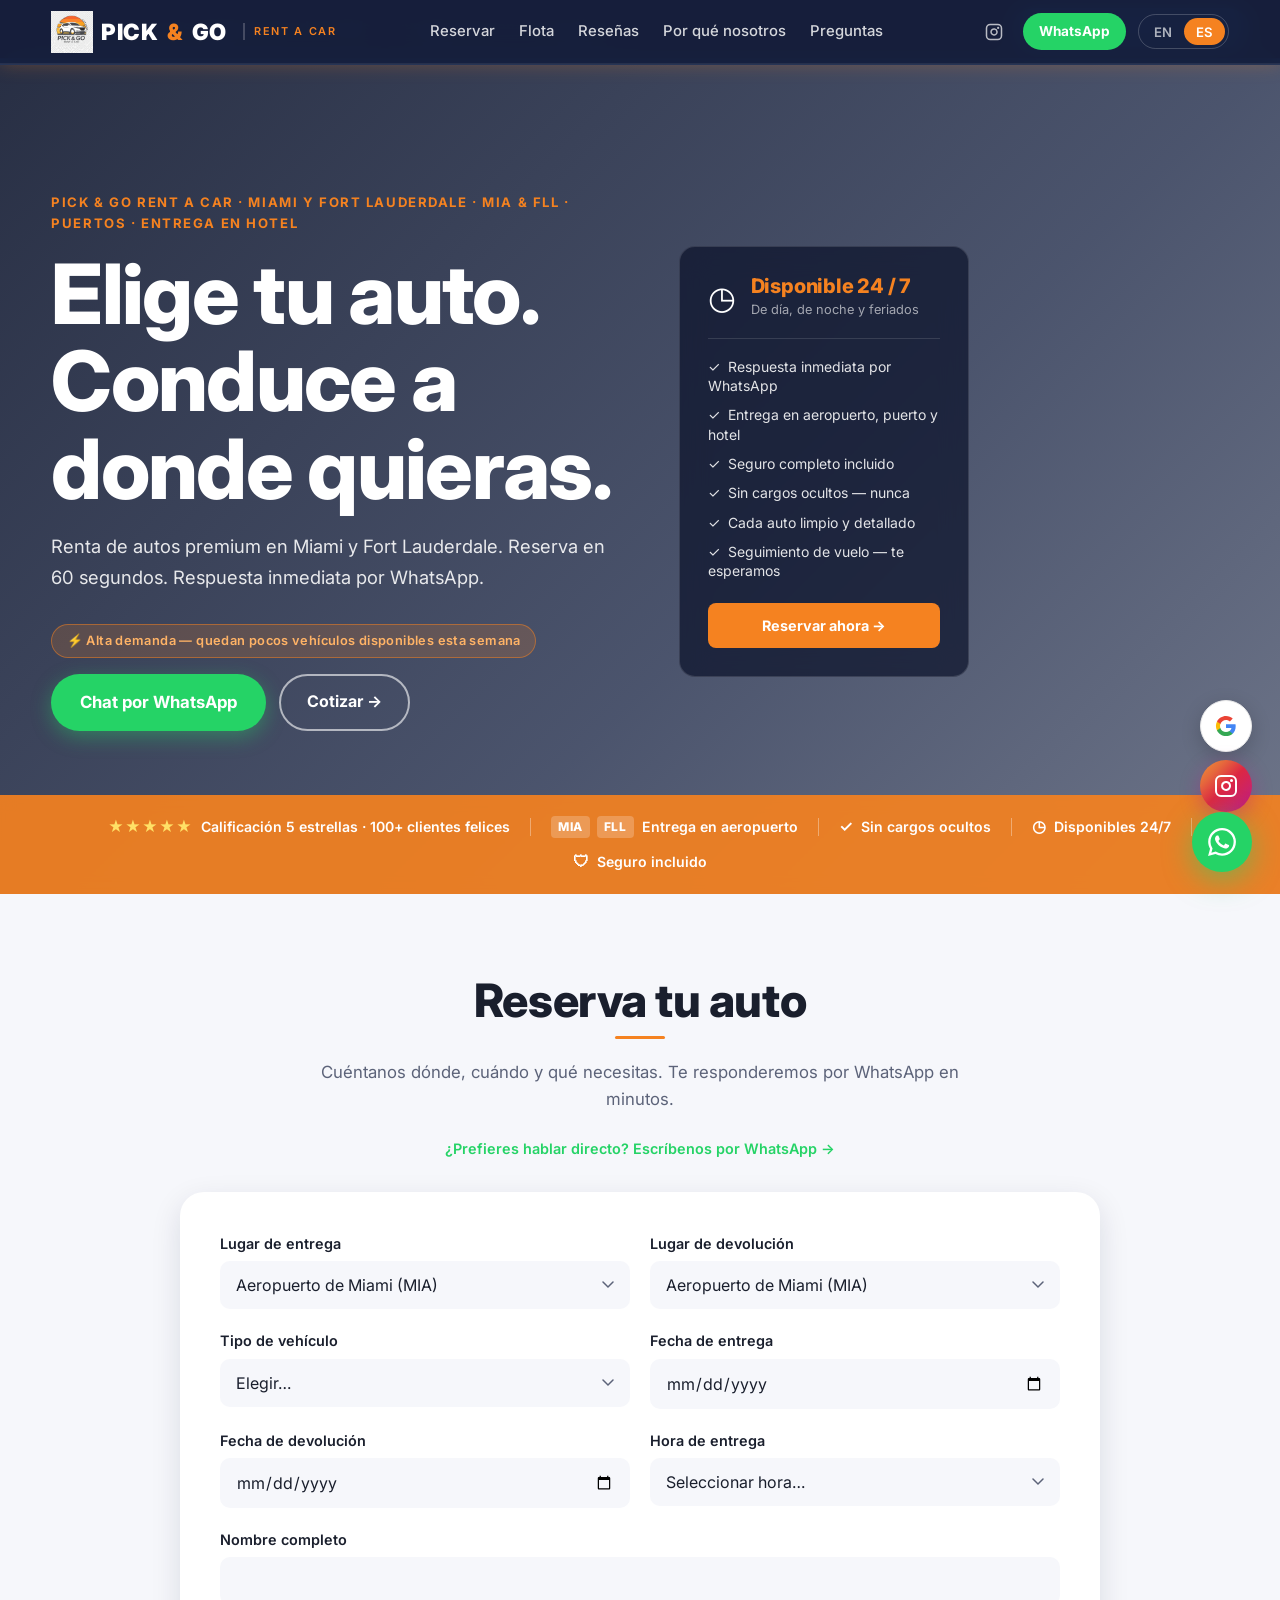
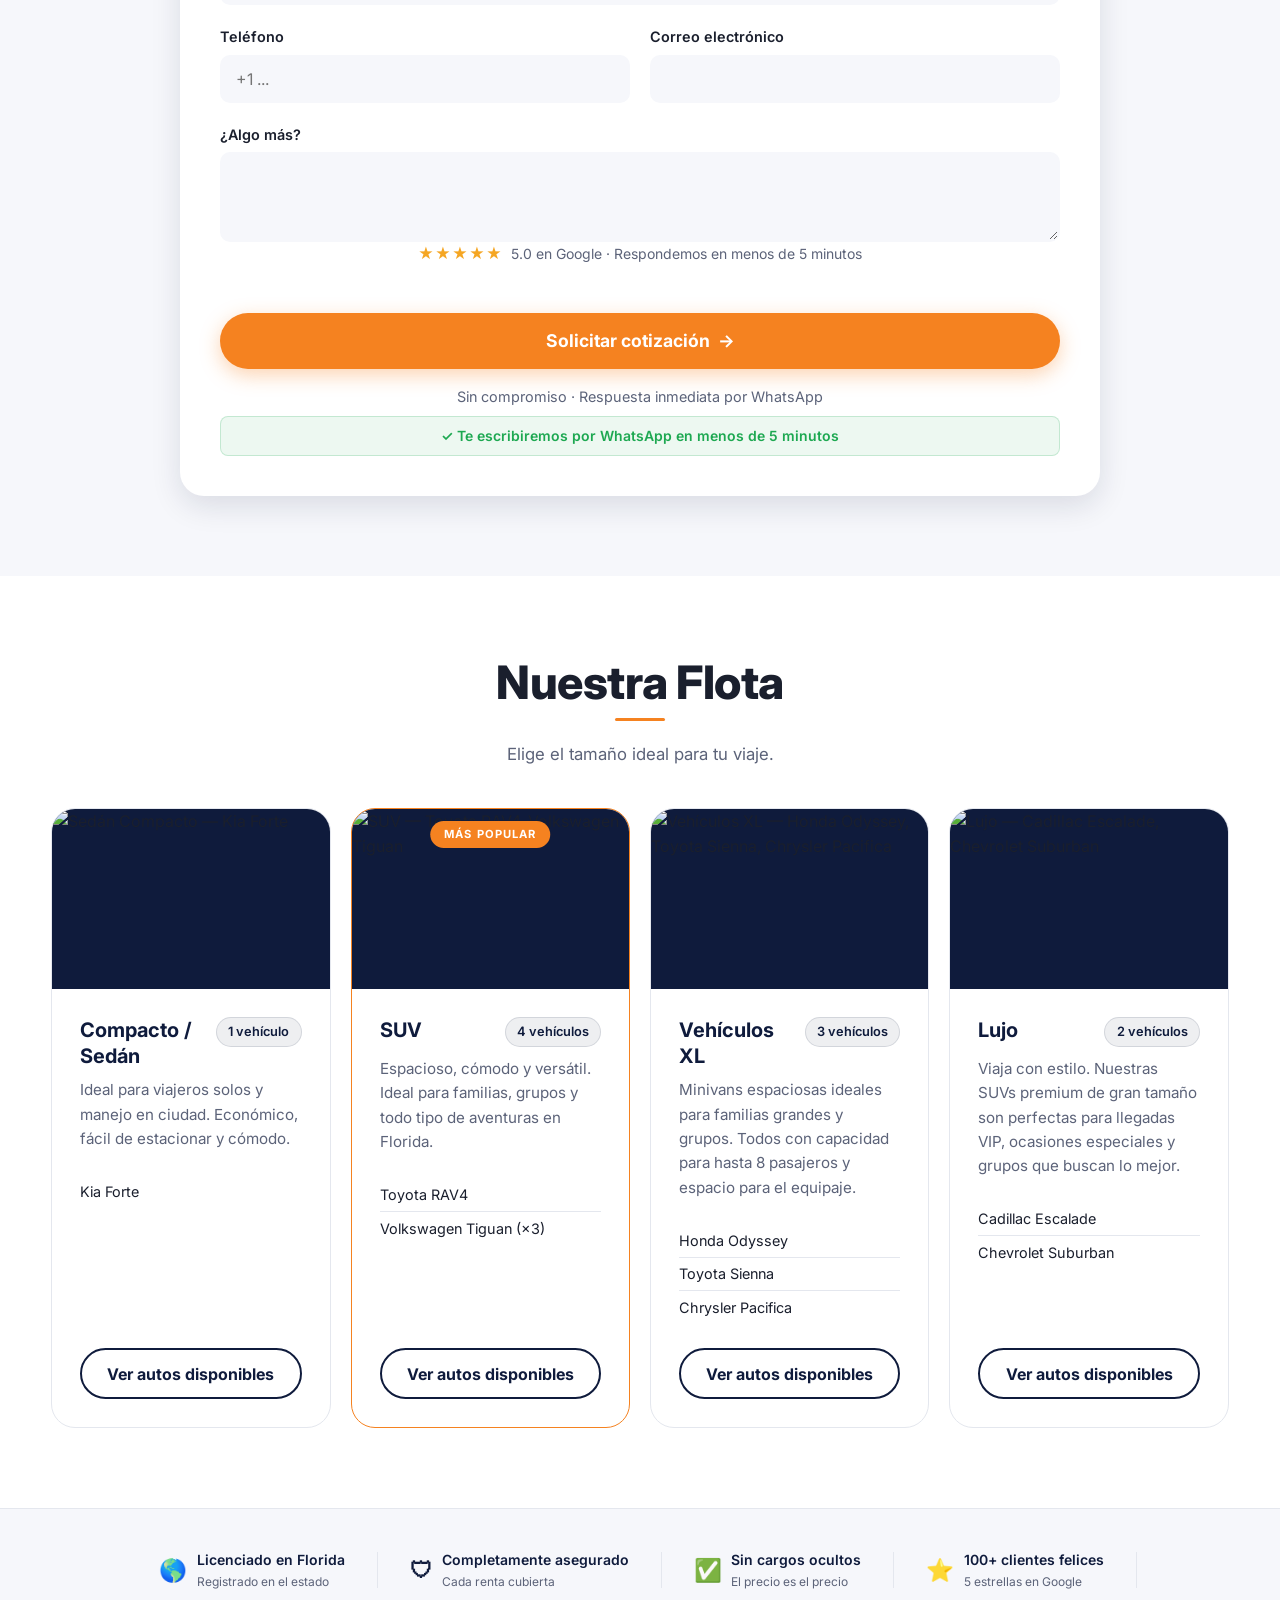
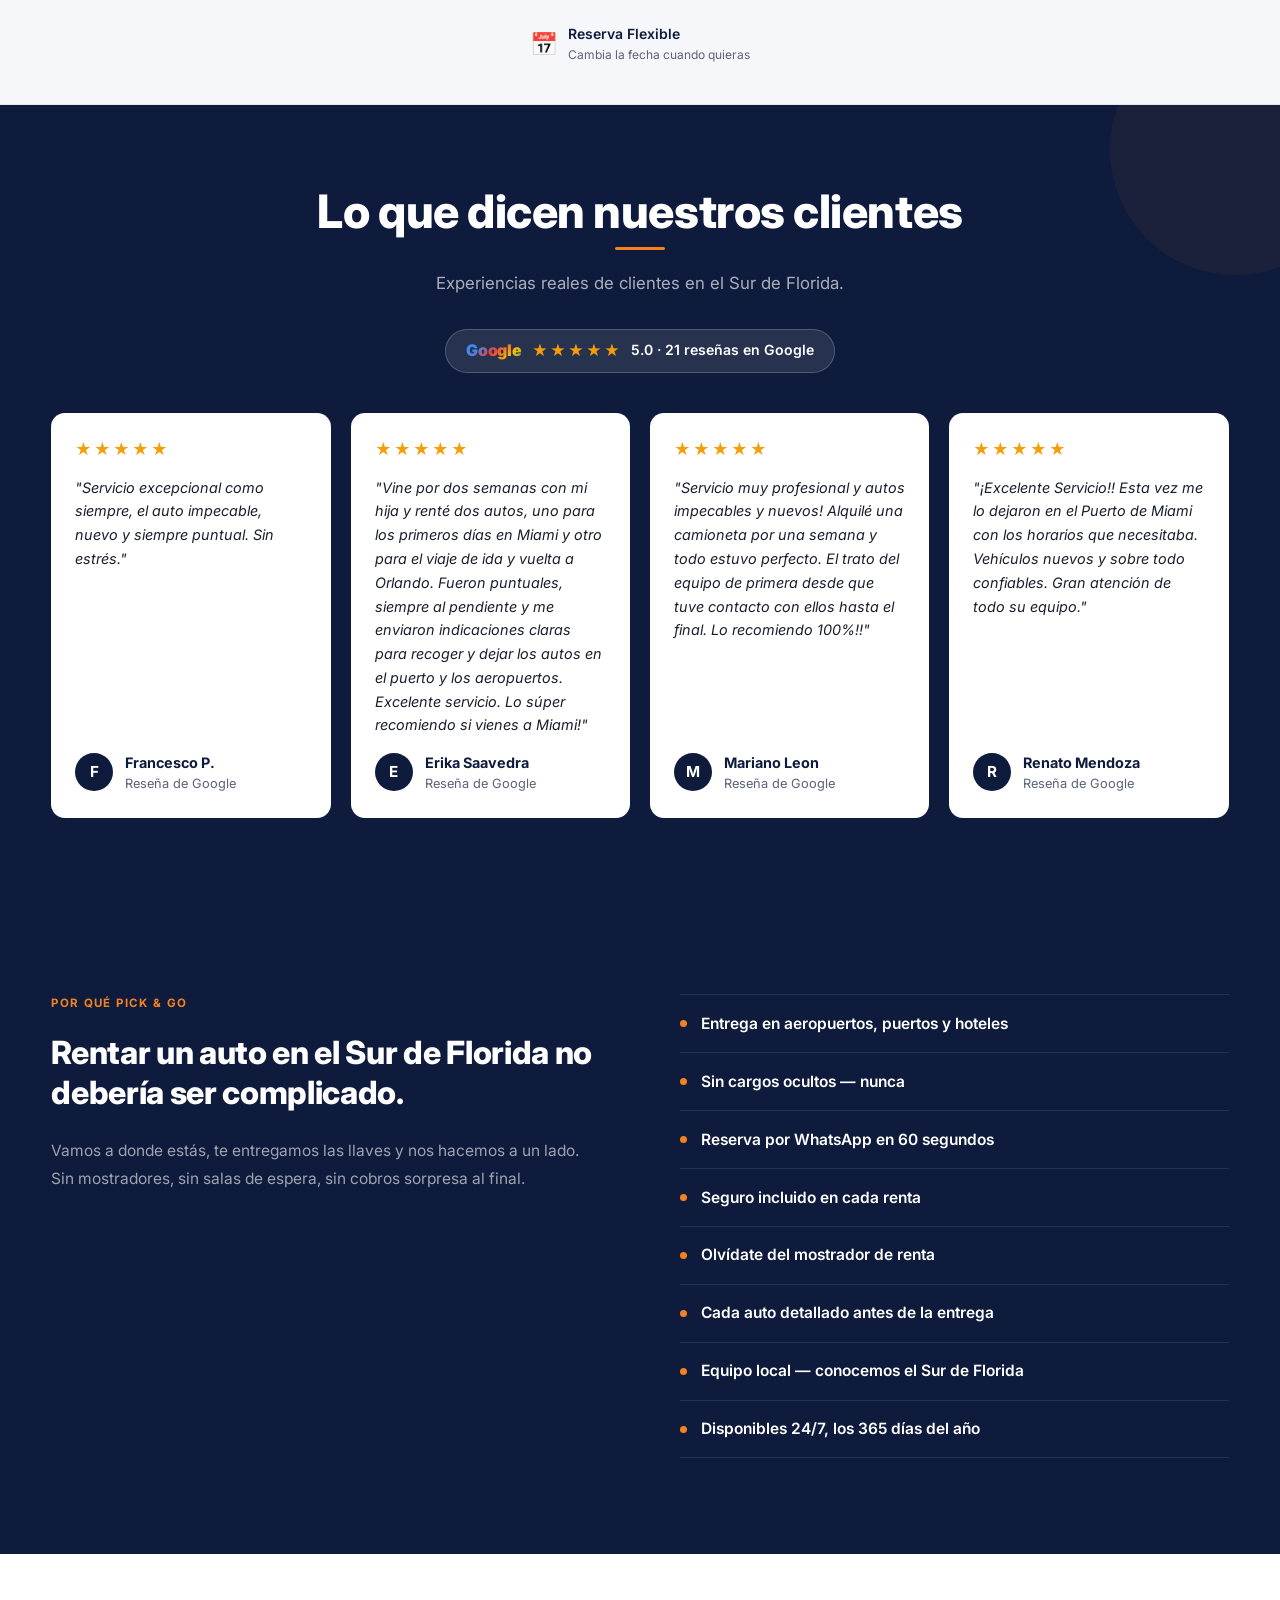
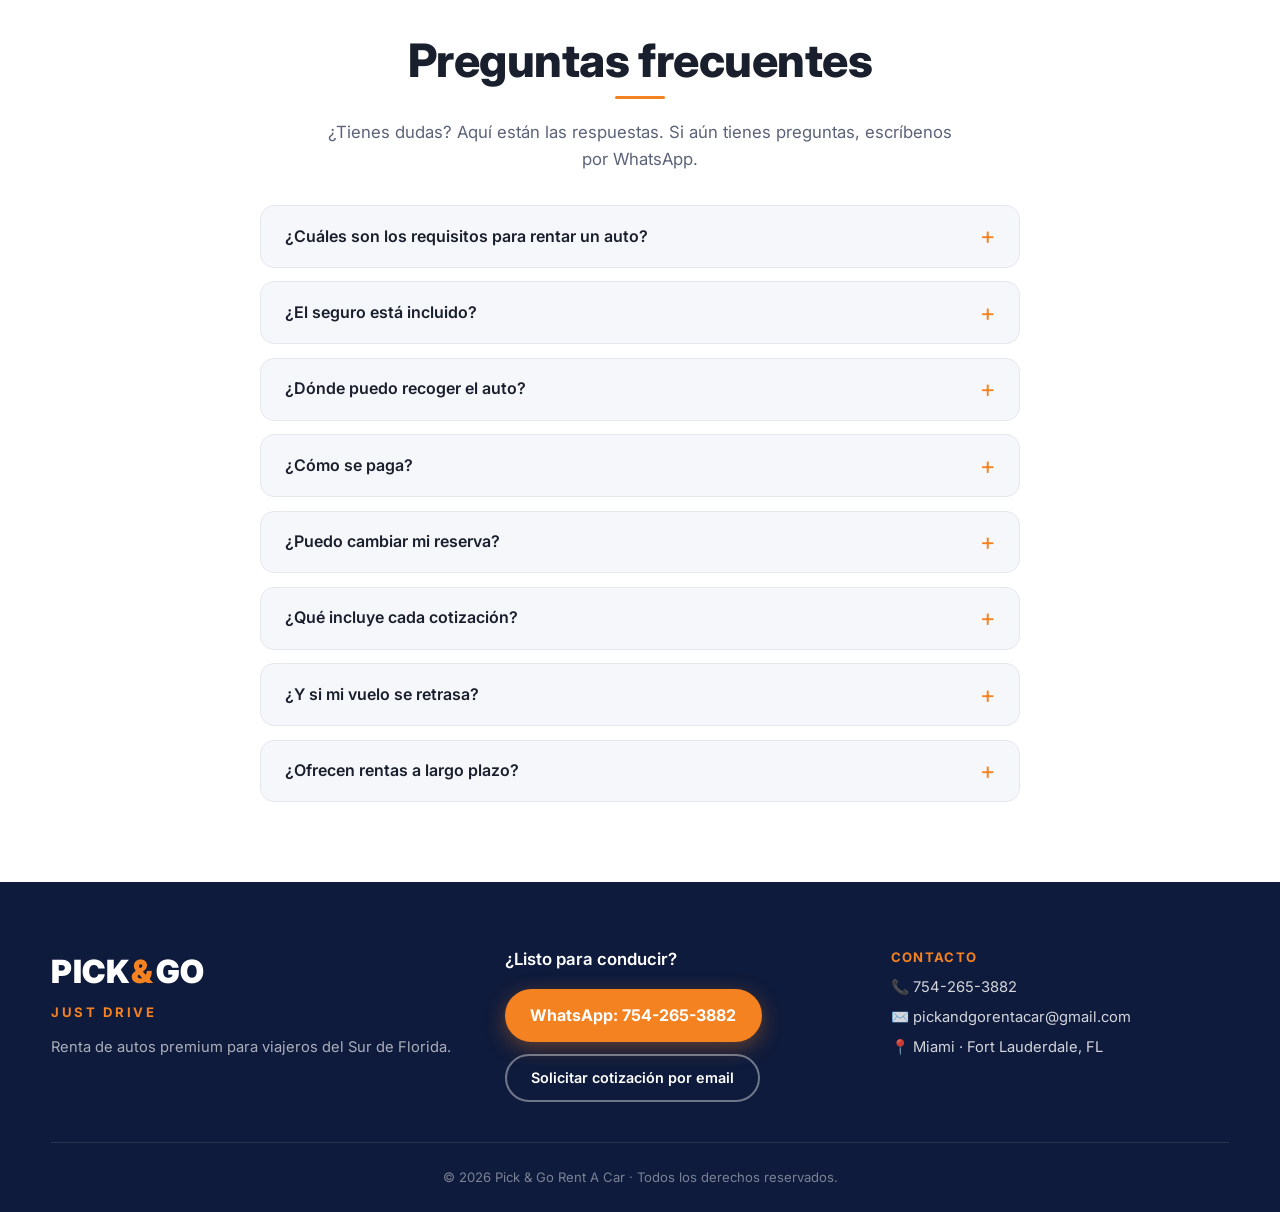
==== commit 0c30c633: "SEO: update review count to 21 (5.0) - Schema aggregateRating reviewCount 4 -> 21 on EN + ES - Googl" ====
--- a/es/index.html
+++ b/es/index.html
@@ -66,7 +66,7 @@
         "aggregateRating": {
           "@type": "AggregateRating",
           "ratingValue": "5.0",
-          "reviewCount": "4",
+          "reviewCount": "21",
           "bestRating": "5",
           "worstRating": "1"
         },
@@ -599,7 +599,7 @@
            target="_blank" rel="noopener" aria-label="Ver nuestras reseñas en Google">
           <span class="google-badge-g">Google</span>
           <span class="google-badge-stars">&#9733;&#9733;&#9733;&#9733;&#9733;</span>
-          <span>5.0 &middot; Ver nuestras reseñas</span>
+          <span>5.0 &middot; 21 reseñas en Google</span>
         </a>
       </div>
       <div class="reviews-grid">
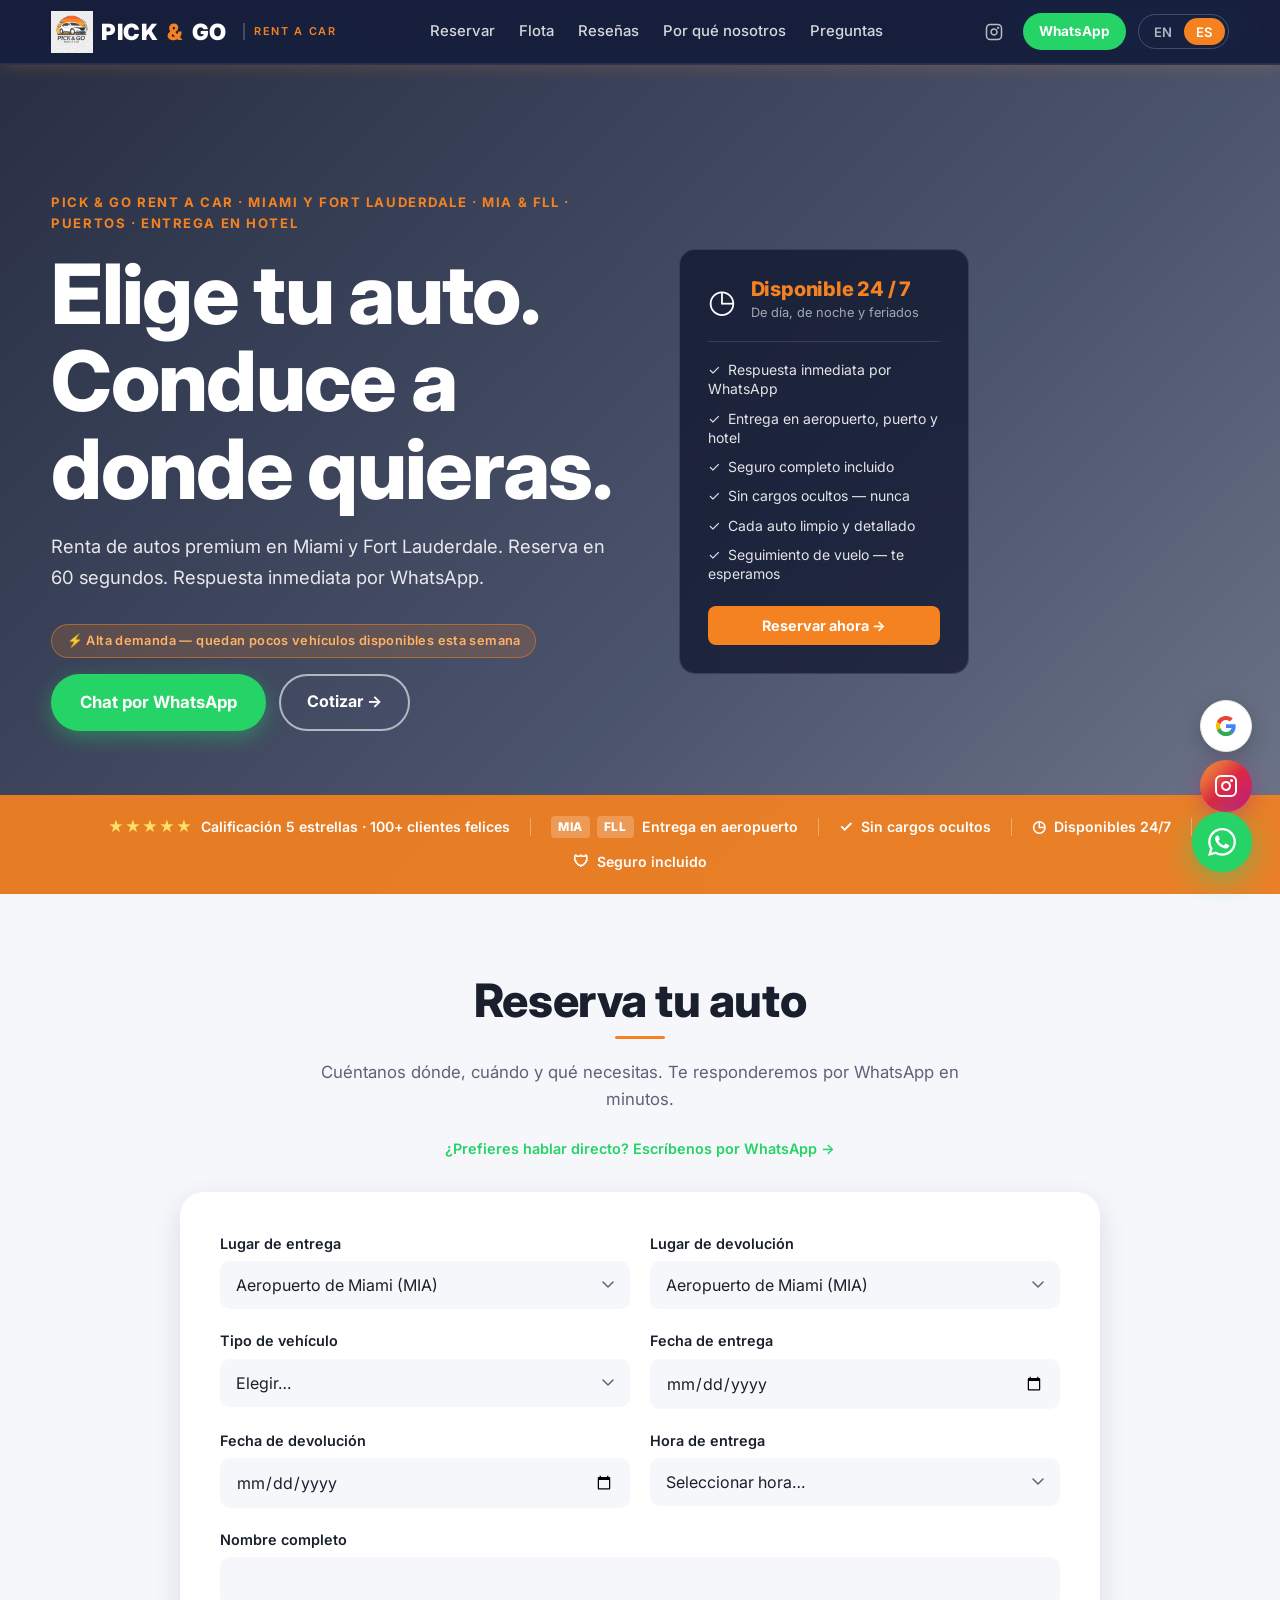
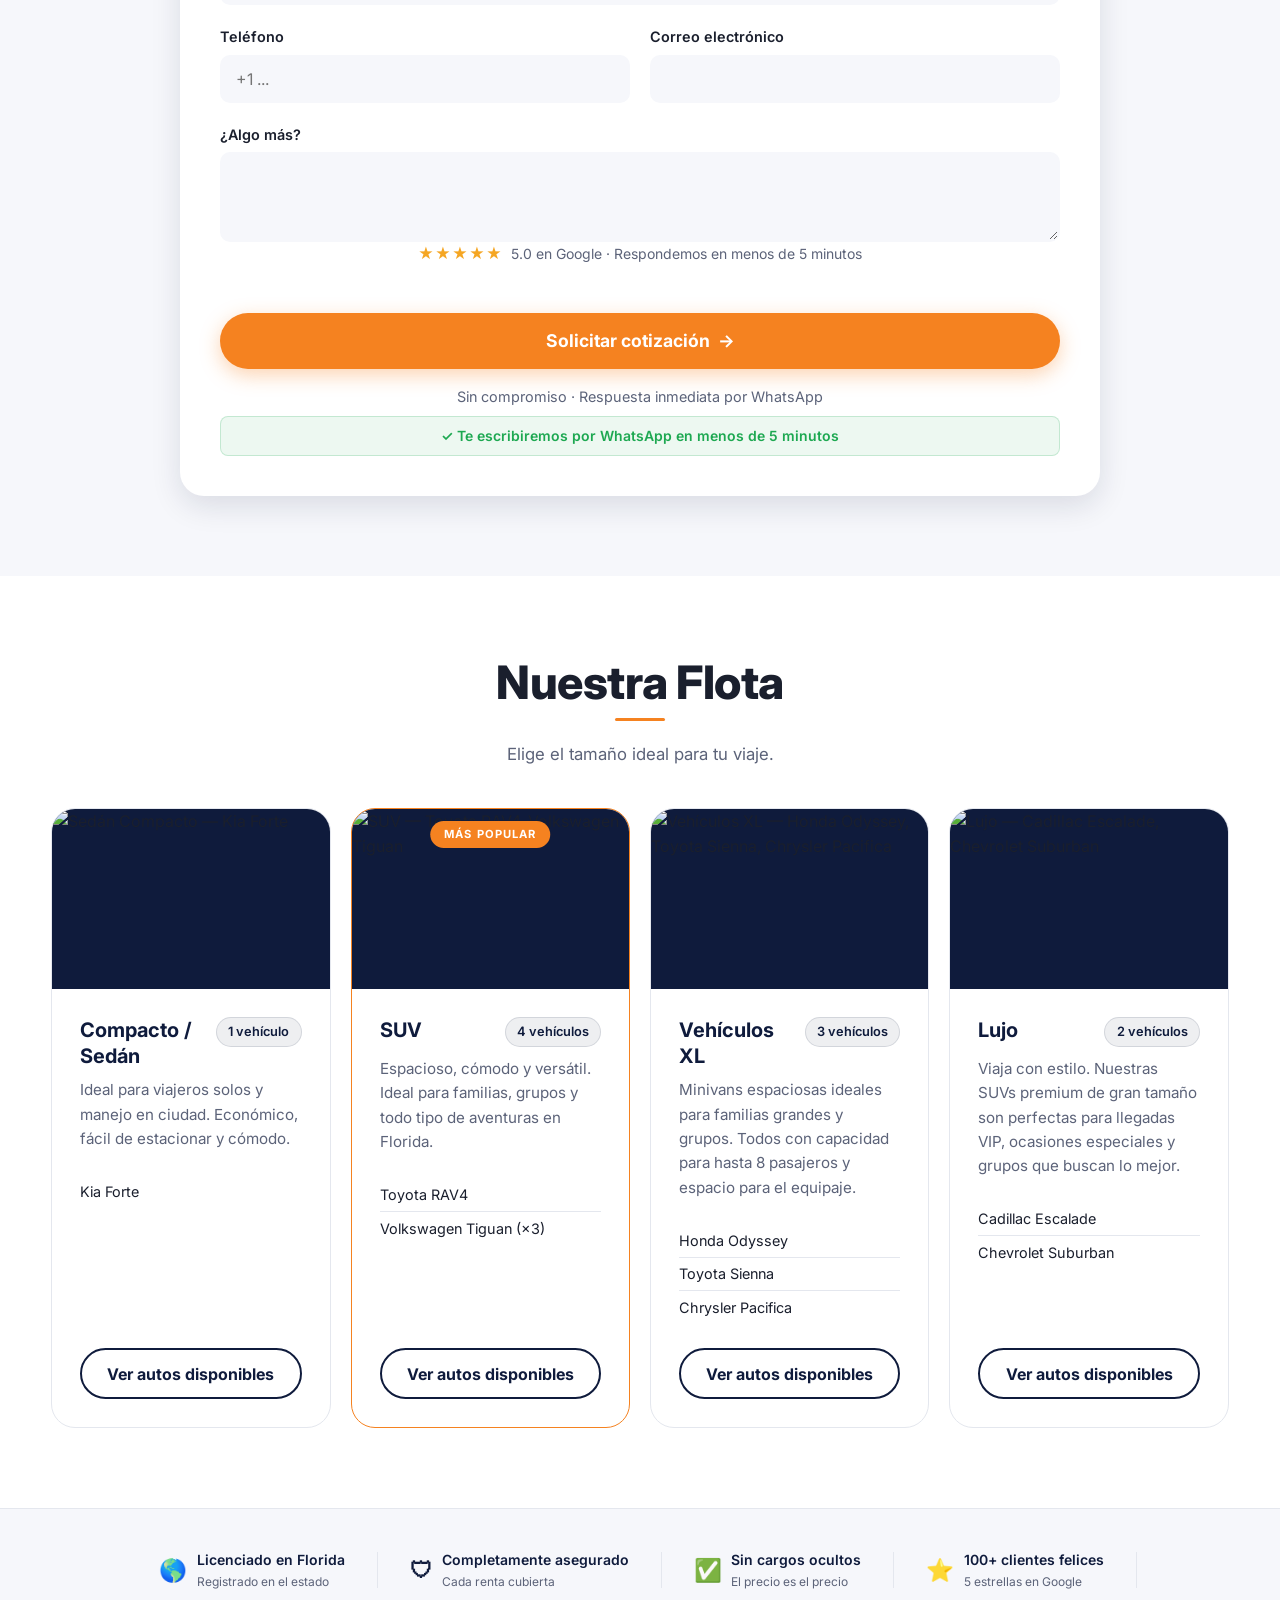
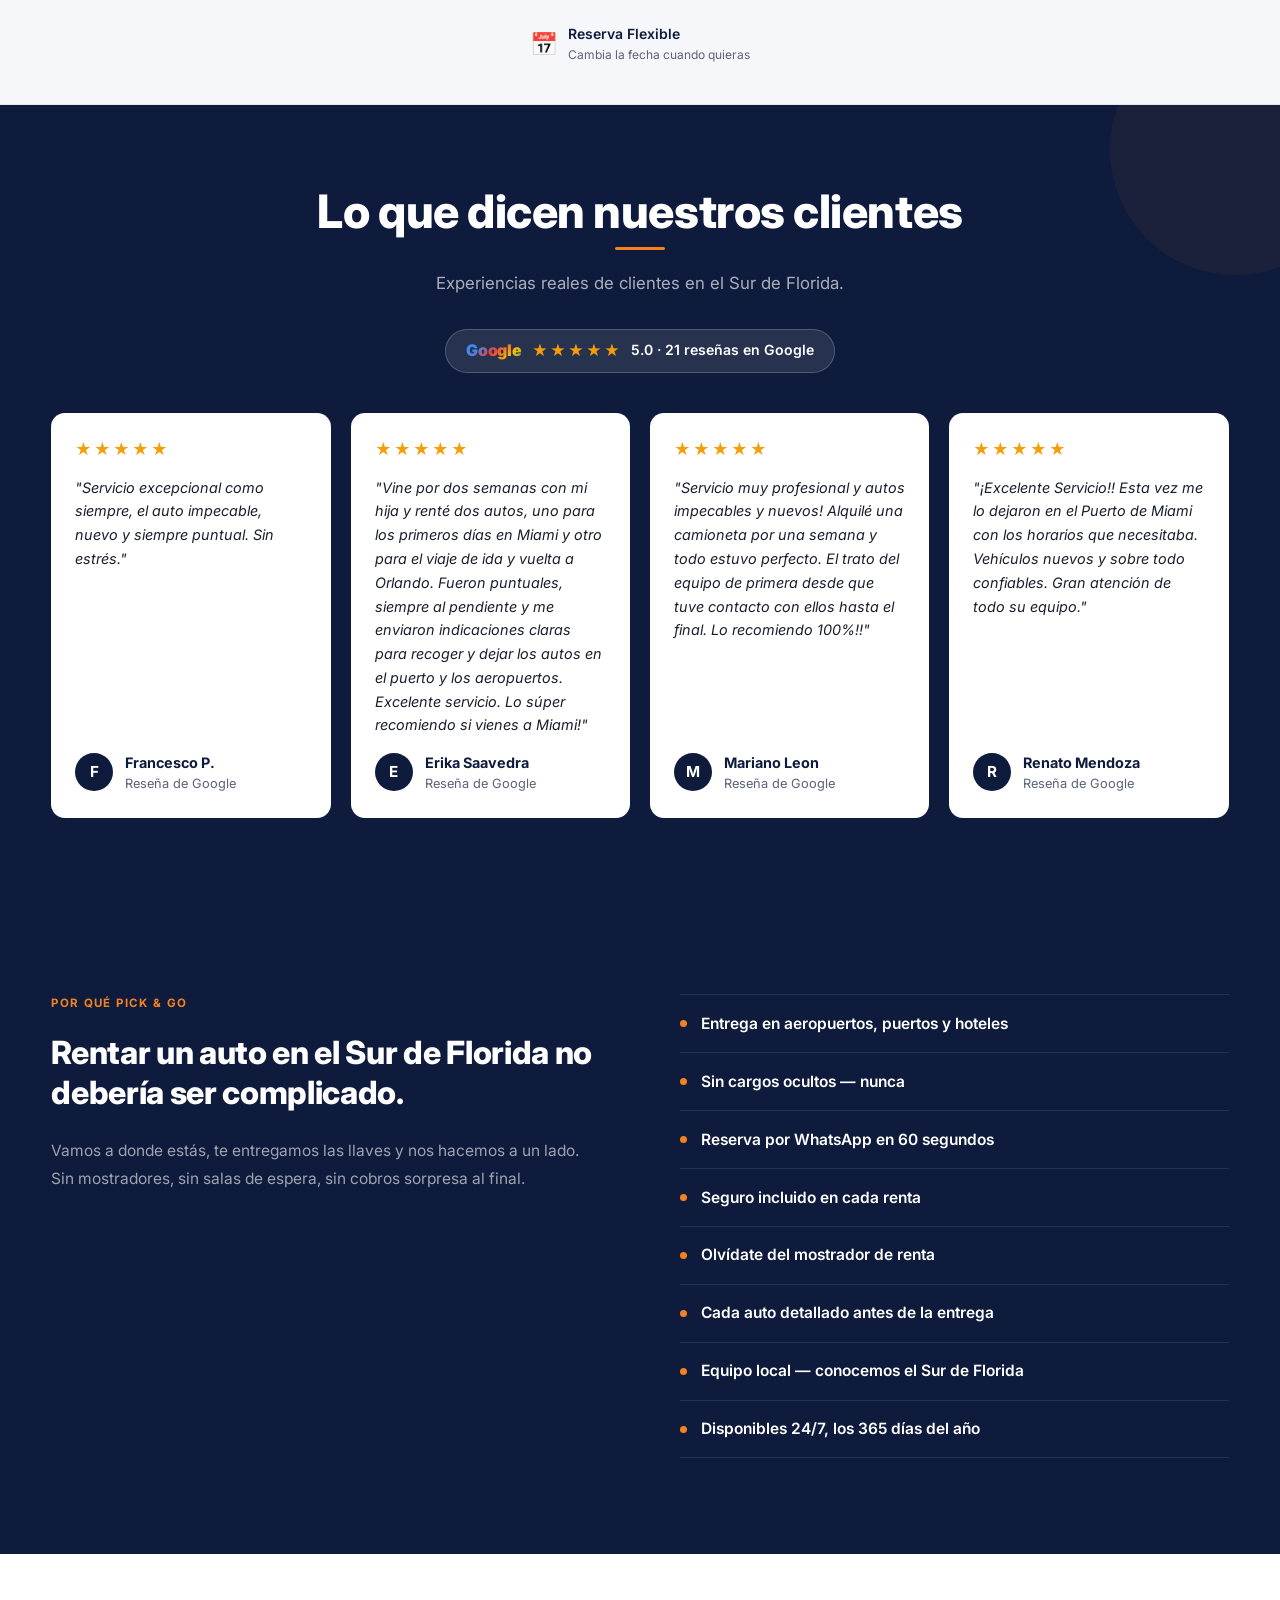
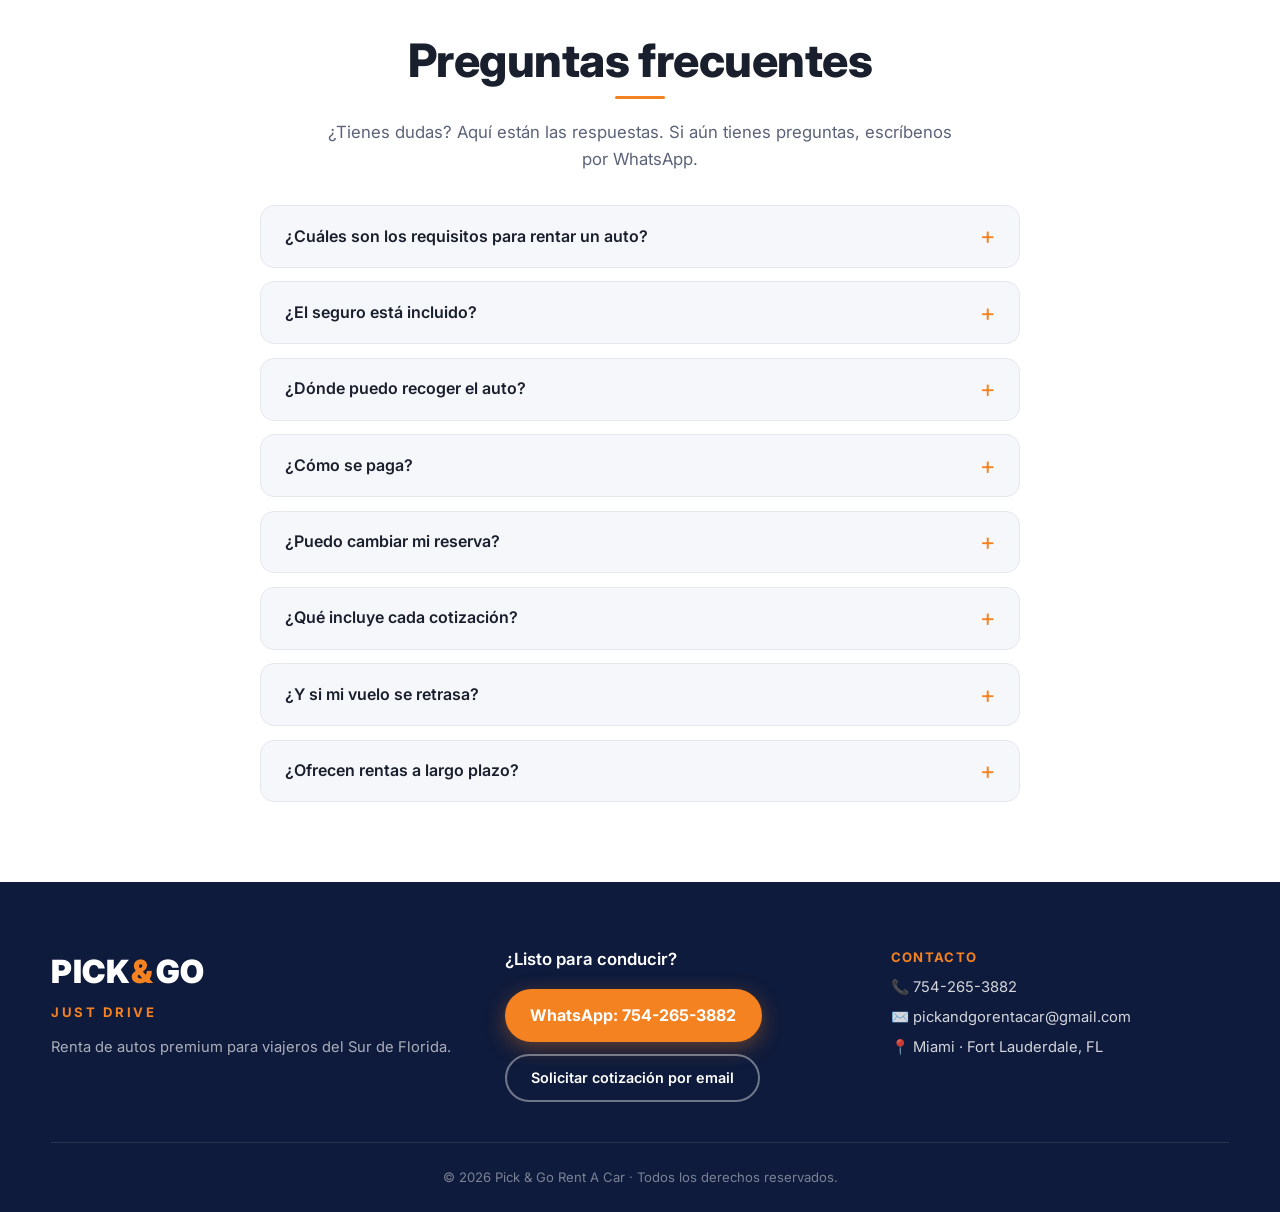
==== commit 9f0b337e: "CRO: hero Book Now button opens category picker (EN + ES) Co-Authored-By: Claude Sonnet 4.6 <noreply" ====
--- a/es/index.html
+++ b/es/index.html
@@ -278,10 +278,9 @@
           <li>&#10003;&nbsp; Cada auto limpio y detallado</li>
           <li>&#10003;&nbsp; Seguimiento de vuelo — te esperamos</li>
         </ul>
-        <a href="https://wa.me/17542653882?text=Hola%20Pick%20%26%20Go%20%E2%80%94%20quisiera%20rentar%20un%20auto."
-           class="hf-cta" target="_blank" rel="noopener">
+        <button type="button" class="hf-cta" id="heroBookNowBtn">
           Reservar ahora &rarr;
-        </a>
+        </button>
       </div>
     </div>
 
--- a/styles.css
+++ b/styles.css
@@ -415,13 +415,17 @@
 
 .hf-cta {
   display: block;
+  width: 100%;
   text-align: center;
   background: var(--orange);
   color: var(--white);
+  font-family: inherit;
   font-weight: 700;
   font-size: 0.9rem;
   padding: 0.7rem 1rem;
   border-radius: 8px;
+  border: none;
+  cursor: pointer;
   text-decoration: none;
   transition: background 0.2s ease;
   margin-top: 0.25rem;
@@ -1701,6 +1705,9 @@
   color: var(--orange-dark);
   padding: 0.5rem 1.35rem;
   border-radius: 999px;
+  border: none;
+  cursor: pointer;
+  font-family: inherit;
   font-weight: 700;
   font-size: 0.9rem;
   white-space: nowrap;
